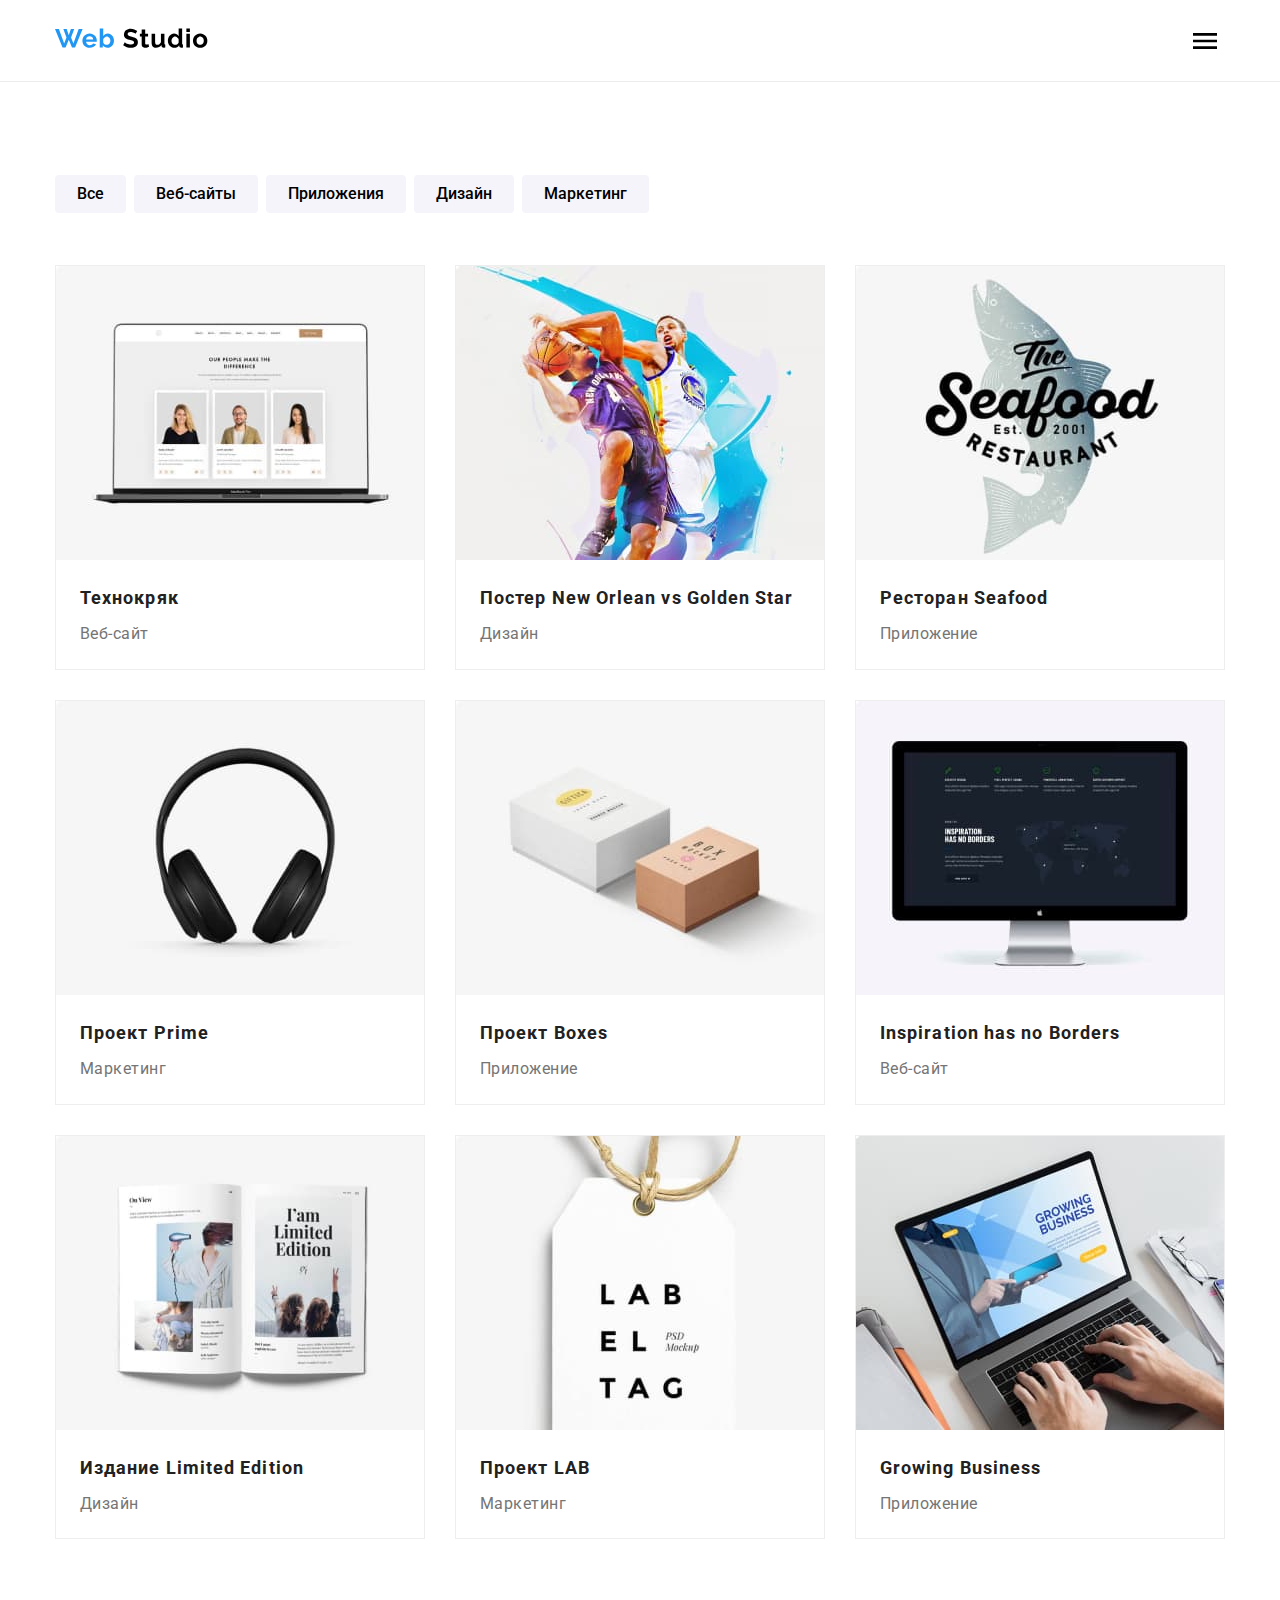
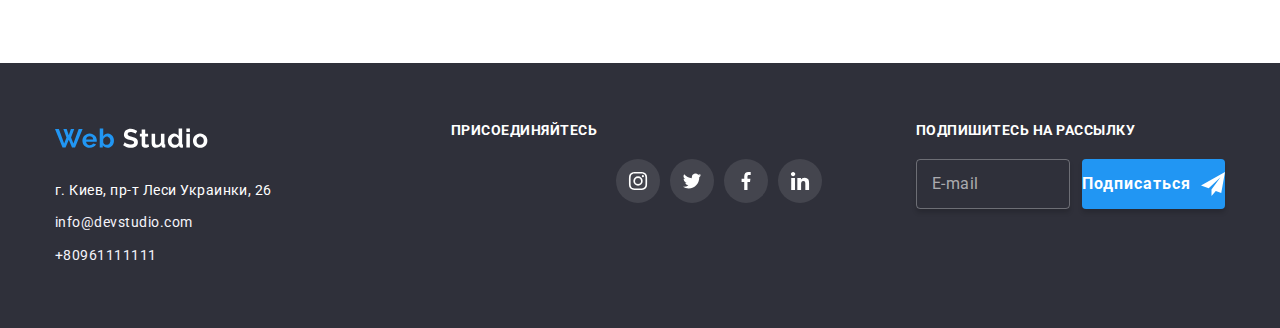
==== portfolio.html @ bef1715a "tablet" ====
<!DOCTYPE html>
<html lang="en">
  <head>
    <meta charset="UTF-8" />
    <meta name="viewport" content="width=device-width, initial-scale=1.0" />
    <title>Портфолио</title>
    <link
      href="https://fonts.googleapis.com/css2?family=Roboto:wght@400;500;700;900&display=swap"
      rel="stylesheet"
    />
    <link rel="stylesheet" href="./css/main.min.css" />
  </head>

  <body>
    <!-- Навигация сайта -->
    <header class="header-position">
      <div class="container">
        <nav class="header-container">
          <a href="#">
            <svg class="logo-header">
              <use href="./images/symbol-defs.svg#icon-logo"></use>
            </svg>
          </a>
          <button
            type="button"
            class="menu-button is-open"
            aria-expanded="false"
            aria-controls="menu-container"
            data-menu-button
          >
            <svg
              width="40"
              height="40"
              aria-label="Переключатель мобильного меню"
            >
              <use
                class="icon-clouse"
                href="./images/symbol-defs.svg#icon-menu_40px"
              ></use>
              <use
                class="icon-menu"
                href="./images/symbol-defs.svg#icon-close_40px"
              ></use>
            </svg>
          </button>
          <div class="menu-container" id="menu-container" data-menu>
            <ul class="header-list">
              <li class="list-item">
                <a href="index.html" class="header-nav-link">Студия </a>
              </li>
              <li class="list-item">
                <a href="portfolio.html" class="header-nav-link active-page"
                  >Портфолио
                </a>
              </li>
              <li class="list-item">
                <a href="#" class="header-nav-link">Контакты </a>
              </li>
            </ul>
            <address class="header-address">
              <a href="mailto:info@devstudio.com" class="header-nav-adress">
                <svg class="icon-header" width="16" height="12">
                  <use href="./images/symbol-defs.svg#icon-mail"></use>
                </svg>
                info@devstudio.com
              </a>
              <a href="tel:+80961111111" class="header-nav-adress"
                ><svg class="icon-header" width="12" height="16">
                  <use href="./images/symbol-defs.svg#icon-smartphone"></use>
                </svg>
                +80961111111
              </a>
            </address>
          </div>
        </nav>
      </div>
    </header>
    <main>
      <section class="portfolio-box">
        <div class="container">
          <h1 class="hide-item">Портфолио студии</h1>
          <!-- фильтр секции -->
          <ul class="filters-flex">
            <li>
              <button type="button" class="filters-button">
                Все
              </button>
            </li>
            <li>
              <button type="button" class="filters-button">
                Веб-сайты
              </button>
            </li>
            <li>
              <button type="button" class="filters-button">
                Приложения
              </button>
            </li>
            <li>
              <button type="button" class="filters-button">
                Дизайн
              </button>
            </li>
            <li>
              <button type="button" class="filters-button">
                Маркетинг
              </button>
            </li>
          </ul>
          <!-- Контент секции -->
          <ul class="portfolio">
            <li>
              <a href="#">
                <div class="card">
                  <img src="./images/project1.jpg" alt="project1" />
                  <p class="back-side-card">
                    Технокряк это современная площадка распространения
                    коронавируса. Компании используют эту платформу для
                    цифрового шпионажа и атак на защищённые сервера конкурентов.
                  </p>
                </div>
                <div>
                  <h3 class="main-content-headers">Технокряк</h3>
                  <p class="main-content-text">Веб-сайт</p>
                </div>
              </a>
            </li>
            <li>
              <a href="#">
                <div class="card">
                  <img src="./images/project2.jpg" alt="project2" />
                  <p class="back-side-card">
                    Технокряк это современная площадка распространения
                    коронавируса. Компании используют эту платформу для
                    цифрового шпионажа и атак на защищённые сервера конкурентов.
                  </p>
                </div>
                <div>
                  <h3 class="main-content-headers">
                    Постер New Orlean vs Golden Star
                  </h3>
                  <p class="main-content-text">Дизайн</p>
                </div>
              </a>
            </li>
            <li>
              <a href="#">
                <div class="card">
                  <img src="./images/project3.jpg" alt="project3" />
                  <p class="back-side-card">
                    Технокряк это современная площадка распространения
                    коронавируса. Компании используют эту платформу для
                    цифрового шпионажа и атак на защищённые сервера конкурентов.
                  </p>
                </div>
                <div>
                  <h3 class="main-content-headers">Ресторан Seafood</h3>
                  <p class="main-content-text">Приложение</p>
                </div>
              </a>
            </li>
            <li>
              <a href="#">
                <div class="card">
                  <img src="./images/project4.jpg" alt="project4" />
                  <p class="back-side-card">
                    Технокряк это современная площадка распространения
                    коронавируса. Компании используют эту платформу для
                    цифрового шпионажа и атак на защищённые сервера конкурентов.
                  </p>
                </div>
                <div>
                  <h3 class="main-content-headers">Проект Prime</h3>
                  <p class="main-content-text">Маркетинг</p>
                </div>
              </a>
            </li>
            <li>
              <a href="#">
                <div class="card">
                  <img src="./images/project5.jpg" alt="project5" />
                  <p class="back-side-card">
                    Технокряк это современная площадка распространения
                    коронавируса. Компании используют эту платформу для
                    цифрового шпионажа и атак на защищённые сервера конкурентов.
                  </p>
                </div>
                <div>
                  <h3 class="main-content-headers">Проект Boxes</h3>
                  <p class="main-content-text">Приложение</p>
                </div>
              </a>
            </li>
            <li>
              <a href="#">
                <div class="card">
                  <img src="./images/project6.jpg" alt="project6" />
                  <p class="back-side-card">
                    Технокряк это современная площадка распространения
                    коронавируса. Компании используют эту платформу для
                    цифрового шпионажа и атак на защищённые сервера конкурентов.
                  </p>
                </div>
                <div>
                  <h3 class="main-content-headers">
                    Inspiration has no Borders
                  </h3>
                  <p class="main-content-text">Веб-сайт</p>
                </div>
              </a>
            </li>
            <li>
              <a href="#">
                <div class="card">
                  <img src="./images/project7.jpg" alt="project7" />
                  <p class="back-side-card">
                    Технокряк это современная площадка распространения
                    коронавируса. Компании используют эту платформу для
                    цифрового шпионажа и атак на защищённые сервера конкурентов.
                  </p>
                </div>
                <div>
                  <h3 class="main-content-headers">Издание Limited Edition</h3>
                  <p class="main-content-text">Дизайн</p>
                </div>
              </a>
            </li>
            <li>
              <a href="#">
                <div class="card">
                  <img src="./images/project8.jpg" alt="project8" />
                  <p class="back-side-card">
                    Технокряк это современная площадка распространения
                    коронавируса. Компании используют эту платформу для
                    цифрового шпионажа и атак на защищённые сервера конкурентов.
                  </p>
                </div>
                <div>
                  <h3 class="main-content-headers">Проект LAB</h3>
                  <p class="main-content-text">Маркетинг</p>
                </div>
              </a>
            </li>
            <li>
              <a href="#">
                <div class="card">
                  <img src="./images/project9.jpg" alt="project9" />
                  <p class="back-side-card">
                    Технокряк это современная площадка распространения
                    коронавируса. Компании используют эту платформу для
                    цифрового шпионажа и атак на защищённые сервера конкурентов.
                  </p>
                </div>
                <div>
                  <h3 class="main-content-headers">Growing Business</h3>
                  <p class="main-content-text">Приложение</p>
                </div>
              </a>
            </li>
          </ul>
        </div>
      </section>
    </main>
    <footer class="footer-section">
      <!-- Контакты, адреса -->
      <section>
        <div class="container footer-box">
          <div class="footer-contacts">
            <h2 class="hide-item">Контакты, адреса, рассылка</h2>
            <a href="#">
              <svg class="logo-footer" width="153" height="31">
                <use href="./images/symbol-defs.svg#icon-logo"></use>
              </svg>
            </a>
            <address>
              <ul class="footer-adress-list">
                <li class="item">
                  <a
                    href="https://www.google.com/maps/place/бул.+Леси+Украинки,+26,+Киев,+02000/data=!4m2!3m1!1s0x40d4cf0e033ecbe9:0x57a4dffefec77da0?sa=X&ved=2ahUKEwjTxvzg49PpAhVElosKHf4JD2gQ8gEwAHoECAsQAQ"
                    target="_blank"
                    rel="noopener nofollow noreferrer"
                    class="footer-adress-map"
                    >г. Киев, пр-т Леси Украинки, 26
                  </a>
                </li>
                <li class="item">
                  <a
                    href="mailto:info@devstudio.com"
                    class="footer-adress-link"
                  >
                    info@devstudio.com
                  </a>
                </li>
                <li class="item">
                  <a href="tel:+80961111111" class="footer-adress-link item">
                    +80961111111</a
                  >
                </li>
              </ul>
            </address>
          </div>
          <!-- Социальные сети -->
          <div class="footer-social-link-container">
            <p class="footer-titles">присоединяйтесь</p>
            <div class="social-link-box footer">
              <a
                href="https://www.instagram.com"
                target="_blank"
                rel="noopener nofollow noreferrer"
              >
                <svg class="social-link footer">
                  <use href="./images/symbol-defs.svg#icon-instagram1"></use>
                </svg>
              </a>
              <a
                href="https://twitter.com"
                target="_blank"
                rel="noopener nofollow noreferrer"
              >
                <svg class="social-link footer">
                  <use href="./images/symbol-defs.svg#icon-twitter"></use>
                </svg>
              </a>
              <a
                href="https://www.facebook.com"
                target="_blank"
                rel="noopener nofollow noreferrer"
              >
                <svg class="social-link footer">
                  <use href="./images/symbol-defs.svg#icon-facebook"></use>
                </svg>
              </a>
              <a
                href="https://www.linkedin.com"
                target="_blank"
                rel="noopener nofollow noreferrer"
              >
                <svg class="social-link footer">
                  <use href="./images/symbol-defs.svg#icon-linkedin"></use>
                </svg>
              </a>
            </div>
          </div>
          <!-- рассылка -->
          <div class="mailing">
            <p class="footer-titles">Подпишитесь на рассылку</p>
            <form class="footer-subscription">
              <div class="footer-subscription-box">
                <input
                  type="email"
                  name="subscription"
                  id="subscription"
                  class="footer-subscription-field"
                  placeholder=" "
                />
                <label for="subscription" class="footer-subscription-label">
                  E-mail
                </label>
              </div>
              <button type="submit" class="footer-subscription-button">
                Подписаться
                <svg class="footer-subscription-icon">
                  <use href="./images/symbol-defs.svg#icon-mail-send"></use>
                </svg>
              </button>
            </form>
          </div>
        </div>
      </section>
    </footer>
    <script src="./js/menu.js"></script>
  </body>
</html>
---- css/main.min.css ----
/*! normalize.css v8.0.1 | MIT License | github.com/necolas/normalize.css */html{line-height:1.15;-webkit-text-size-adjust:100%}body{margin:0}main{display:block}h1{font-size:2em;margin:0.67em 0}hr{-webkit-box-sizing:content-box;box-sizing:content-box;height:0;overflow:visible}pre{font-family:monospace, monospace;font-size:1em}a{background-color:transparent}abbr[title]{border-bottom:none;text-decoration:underline;-webkit-text-decoration:underline dotted;text-decoration:underline dotted}b,strong{font-weight:bolder}code,kbd,samp{font-family:monospace, monospace;font-size:1em}small{font-size:80%}sub,sup{font-size:75%;line-height:0;position:relative;vertical-align:baseline}sub{bottom:-0.25em}sup{top:-0.5em}img{border-style:none}button,input,optgroup,select,textarea{font-family:inherit;font-size:100%;line-height:1.15;margin:0}button,input{overflow:visible}button,select{text-transform:none}button,[type="button"],[type="reset"],[type="submit"]{-webkit-appearance:button}button::-moz-focus-inner,[type="button"]::-moz-focus-inner,[type="reset"]::-moz-focus-inner,[type="submit"]::-moz-focus-inner{border-style:none;padding:0}button:-moz-focusring,[type="button"]:-moz-focusring,[type="reset"]:-moz-focusring,[type="submit"]:-moz-focusring{outline:1px dotted ButtonText}fieldset{padding:0.35em 0.75em 0.625em}legend{-webkit-box-sizing:border-box;box-sizing:border-box;color:inherit;display:table;max-width:100%;padding:0;white-space:normal}progress{vertical-align:baseline}textarea{overflow:auto}[type="checkbox"],[type="radio"]{-webkit-box-sizing:border-box;box-sizing:border-box;padding:0}[type="number"]::-webkit-inner-spin-button,[type="number"]::-webkit-outer-spin-button{height:auto}[type="search"]{-webkit-appearance:textfield;outline-offset:-2px}[type="search"]::-webkit-search-decoration{-webkit-appearance:none}::-webkit-file-upload-button{-webkit-appearance:button;font:inherit}details{display:block}summary{display:list-item}template{display:none}[hidden]{display:none}html{-webkit-box-sizing:border-box;box-sizing:border-box}*,*::before,*::after{margin:0;padding:0;-webkit-box-sizing:inherit;box-sizing:inherit}a{text-decoration:none}li{list-style-type:none}body{color:#212121;font-family:Roboto, sans-serif;letter-spacing:0.03em}ul{margin:0;padding:0}.container{margin-left:auto;margin-right:auto;padding-left:15px;padding-right:15px}@media screen and (max-width: 767px){.container{max-width:480px}}@media screen and (min-width: 768px){.container{max-width:768px}}@media screen and (min-width: 1200px){.container{max-width:1200px}}.hide-item{display:none}.section-title{margin-top:0px;margin-bottom:30px;font-weight:700;font-size:36px;line-height:1.16;text-align:center;color:#212121}@media screen and (min-width: 1200px){.section-title{margin-bottom:50px}}.social-link-box{display:-webkit-box;display:-ms-flexbox;display:flex;-webkit-box-pack:center;-ms-flex-pack:center;justify-content:center;-webkit-box-align:center;-ms-flex-align:center;align-items:center}.social-link-box.footer{margin-top:20px}.social-link-box.footer a{background-color:rgba(255,255,255,0.1);border-radius:50px}.social-link-box a{display:-webkit-box;display:-ms-flexbox;display:flex;-webkit-box-pack:center;-ms-flex-pack:center;justify-content:center;-webkit-box-align:center;-ms-flex-align:center;align-items:center;padding:0;border:none;width:44px;height:44px;border-radius:50px;-webkit-transition:background-color 250ms cubic-bezier(0.4, 0, 0.2, 1);transition:background-color 250ms cubic-bezier(0.4, 0, 0.2, 1)}.social-link-box a:hover{background-color:#2196f3;border-radius:50px}.social-link-box a+a{margin-left:10px}.social-link{width:40px;height:40px;-webkit-transition:fill 250ms cubic-bezier(0.4, 0, 0.2, 1);transition:fill 250ms cubic-bezier(0.4, 0, 0.2, 1);fill:#afb1b8}.social-link-box a:hover .social-link{fill:#ffffff}.social-link.footer{fill:#ffffff}.header-position{position:relative;border-bottom:1px solid #ececec}.header-container{display:-webkit-box;display:-ms-flexbox;display:flex;-webkit-box-align:center;-ms-flex-align:center;align-items:center}@media screen and (max-width: 767px){.header-container{height:60px}}@media screen and (min-width: 768px){.header-container{height:81px}}@media screen and (max-width: 1999px){.logo-header{width:141px;height:28px}}@media screen and (min-width: 1200px){.logo-header{width:153px;height:21px}}.menu-button{display:-webkit-inline-box;display:-ms-inline-flexbox;display:inline-flex;border:none;margin-left:auto;padding:0;background-color:transparent}.menu-container{display:none;position:absolute;top:101%;left:0;width:100%;padding-top:60px;padding-bottom:60px;background-color:#ffffff;z-index:10;-webkit-box-shadow:0px 1px 3px rgba(0,0,0,0.16),0px 2px 4px rgba(0,0,0,0.08),0px 4px 8px rgba(0,0,0,0.04);box-shadow:0px 1px 3px rgba(0,0,0,0.16),0px 2px 4px rgba(0,0,0,0.08),0px 4px 8px rgba(0,0,0,0.04)}.menu-container.is-open{display:block}.menu-button .icon-clouse{display:none}.menu-button.is-open .icon-clouse{display:-webkit-inline-box;display:-ms-inline-flexbox;display:inline-flex}.menu-button.is-open .icon-menu{display:none}.header-list{padding:0;display:-webkit-box;display:-ms-flexbox;display:flex;-webkit-box-orient:vertical;-webkit-box-direction:normal;-ms-flex-direction:column;flex-direction:column;-webkit-box-pack:center;-ms-flex-pack:center;justify-content:center;-webkit-box-align:center;-ms-flex-align:center;align-items:center}@media screen and (max-width: 767px){.header-list li:not(:last-child){margin-bottom:32px}}@media screen and (min-width: 768px){.header-list li:not(:last-child){margin-left:50px}}@media screen and (max-width: 767px){.header-list li:last-child{margin-bottom:52px}}.header-nav-link{padding-bottom:8px;font-weight:500;font-size:14px;line-height:1.14;letter-spacing:0.02em;color:#212121;-webkit-transition:color 250ms cubic-bezier(0.4, 0, 0.2, 1);transition:color 250ms cubic-bezier(0.4, 0, 0.2, 1)}.header-nav-link:hover,.header-nav-link:focus{color:#2196f3}.active-page{position:relative}.active-page::after{content:"";position:absolute;bottom:0;display:block;width:100%;height:4px;background:#2196f3;border-radius:2px}.header-address{margin-left:auto;display:-webkit-box;display:-ms-flexbox;display:flex;-webkit-box-pack:center;-ms-flex-pack:center;justify-content:center}@media screen and (max-width: 767px){.header-address{-webkit-box-orient:vertical;-webkit-box-direction:normal;-ms-flex-direction:column;flex-direction:column;-webkit-box-align:center;-ms-flex-align:center;align-items:center}}@media screen and (max-width: 767px){.header-address a:not(:first-child){margin-top:16px}}.icon-header{padding:0;display:block;margin-right:10px;fill:#757575}.header-nav-adress{display:-webkit-box;display:-ms-flexbox;display:flex;-webkit-box-pack:center;-ms-flex-pack:center;justify-content:center;-webkit-box-align:center;-ms-flex-align:center;align-items:center;font-style:normal;font-weight:500;font-size:14px;line-height:1.14;letter-spacing:0.02em;color:#757575;-webkit-transition:color 250ms cubic-bezier(0.4, 0, 0.2, 1),fill 250ms cubic-bezier(0.4, 0, 0.2, 1);transition:color 250ms cubic-bezier(0.4, 0, 0.2, 1),fill 250ms cubic-bezier(0.4, 0, 0.2, 1)}.header-nav-adress:hover,.header-nav-adress:focus{color:#2196f3;fill:#2196f3}.footer-section{background-color:#2f303a}.footer-box{padding-top:60px;padding-bottom:60px}@media screen and (max-width: 1199px){.footer-box{text-align:center}}@media screen and (min-width: 768px){.footer-box{display:-webkit-box;display:-ms-flexbox;display:flex}}@media screen and (min-width: 768px){.footer-box div:nth-child(2){margin-left:165px}}@media screen and (min-width: 768px){.footer-box div+div{margin-left:94px}}.footer-titles{font-style:normal;font-weight:700;font-size:14px;line-height:1.14;text-transform:uppercase;color:#fff}@media screen and (max-width: 767px){.footer-titles{margin-top:60px}}.logo-footer{--color4: #ffffff}.footer-adress-list{margin-top:20px}@media screen and (max-width: 1199px){.footer-adress-list{text-align:center}}@media screen and (min-width: 1200px){.footer-contacts .item{width:231px}}.footer-contacts .item:not(:first-child){margin-top:9px}.footer-adress-link{margin-top:9px;font-style:normal;font-size:14px;line-height:1.7;color:#f5f4fa}.footer-adress-map{font-style:normal;font-size:14px;line-height:1.7;color:#fff}.mailing{max-width:450px}@media screen and (min-width: 1200px){.mailing{max-width:570px}}.footer-subscription{display:block;margin-top:20px}@media screen and (min-width: 1200px){.footer-subscription{display:-webkit-box;display:-ms-flexbox;display:flex}}.footer-subscription-box{position:relative;margin-right:12px;max-width:450px}@media screen and (max-width: 1199px){.footer-subscription-box{margin-bottom:20px}}@media screen and (min-width: 1200px){.footer-subscription-box{max-width:358px}}.footer-subscription-label{position:absolute;top:50%;left:16px;-webkit-transform:translateY(-50%);transform:translateY(-50%);font-size:16px;line-height:1.25;letter-spacing:0.03em;color:rgba(255,255,255,0.6);-webkit-transition:-webkit-transform 250ms cubic-bezier(0.4, 0, 0.2, 1);transition:-webkit-transform 250ms cubic-bezier(0.4, 0, 0.2, 1);transition:transform 250ms cubic-bezier(0.4, 0, 0.2, 1);transition:transform 250ms cubic-bezier(0.4, 0, 0.2, 1), -webkit-transform 250ms cubic-bezier(0.4, 0, 0.2, 1)}.footer-subscription-field:focus+.footer-subscription-label,.footer-subscription-field:not(:placeholder-shown)+.footer-subscription-label{-webkit-transform:translateY(-40px);transform:translateY(-40px);left:16px;font-size:12px;line-height:1.16;letter-spacing:0.01em}.footer-subscription-field{width:100%;height:50px;padding:15px 16px;border:1px solid rgba(255,255,255,0.3);-webkit-box-shadow:0px 4px 4px rgba(0,0,0,0.15);box-shadow:0px 4px 4px rgba(0,0,0,0.15);border-radius:4px;font-size:16px;line-height:1.25;letter-spacing:0.03em;background-color:transparent;color:rgba(255,255,255,0.6)}.footer-subscription-button{display:-webkit-inline-box;display:-ms-inline-flexbox;display:inline-flex;-webkit-box-align:center;-ms-flex-align:center;align-items:center;-webkit-box-pack:center;-ms-flex-pack:center;justify-content:center;width:200px;height:50px;font-size:16px;font-weight:700;line-height:1.87;letter-spacing:0.06em;color:#fff;background:#2196f3;-webkit-box-shadow:0px 4px 4px rgba(0,0,0,0.15);box-shadow:0px 4px 4px rgba(0,0,0,0.15);border:transparent;border-radius:4px}.footer-subscription-icon{width:24px;height:24px;margin-left:10px}.services-hero{margin-left:auto;margin-right:auto;max-width:1600px;height:600px;padding-top:200px;text-align:center;background-image:-webkit-gradient(linear, left top, right top, from(rgba(47,48,58,0.8)), to(rgba(47,48,58,0.8))),url(../images/header.jpg);background-image:linear-gradient(to right, rgba(47,48,58,0.8), rgba(47,48,58,0.8)),url(../images/header.jpg);background-repeat:no-repeat;background-position:center;background-size:cover}.services-text-hero{margin-top:0px;margin-bottom:30px;font-weight:900;font-size:26px;line-height:1.61538;text-align:center;letter-spacing:0.06em;text-transform:uppercase;color:#fff}.services-button{display:inline-block;min-width:200px;padding:10px 32px;font-weight:700;font-size:16px;line-height:1.87;text-align:center;letter-spacing:0.06em;color:#fff;background-color:#2196f3;-webkit-box-shadow:0px 4px 4px rgba(0,0,0,0.15);box-shadow:0px 4px 4px rgba(0,0,0,0.15);border-radius:4px;-webkit-transition:background-color 250ms cubic-bezier(0.4, 0, 0.2, 1);transition:background-color 250ms cubic-bezier(0.4, 0, 0.2, 1)}.services-button:hover{background-color:#188ce8}@media screen and (max-width: 1119px){.feature{padding-top:60px}}@media screen and (min-width: 1200px){.feature{padding-top:95px}}@media screen and (min-width: 768px){.feature{display:-webkit-box;display:-ms-flexbox;display:flex}}.feature li{width:100%}.feature li::before{content:"";display:block;height:120px;margin-bottom:30px;background-repeat:no-repeat;background-size:70px 70px;background-position:center;background-color:#f5f4fa}@media screen and (max-width: 767px){.feature li::before{margin-bottom:55px}}@media screen and (min-width: 768px){.feature li+li{margin-left:30px}}.antena-img::before{background-image:url(../images/antena.svg)}.clock-img::before{background-image:url(..//images/clock.svg)}.diagram-img::before{background-image:url(..//images/diagram.svg)}.container-img::before{background-image:url(..//images/astronaunt.svg)}.feature-title{margin-bottom:10px;font-weight:700;font-size:14px;line-height:1.14;text-transform:uppercase}@media screen and (max-width: 767px){.feature-title{text-align:center}}.feature-text{font-weight:400;font-size:14px;line-height:1.7;color:#757575}@media screen and (max-width: 1199px){.feature-text{padding-bottom:30px}}.what-are-we-doing{display:none}@media screen and (min-width: 1200px){.what-are-we-doing{display:block;padding-top:95px;padding-bottom:95px}}.what-are-we-doing-list li{position:relative;max-width:370px;max-height:294px}.what-are-we-doing li+li{margin-left:30px}.what-are-we-doing-text{position:absolute;bottom:0;width:370px;height:70px;padding-top:27px;color:#fff;background:rgba(47,48,58,0.8);text-align:center;font-weight:700;font-size:14px;line-height:1.14;text-transform:uppercase}.what-are-we-doing ul{display:-webkit-box;display:-ms-flexbox;display:flex}.our-team{background-color:#f5f4fa;padding-top:94px;padding-bottom:94px}@media screen and (min-width: 1200px){.our-team{padding-top:60px;padding-bottom:60px}}.our-team ul{display:block}@media screen and (min-width: 768px){.our-team ul{display:-webkit-box;display:-ms-flexbox;display:flex}}.our-team .box{background-color:#fff;-webkit-box-shadow:0px 2px 1px rgba(0,0,0,0.2),0px 1px 1px rgba(0,0,0,0.14),0px 1px 3px rgba(0,0,0,0.12);box-shadow:0px 2px 1px rgba(0,0,0,0.2),0px 1px 1px rgba(0,0,0,0.14),0px 1px 3px rgba(0,0,0,0.12);border-radius:0px 0px 4px 4px;padding-bottom:24px}.our-team li{margin-left:auto;margin-right:auto}@media screen and (max-width: 767px){.our-team li{max-width:450px;margin-bottom:30px}}@media screen and (min-width: 768px){.our-team li{max-width:354px}}@media screen and (min-width: 1200px){.our-team li{max-width:270px}.our-team li+li{margin-left:30px}}.our-team-title{margin-top:30px;margin-bottom:10px;font-weight:500;font-size:16px;line-height:1.18;text-align:center;color:#212121}.our-team-text{margin-bottom:15px;font-weight:400;font-size:16px;line-height:1.18;text-align:center;color:#757575}.our-clients{padding-top:60px;padding-bottom:60px}@media screen and (min-width: 1200px){.our-clients{padding-top:94px;padding-bottom:94px}}.our-clients ul{display:-webkit-box;display:-ms-flexbox;display:flex;-webkit-box-pack:center;-ms-flex-pack:center;justify-content:center;-webkit-box-align:center;-ms-flex-align:center;align-items:center;margin:-30px}.our-clients li{margin:15px}.our-clients-list{display:-webkit-box;display:-ms-flexbox;display:flex;-ms-flex-wrap:wrap;flex-wrap:wrap}.our-clients-list a{display:-webkit-box;display:-ms-flexbox;display:flex;-webkit-box-pack:center;-ms-flex-pack:center;justify-content:center;-webkit-box-align:center;-ms-flex-align:center;align-items:center;border:1px solid #afb1b8;border-radius:4px;-webkit-transition:border 250ms cubic-bezier(0.4, 0, 0.2, 1);transition:border 250ms cubic-bezier(0.4, 0, 0.2, 1)}.our-clients-list a:hover{border:1px solid #2196f3}.our-clients-list a:hover .our-clients-label{fill:#2196f3}.our-clients-label{width:210px;height:90px;fill:#afb1b8;-webkit-transition:fill 250ms cubic-bezier(0.4, 0, 0.2, 1);transition:fill 250ms cubic-bezier(0.4, 0, 0.2, 1)}.backdrop{position:fixed;left:0;top:0;width:100%;height:100%;background-color:rgba(0,0,0,0.2);-webkit-transition:opacity 350ms cubic-bezier(0.4, 0, 0.2, 1);transition:opacity 350ms cubic-bezier(0.4, 0, 0.2, 1)}.backdrop.is-hidden{opacity:0;visibility:hidden;pointer-events:none}.modal{position:absolute;top:50%;left:50%;-webkit-transform:translate(-50%, -50%);transform:translate(-50%, -50%);max-width:calc(100% - 30px);max-height:calc(100% - 30px);overflow:auto;padding:10px 40px 40px 40px;background:#fff;-webkit-box-shadow:0px 2px 1px rgba(0,0,0,0.2),0px 1px 1px rgba(0,0,0,0.14),0px 1px 3px rgba(0,0,0,0.12);box-shadow:0px 2px 1px rgba(0,0,0,0.2),0px 1px 1px rgba(0,0,0,0.14),0px 1px 3px rgba(0,0,0,0.12);border-radius:4px}@media screen and (max-width: 1199px){.modal{padding:8px 45px 40px 36px}}.button-clouse{display:block;width:30px;height:30px;margin-right:-30px;margin-left:auto;background:#fff;border:1px solid rgba(0,0,0,0.1);border-radius:50%}.icon-clouse{width:11px;height:11px;fill:#000000}.text-modal{display:block;margin-bottom:30px;font-weight:700;font-size:20px;line-height:1.15;text-align:center;letter-spacing:0.03em}.modal-box{position:relative}.icon-name{position:absolute;fill:black;top:50%;left:16px;-webkit-transform:translateY(-50%);transform:translateY(-50%);width:12px;height:12px;z-index:1}.modal-form-input:focus ~ .icon-name,.modal-form-input:not(:placeholder-shown) ~ .icon-name{fill:#2196f3}.modal-form{display:-webkit-box;display:-ms-flexbox;display:flex;-webkit-box-orient:vertical;-webkit-box-direction:normal;-ms-flex-direction:column;flex-direction:column;-webkit-box-pack:center;-ms-flex-pack:center;justify-content:center;-webkit-box-align:center;-ms-flex-align:center;align-items:center}.modal-label{position:absolute;top:50%;left:42px;-webkit-transform:translateY(-50%);transform:translateY(-50%);color:#757575;font-size:14px;line-height:1.14;letter-spacing:0.01em;-webkit-transition:-webkit-transform 250ms cubic-bezier(0.4, 0, 0.2, 1);transition:-webkit-transform 250ms cubic-bezier(0.4, 0, 0.2, 1);transition:transform 250ms cubic-bezier(0.4, 0, 0.2, 1);transition:transform 250ms cubic-bezier(0.4, 0, 0.2, 1), -webkit-transform 250ms cubic-bezier(0.4, 0, 0.2, 1)}.modal-form-input:focus+.modal-label,.modal-form-input:not(:placeholder-shown)+.modal-label{-webkit-transform:translateY(-40px);transform:translateY(-40px);left:16px;color:#2196f3;font-size:12px;line-height:1.16;letter-spacing:0.01em}.coments{position:absolute;top:12px;left:16px;color:#757575;font-size:14px;line-height:1.14;letter-spacing:0.01em;-webkit-transition:-webkit-transform 250ms cubic-bezier(0.4, 0, 0.2, 1);transition:-webkit-transform 250ms cubic-bezier(0.4, 0, 0.2, 1);transition:transform 250ms cubic-bezier(0.4, 0, 0.2, 1);transition:transform 250ms cubic-bezier(0.4, 0, 0.2, 1), -webkit-transform 250ms cubic-bezier(0.4, 0, 0.2, 1)}.modal-form-input:focus+.coments,.modal-form-input:not(:placeholder-shown)+.coments{-webkit-transform:translateY(-30px);transform:translateY(-30px);left:16px;color:#2196f3;border-color:#2196f3;font-size:12px;line-height:1.16;letter-spacing:0.01em}.modal-form li:not(:first-child){margin-top:28px}.modal-form li:nth-child(5){margin-top:20px}.modal-form-input{width:448px;height:40px;padding:12px 18px 12px 42px;border:1px solid rgba(33,33,33,0.2);border-radius:4px;outline:none;font-size:14px;line-height:1.14;letter-spacing:0.01em;color:#757575}@media screen and (max-width: 1199px){.modal-form-input{width:370px}}.modal-form-input:focus,.modal-form-input:not(:placeholder-shown){border-color:#2196f3;outline:none}.modal-form-input.text-area{height:120px;resize:none;padding:12px;padding:12px 16px}.checkbox-box{display:-webkit-box;display:-ms-flexbox;display:flex;-webkit-box-align:center;-ms-flex-align:center;align-items:center;-webkit-box-pack:center;-ms-flex-pack:center;justify-content:center;padding:0;position:relative}.checkbox{position:absolute;width:1px;height:1px;margin:-1px;border:0;padding:0;clip:rect(0 0 0 0);overflow:hidden}.check-text{display:-webkit-box;display:-ms-flexbox;display:flex;-webkit-box-align:center;-ms-flex-align:center;align-items:center;-webkit-box-pack:center;-ms-flex-pack:center;justify-content:center;font-size:14px;line-height:1.7;letter-spacing:0.03em;color:#757575}@media screen and (max-width: 1199px){.check-text{font-size:12px;line-height:1.16}}.check-text::before{content:" ";width:16px;height:15px;border:1px solid black;border-radius:2px;margin-right:8px}.check-text a{color:#2196f3;-webkit-text-decoration-line:underline;text-decoration-line:underline}.checkbox:checked ~ .check-text::before{padding:0;background:#2196f3;border:none;background-image:url(../images/icon-check.svg);background-size:cover;background-repeat:no-repeat;background-origin:border-box;fill:#ffffff}.modal-button-send{min-width:200px;min-height:50px;padding:10px 32px;background:#2196f3;-webkit-box-shadow:0px 4px 4px rgba(0,0,0,0.15);box-shadow:0px 4px 4px rgba(0,0,0,0.15);border-radius:4px;border:1px solid #2196f3;font-weight:700;font-size:16px;line-height:1.87;text-align:center;letter-spacing:0.06em;color:#fff;background-color:#2196f3;-webkit-transition:background-color 250ms cubic-bezier(0.4, 0, 0.2, 1);transition:background-color 250ms cubic-bezier(0.4, 0, 0.2, 1)}.modal-button-send:hover,.modal-button-send:focus{background-color:#188ce8}.portfolio-box{padding-top:93px;padding-bottom:94px}@media screen and (max-width: 1199px){.portfolio-box{padding-top:60px;padding-bottom:60px}}.filters-flex{display:-webkit-box;display:-ms-flexbox;display:flex;-webkit-box-pack:start;-ms-flex-pack:start;justify-content:flex-start;-ms-flex-wrap:wrap;flex-wrap:wrap;margin-bottom:52px}.filters-flex li+li{margin-left:8px}@media screen and (max-width: 767px){.filters-flex li:nth-child(3n+1){margin-left:0px}.filters-flex li:nth-child(1n+4){margin-top:15px}}.filters-button{background-color:#f5f4fa;padding:6px 22px;border-radius:4px;border:none;font-weight:500;font-size:16px;line-height:1.62;-webkit-transition:color 250ms cubic-bezier(0.4, 0, 0.2, 1),background-color 250ms cubic-bezier(0.4, 0, 0.2, 1),-webkit-box-shadow 250ms cubic-bezier(0.4, 0, 0.2, 1);transition:color 250ms cubic-bezier(0.4, 0, 0.2, 1),background-color 250ms cubic-bezier(0.4, 0, 0.2, 1),-webkit-box-shadow 250ms cubic-bezier(0.4, 0, 0.2, 1);transition:color 250ms cubic-bezier(0.4, 0, 0.2, 1),background-color 250ms cubic-bezier(0.4, 0, 0.2, 1),box-shadow 250ms cubic-bezier(0.4, 0, 0.2, 1);transition:color 250ms cubic-bezier(0.4, 0, 0.2, 1),background-color 250ms cubic-bezier(0.4, 0, 0.2, 1),box-shadow 250ms cubic-bezier(0.4, 0, 0.2, 1),-webkit-box-shadow 250ms cubic-bezier(0.4, 0, 0.2, 1)}.filters-button:hover,.filters-button:focus{background-color:#2196f3;color:#fff;-webkit-box-shadow:0px 2px 2px rgba(0,0,0,0.12),0px 1px 2px rgba(0,0,0,0.08),0px 3px 1px rgba(0,0,0,0.1);box-shadow:0px 2px 2px rgba(0,0,0,0.12),0px 1px 2px rgba(0,0,0,0.08),0px 3px 1px rgba(0,0,0,0.1);border-radius:4px;border:none}@media screen and (min-width: 768px){.portfolio{display:-webkit-box;display:-ms-flexbox;display:flex;-ms-flex-wrap:wrap;flex-wrap:wrap}}@media screen and (min-width: 768px) and (max-width: 1199px){.portfolio{margin:-30px}}@media screen and (max-width: 767px){.portfolio li{max-width:450px}.portfolio li+li{margin-top:30px}}@media screen and (min-width: 768px) and (max-width: 1199px){.portfolio li{max-width:354px;margin:15px}}@media screen and (min-width: 1200px){.portfolio li{max-width:370px;margin-right:30px;margin-bottom:30px}.portfolio li:nth-child(3n){margin-right:0}}.portfolio a{display:block;width:100%;height:100%;border:1px solid #eeeeee;-webkit-transition:-webkit-box-shadow 250ms cubic-bezier(0.4, 0, 0.2, 1);transition:-webkit-box-shadow 250ms cubic-bezier(0.4, 0, 0.2, 1);transition:box-shadow 250ms cubic-bezier(0.4, 0, 0.2, 1);transition:box-shadow 250ms cubic-bezier(0.4, 0, 0.2, 1), -webkit-box-shadow 250ms cubic-bezier(0.4, 0, 0.2, 1)}.portfolio a:hover{-webkit-box-shadow:1px 4px 6px rgba(0,0,0,0.16),0px 4px 4px rgba(0,0,0,0.06),0px 1px 1px rgba(0,0,0,0.12);box-shadow:1px 4px 6px rgba(0,0,0,0.16),0px 4px 4px rgba(0,0,0,0.06),0px 1px 1px rgba(0,0,0,0.12)}.portfolio a:hover .back-side-card{-webkit-transform:translateY(0%);transform:translateY(0%)}.card{position:relative;overflow:hidden;width:100%;height:294px}@media screen and (min-width: 768px){.card{max-width:354px}}@media screen and (min-width: 1200px){.card{max-width:370px}}.back-side-card{position:absolute;top:0;left:0;max-width:450px;height:294px;padding:63px 24px;color:#fff;background:rgba(33,150,243,0.9);font-weight:400;font-size:18px;line-height:1.56;letter-spacing:0.03em;-webkit-transform:translateY(100%);transform:translateY(100%);-webkit-transition:-webkit-transform 250ms cubic-bezier(0.4, 0, 0.2, 1);transition:-webkit-transform 250ms cubic-bezier(0.4, 0, 0.2, 1);transition:transform 250ms cubic-bezier(0.4, 0, 0.2, 1);transition:transform 250ms cubic-bezier(0.4, 0, 0.2, 1), -webkit-transform 250ms cubic-bezier(0.4, 0, 0.2, 1)}@media screen and (min-width: 768px){.back-side-card{max-width:354px}}@media screen and (min-width: 1200px){.back-side-card{max-width:370px}}.main-content-headers{margin-top:20px;padding-left:24px;font-weight:700;font-size:18px;line-height:2;letter-spacing:0.06em;color:#212121}.main-content-text{margin-top:4px;margin-bottom:20px;padding-left:24px;font-size:16px;line-height:1.8;color:#757575}.main-content-text-target{font-size:18px;line-height:1.5;color:#fff}
/*# sourceMappingURL=main.min.css.map */
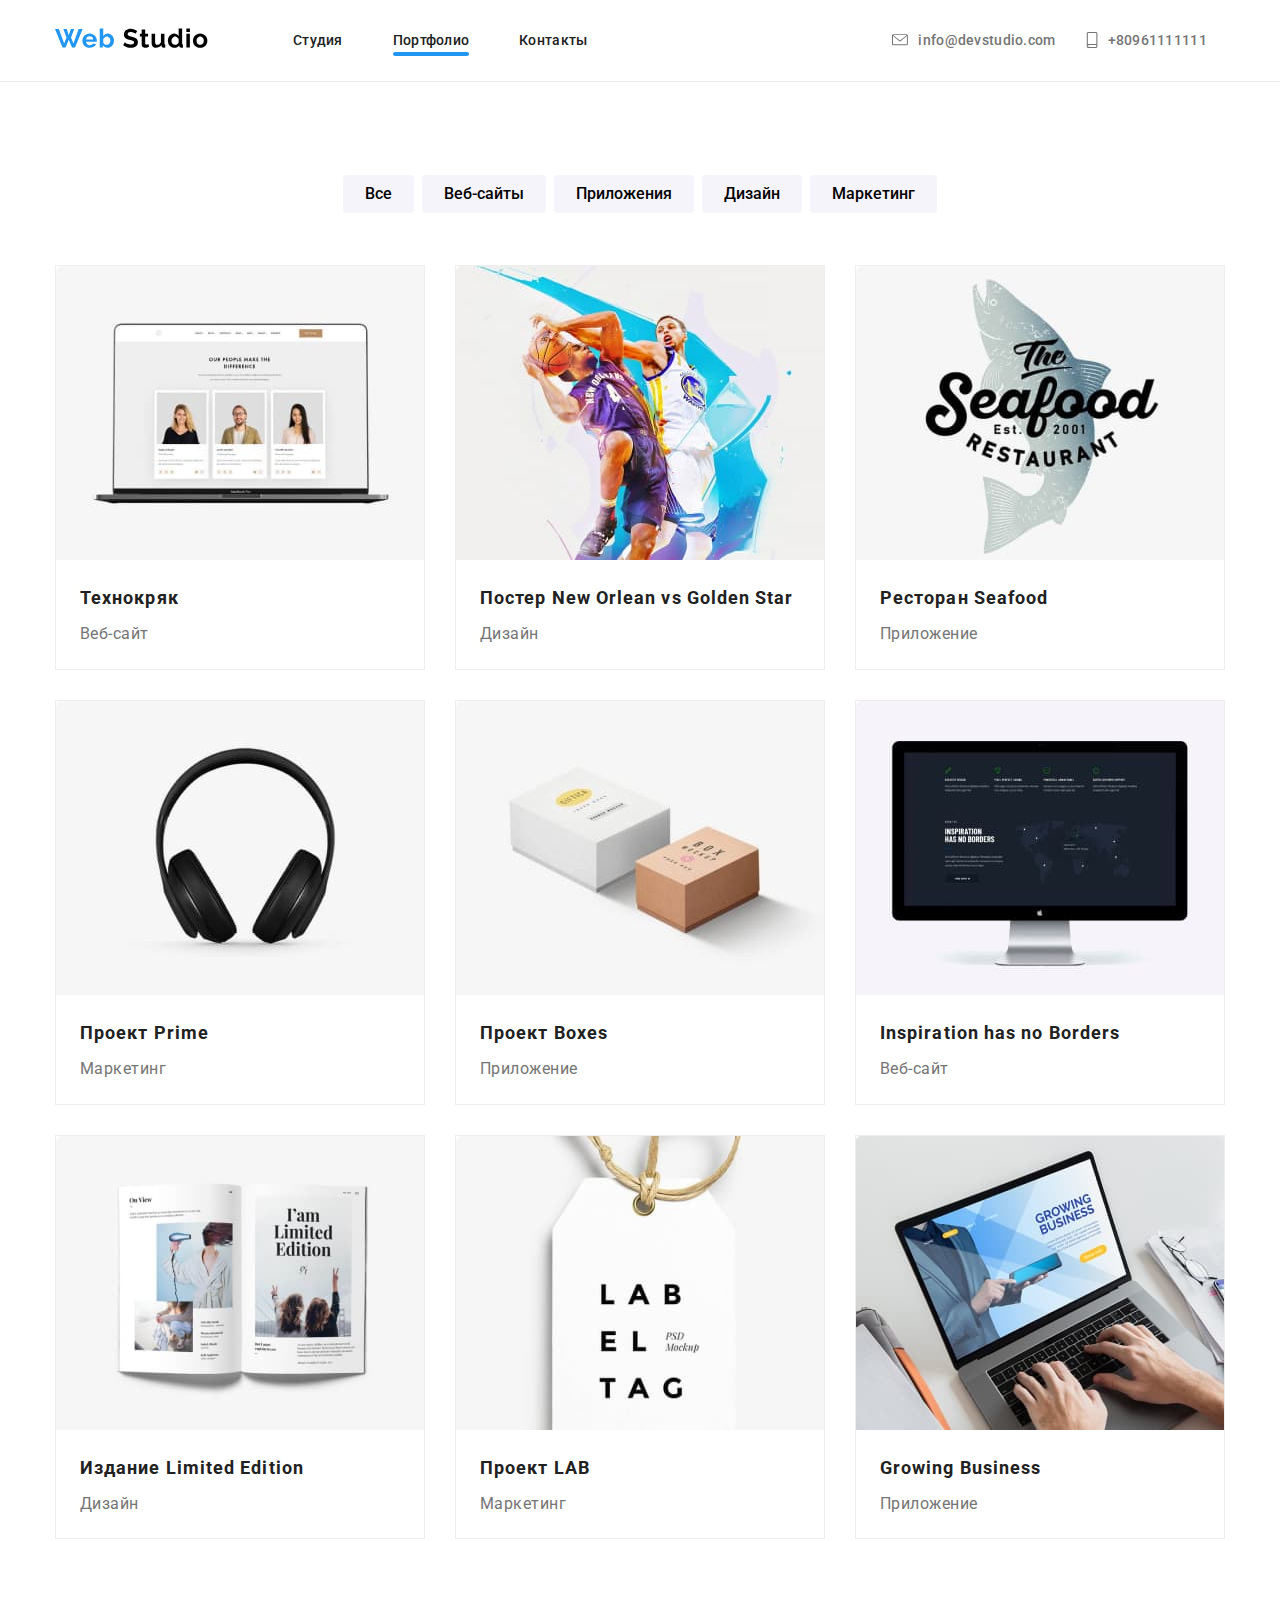
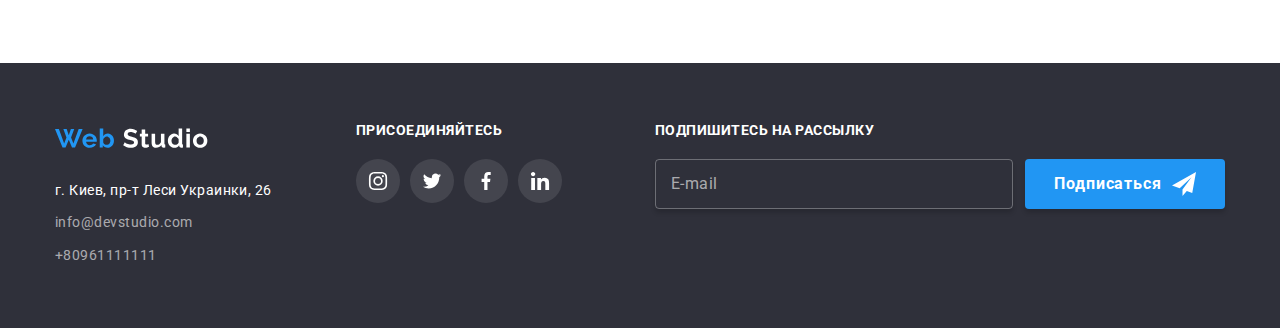
==== commit 093e110f: "done" ====
--- a/portfolio.html
+++ b/portfolio.html
@@ -300,7 +300,7 @@
             </address>
           </div>
           <!-- Социальные сети -->
-          <div class="footer-social-link-container">
+          <div class="social-link-footer">
             <p class="footer-titles">присоединяйтесь</p>
             <div class="social-link-box footer">
               <a
--- a/css/main.min.css
+++ b/css/main.min.css
@@ -1,2 +1,2 @@
-/*! normalize.css v8.0.1 | MIT License | github.com/necolas/normalize.css */html{line-height:1.15;-webkit-text-size-adjust:100%}body{margin:0}main{display:block}h1{font-size:2em;margin:0.67em 0}hr{-webkit-box-sizing:content-box;box-sizing:content-box;height:0;overflow:visible}pre{font-family:monospace, monospace;font-size:1em}a{background-color:transparent}abbr[title]{border-bottom:none;text-decoration:underline;-webkit-text-decoration:underline dotted;text-decoration:underline dotted}b,strong{font-weight:bolder}code,kbd,samp{font-family:monospace, monospace;font-size:1em}small{font-size:80%}sub,sup{font-size:75%;line-height:0;position:relative;vertical-align:baseline}sub{bottom:-0.25em}sup{top:-0.5em}img{border-style:none}button,input,optgroup,select,textarea{font-family:inherit;font-size:100%;line-height:1.15;margin:0}button,input{overflow:visible}button,select{text-transform:none}button,[type="button"],[type="reset"],[type="submit"]{-webkit-appearance:button}button::-moz-focus-inner,[type="button"]::-moz-focus-inner,[type="reset"]::-moz-focus-inner,[type="submit"]::-moz-focus-inner{border-style:none;padding:0}button:-moz-focusring,[type="button"]:-moz-focusring,[type="reset"]:-moz-focusring,[type="submit"]:-moz-focusring{outline:1px dotted ButtonText}fieldset{padding:0.35em 0.75em 0.625em}legend{-webkit-box-sizing:border-box;box-sizing:border-box;color:inherit;display:table;max-width:100%;padding:0;white-space:normal}progress{vertical-align:baseline}textarea{overflow:auto}[type="checkbox"],[type="radio"]{-webkit-box-sizing:border-box;box-sizing:border-box;padding:0}[type="number"]::-webkit-inner-spin-button,[type="number"]::-webkit-outer-spin-button{height:auto}[type="search"]{-webkit-appearance:textfield;outline-offset:-2px}[type="search"]::-webkit-search-decoration{-webkit-appearance:none}::-webkit-file-upload-button{-webkit-appearance:button;font:inherit}details{display:block}summary{display:list-item}template{display:none}[hidden]{display:none}html{-webkit-box-sizing:border-box;box-sizing:border-box}*,*::before,*::after{margin:0;padding:0;-webkit-box-sizing:inherit;box-sizing:inherit}a{text-decoration:none}li{list-style-type:none}body{color:#212121;font-family:Roboto, sans-serif;letter-spacing:0.03em}ul{margin:0;padding:0}.container{margin-left:auto;margin-right:auto;padding-left:15px;padding-right:15px}@media screen and (max-width: 767px){.container{max-width:480px}}@media screen and (min-width: 768px){.container{max-width:768px}}@media screen and (min-width: 1200px){.container{max-width:1200px}}.hide-item{display:none}.section-title{margin-top:0px;margin-bottom:30px;font-weight:700;font-size:36px;line-height:1.16;text-align:center;color:#212121}@media screen and (min-width: 1200px){.section-title{margin-bottom:50px}}.social-link-box{display:-webkit-box;display:-ms-flexbox;display:flex;-webkit-box-pack:center;-ms-flex-pack:center;justify-content:center;-webkit-box-align:center;-ms-flex-align:center;align-items:center}.social-link-box.footer{margin-top:20px}.social-link-box.footer a{background-color:rgba(255,255,255,0.1);border-radius:50px}.social-link-box a{display:-webkit-box;display:-ms-flexbox;display:flex;-webkit-box-pack:center;-ms-flex-pack:center;justify-content:center;-webkit-box-align:center;-ms-flex-align:center;align-items:center;padding:0;border:none;width:44px;height:44px;border-radius:50px;-webkit-transition:background-color 250ms cubic-bezier(0.4, 0, 0.2, 1);transition:background-color 250ms cubic-bezier(0.4, 0, 0.2, 1)}.social-link-box a:hover{background-color:#2196f3;border-radius:50px}.social-link-box a+a{margin-left:10px}.social-link{width:40px;height:40px;-webkit-transition:fill 250ms cubic-bezier(0.4, 0, 0.2, 1);transition:fill 250ms cubic-bezier(0.4, 0, 0.2, 1);fill:#afb1b8}.social-link-box a:hover .social-link{fill:#ffffff}.social-link.footer{fill:#ffffff}.header-position{position:relative;border-bottom:1px solid #ececec}.header-container{display:-webkit-box;display:-ms-flexbox;display:flex;-webkit-box-align:center;-ms-flex-align:center;align-items:center}@media screen and (max-width: 767px){.header-container{height:60px}}@media screen and (min-width: 768px){.header-container{height:81px}}@media screen and (max-width: 1999px){.logo-header{width:141px;height:28px}}@media screen and (min-width: 1200px){.logo-header{width:153px;height:21px}}.menu-button{display:-webkit-inline-box;display:-ms-inline-flexbox;display:inline-flex;border:none;margin-left:auto;padding:0;background-color:transparent}.menu-container{display:none;position:absolute;top:101%;left:0;width:100%;padding-top:60px;padding-bottom:60px;background-color:#ffffff;z-index:10;-webkit-box-shadow:0px 1px 3px rgba(0,0,0,0.16),0px 2px 4px rgba(0,0,0,0.08),0px 4px 8px rgba(0,0,0,0.04);box-shadow:0px 1px 3px rgba(0,0,0,0.16),0px 2px 4px rgba(0,0,0,0.08),0px 4px 8px rgba(0,0,0,0.04)}.menu-container.is-open{display:block}.menu-button .icon-clouse{display:none}.menu-button.is-open .icon-clouse{display:-webkit-inline-box;display:-ms-inline-flexbox;display:inline-flex}.menu-button.is-open .icon-menu{display:none}.header-list{padding:0;display:-webkit-box;display:-ms-flexbox;display:flex;-webkit-box-orient:vertical;-webkit-box-direction:normal;-ms-flex-direction:column;flex-direction:column;-webkit-box-pack:center;-ms-flex-pack:center;justify-content:center;-webkit-box-align:center;-ms-flex-align:center;align-items:center}@media screen and (max-width: 767px){.header-list li:not(:last-child){margin-bottom:32px}}@media screen and (min-width: 768px){.header-list li:not(:last-child){margin-left:50px}}@media screen and (max-width: 767px){.header-list li:last-child{margin-bottom:52px}}.header-nav-link{padding-bottom:8px;font-weight:500;font-size:14px;line-height:1.14;letter-spacing:0.02em;color:#212121;-webkit-transition:color 250ms cubic-bezier(0.4, 0, 0.2, 1);transition:color 250ms cubic-bezier(0.4, 0, 0.2, 1)}.header-nav-link:hover,.header-nav-link:focus{color:#2196f3}.active-page{position:relative}.active-page::after{content:"";position:absolute;bottom:0;display:block;width:100%;height:4px;background:#2196f3;border-radius:2px}.header-address{margin-left:auto;display:-webkit-box;display:-ms-flexbox;display:flex;-webkit-box-pack:center;-ms-flex-pack:center;justify-content:center}@media screen and (max-width: 767px){.header-address{-webkit-box-orient:vertical;-webkit-box-direction:normal;-ms-flex-direction:column;flex-direction:column;-webkit-box-align:center;-ms-flex-align:center;align-items:center}}@media screen and (max-width: 767px){.header-address a:not(:first-child){margin-top:16px}}.icon-header{padding:0;display:block;margin-right:10px;fill:#757575}.header-nav-adress{display:-webkit-box;display:-ms-flexbox;display:flex;-webkit-box-pack:center;-ms-flex-pack:center;justify-content:center;-webkit-box-align:center;-ms-flex-align:center;align-items:center;font-style:normal;font-weight:500;font-size:14px;line-height:1.14;letter-spacing:0.02em;color:#757575;-webkit-transition:color 250ms cubic-bezier(0.4, 0, 0.2, 1),fill 250ms cubic-bezier(0.4, 0, 0.2, 1);transition:color 250ms cubic-bezier(0.4, 0, 0.2, 1),fill 250ms cubic-bezier(0.4, 0, 0.2, 1)}.header-nav-adress:hover,.header-nav-adress:focus{color:#2196f3;fill:#2196f3}.footer-section{background-color:#2f303a}.footer-box{padding-top:60px;padding-bottom:60px}@media screen and (max-width: 1199px){.footer-box{text-align:center}}@media screen and (min-width: 768px){.footer-box{display:-webkit-box;display:-ms-flexbox;display:flex}}@media screen and (min-width: 768px){.footer-box div:nth-child(2){margin-left:165px}}@media screen and (min-width: 768px){.footer-box div+div{margin-left:94px}}.footer-titles{font-style:normal;font-weight:700;font-size:14px;line-height:1.14;text-transform:uppercase;color:#fff}@media screen and (max-width: 767px){.footer-titles{margin-top:60px}}.logo-footer{--color4: #ffffff}.footer-adress-list{margin-top:20px}@media screen and (max-width: 1199px){.footer-adress-list{text-align:center}}@media screen and (min-width: 1200px){.footer-contacts .item{width:231px}}.footer-contacts .item:not(:first-child){margin-top:9px}.footer-adress-link{margin-top:9px;font-style:normal;font-size:14px;line-height:1.7;color:#f5f4fa}.footer-adress-map{font-style:normal;font-size:14px;line-height:1.7;color:#fff}.mailing{max-width:450px}@media screen and (min-width: 1200px){.mailing{max-width:570px}}.footer-subscription{display:block;margin-top:20px}@media screen and (min-width: 1200px){.footer-subscription{display:-webkit-box;display:-ms-flexbox;display:flex}}.footer-subscription-box{position:relative;margin-right:12px;max-width:450px}@media screen and (max-width: 1199px){.footer-subscription-box{margin-bottom:20px}}@media screen and (min-width: 1200px){.footer-subscription-box{max-width:358px}}.footer-subscription-label{position:absolute;top:50%;left:16px;-webkit-transform:translateY(-50%);transform:translateY(-50%);font-size:16px;line-height:1.25;letter-spacing:0.03em;color:rgba(255,255,255,0.6);-webkit-transition:-webkit-transform 250ms cubic-bezier(0.4, 0, 0.2, 1);transition:-webkit-transform 250ms cubic-bezier(0.4, 0, 0.2, 1);transition:transform 250ms cubic-bezier(0.4, 0, 0.2, 1);transition:transform 250ms cubic-bezier(0.4, 0, 0.2, 1), -webkit-transform 250ms cubic-bezier(0.4, 0, 0.2, 1)}.footer-subscription-field:focus+.footer-subscription-label,.footer-subscription-field:not(:placeholder-shown)+.footer-subscription-label{-webkit-transform:translateY(-40px);transform:translateY(-40px);left:16px;font-size:12px;line-height:1.16;letter-spacing:0.01em}.footer-subscription-field{width:100%;height:50px;padding:15px 16px;border:1px solid rgba(255,255,255,0.3);-webkit-box-shadow:0px 4px 4px rgba(0,0,0,0.15);box-shadow:0px 4px 4px rgba(0,0,0,0.15);border-radius:4px;font-size:16px;line-height:1.25;letter-spacing:0.03em;background-color:transparent;color:rgba(255,255,255,0.6)}.footer-subscription-button{display:-webkit-inline-box;display:-ms-inline-flexbox;display:inline-flex;-webkit-box-align:center;-ms-flex-align:center;align-items:center;-webkit-box-pack:center;-ms-flex-pack:center;justify-content:center;width:200px;height:50px;font-size:16px;font-weight:700;line-height:1.87;letter-spacing:0.06em;color:#fff;background:#2196f3;-webkit-box-shadow:0px 4px 4px rgba(0,0,0,0.15);box-shadow:0px 4px 4px rgba(0,0,0,0.15);border:transparent;border-radius:4px}.footer-subscription-icon{width:24px;height:24px;margin-left:10px}.services-hero{margin-left:auto;margin-right:auto;max-width:1600px;height:600px;padding-top:200px;text-align:center;background-image:-webkit-gradient(linear, left top, right top, from(rgba(47,48,58,0.8)), to(rgba(47,48,58,0.8))),url(../images/header.jpg);background-image:linear-gradient(to right, rgba(47,48,58,0.8), rgba(47,48,58,0.8)),url(../images/header.jpg);background-repeat:no-repeat;background-position:center;background-size:cover}.services-text-hero{margin-top:0px;margin-bottom:30px;font-weight:900;font-size:26px;line-height:1.61538;text-align:center;letter-spacing:0.06em;text-transform:uppercase;color:#fff}.services-button{display:inline-block;min-width:200px;padding:10px 32px;font-weight:700;font-size:16px;line-height:1.87;text-align:center;letter-spacing:0.06em;color:#fff;background-color:#2196f3;-webkit-box-shadow:0px 4px 4px rgba(0,0,0,0.15);box-shadow:0px 4px 4px rgba(0,0,0,0.15);border-radius:4px;-webkit-transition:background-color 250ms cubic-bezier(0.4, 0, 0.2, 1);transition:background-color 250ms cubic-bezier(0.4, 0, 0.2, 1)}.services-button:hover{background-color:#188ce8}@media screen and (max-width: 1119px){.feature{padding-top:60px}}@media screen and (min-width: 1200px){.feature{padding-top:95px}}@media screen and (min-width: 768px){.feature{display:-webkit-box;display:-ms-flexbox;display:flex}}.feature li{width:100%}.feature li::before{content:"";display:block;height:120px;margin-bottom:30px;background-repeat:no-repeat;background-size:70px 70px;background-position:center;background-color:#f5f4fa}@media screen and (max-width: 767px){.feature li::before{margin-bottom:55px}}@media screen and (min-width: 768px){.feature li+li{margin-left:30px}}.antena-img::before{background-image:url(../images/antena.svg)}.clock-img::before{background-image:url(..//images/clock.svg)}.diagram-img::before{background-image:url(..//images/diagram.svg)}.container-img::before{background-image:url(..//images/astronaunt.svg)}.feature-title{margin-bottom:10px;font-weight:700;font-size:14px;line-height:1.14;text-transform:uppercase}@media screen and (max-width: 767px){.feature-title{text-align:center}}.feature-text{font-weight:400;font-size:14px;line-height:1.7;color:#757575}@media screen and (max-width: 1199px){.feature-text{padding-bottom:30px}}.what-are-we-doing{display:none}@media screen and (min-width: 1200px){.what-are-we-doing{display:block;padding-top:95px;padding-bottom:95px}}.what-are-we-doing-list li{position:relative;max-width:370px;max-height:294px}.what-are-we-doing li+li{margin-left:30px}.what-are-we-doing-text{position:absolute;bottom:0;width:370px;height:70px;padding-top:27px;color:#fff;background:rgba(47,48,58,0.8);text-align:center;font-weight:700;font-size:14px;line-height:1.14;text-transform:uppercase}.what-are-we-doing ul{display:-webkit-box;display:-ms-flexbox;display:flex}.our-team{background-color:#f5f4fa;padding-top:94px;padding-bottom:94px}@media screen and (min-width: 1200px){.our-team{padding-top:60px;padding-bottom:60px}}.our-team ul{display:block}@media screen and (min-width: 768px){.our-team ul{display:-webkit-box;display:-ms-flexbox;display:flex}}.our-team .box{background-color:#fff;-webkit-box-shadow:0px 2px 1px rgba(0,0,0,0.2),0px 1px 1px rgba(0,0,0,0.14),0px 1px 3px rgba(0,0,0,0.12);box-shadow:0px 2px 1px rgba(0,0,0,0.2),0px 1px 1px rgba(0,0,0,0.14),0px 1px 3px rgba(0,0,0,0.12);border-radius:0px 0px 4px 4px;padding-bottom:24px}.our-team li{margin-left:auto;margin-right:auto}@media screen and (max-width: 767px){.our-team li{max-width:450px;margin-bottom:30px}}@media screen and (min-width: 768px){.our-team li{max-width:354px}}@media screen and (min-width: 1200px){.our-team li{max-width:270px}.our-team li+li{margin-left:30px}}.our-team-title{margin-top:30px;margin-bottom:10px;font-weight:500;font-size:16px;line-height:1.18;text-align:center;color:#212121}.our-team-text{margin-bottom:15px;font-weight:400;font-size:16px;line-height:1.18;text-align:center;color:#757575}.our-clients{padding-top:60px;padding-bottom:60px}@media screen and (min-width: 1200px){.our-clients{padding-top:94px;padding-bottom:94px}}.our-clients ul{display:-webkit-box;display:-ms-flexbox;display:flex;-webkit-box-pack:center;-ms-flex-pack:center;justify-content:center;-webkit-box-align:center;-ms-flex-align:center;align-items:center;margin:-30px}.our-clients li{margin:15px}.our-clients-list{display:-webkit-box;display:-ms-flexbox;display:flex;-ms-flex-wrap:wrap;flex-wrap:wrap}.our-clients-list a{display:-webkit-box;display:-ms-flexbox;display:flex;-webkit-box-pack:center;-ms-flex-pack:center;justify-content:center;-webkit-box-align:center;-ms-flex-align:center;align-items:center;border:1px solid #afb1b8;border-radius:4px;-webkit-transition:border 250ms cubic-bezier(0.4, 0, 0.2, 1);transition:border 250ms cubic-bezier(0.4, 0, 0.2, 1)}.our-clients-list a:hover{border:1px solid #2196f3}.our-clients-list a:hover .our-clients-label{fill:#2196f3}.our-clients-label{width:210px;height:90px;fill:#afb1b8;-webkit-transition:fill 250ms cubic-bezier(0.4, 0, 0.2, 1);transition:fill 250ms cubic-bezier(0.4, 0, 0.2, 1)}.backdrop{position:fixed;left:0;top:0;width:100%;height:100%;background-color:rgba(0,0,0,0.2);-webkit-transition:opacity 350ms cubic-bezier(0.4, 0, 0.2, 1);transition:opacity 350ms cubic-bezier(0.4, 0, 0.2, 1)}.backdrop.is-hidden{opacity:0;visibility:hidden;pointer-events:none}.modal{position:absolute;top:50%;left:50%;-webkit-transform:translate(-50%, -50%);transform:translate(-50%, -50%);max-width:calc(100% - 30px);max-height:calc(100% - 30px);overflow:auto;padding:10px 40px 40px 40px;background:#fff;-webkit-box-shadow:0px 2px 1px rgba(0,0,0,0.2),0px 1px 1px rgba(0,0,0,0.14),0px 1px 3px rgba(0,0,0,0.12);box-shadow:0px 2px 1px rgba(0,0,0,0.2),0px 1px 1px rgba(0,0,0,0.14),0px 1px 3px rgba(0,0,0,0.12);border-radius:4px}@media screen and (max-width: 1199px){.modal{padding:8px 45px 40px 36px}}.button-clouse{display:block;width:30px;height:30px;margin-right:-30px;margin-left:auto;background:#fff;border:1px solid rgba(0,0,0,0.1);border-radius:50%}.icon-clouse{width:11px;height:11px;fill:#000000}.text-modal{display:block;margin-bottom:30px;font-weight:700;font-size:20px;line-height:1.15;text-align:center;letter-spacing:0.03em}.modal-box{position:relative}.icon-name{position:absolute;fill:black;top:50%;left:16px;-webkit-transform:translateY(-50%);transform:translateY(-50%);width:12px;height:12px;z-index:1}.modal-form-input:focus ~ .icon-name,.modal-form-input:not(:placeholder-shown) ~ .icon-name{fill:#2196f3}.modal-form{display:-webkit-box;display:-ms-flexbox;display:flex;-webkit-box-orient:vertical;-webkit-box-direction:normal;-ms-flex-direction:column;flex-direction:column;-webkit-box-pack:center;-ms-flex-pack:center;justify-content:center;-webkit-box-align:center;-ms-flex-align:center;align-items:center}.modal-label{position:absolute;top:50%;left:42px;-webkit-transform:translateY(-50%);transform:translateY(-50%);color:#757575;font-size:14px;line-height:1.14;letter-spacing:0.01em;-webkit-transition:-webkit-transform 250ms cubic-bezier(0.4, 0, 0.2, 1);transition:-webkit-transform 250ms cubic-bezier(0.4, 0, 0.2, 1);transition:transform 250ms cubic-bezier(0.4, 0, 0.2, 1);transition:transform 250ms cubic-bezier(0.4, 0, 0.2, 1), -webkit-transform 250ms cubic-bezier(0.4, 0, 0.2, 1)}.modal-form-input:focus+.modal-label,.modal-form-input:not(:placeholder-shown)+.modal-label{-webkit-transform:translateY(-40px);transform:translateY(-40px);left:16px;color:#2196f3;font-size:12px;line-height:1.16;letter-spacing:0.01em}.coments{position:absolute;top:12px;left:16px;color:#757575;font-size:14px;line-height:1.14;letter-spacing:0.01em;-webkit-transition:-webkit-transform 250ms cubic-bezier(0.4, 0, 0.2, 1);transition:-webkit-transform 250ms cubic-bezier(0.4, 0, 0.2, 1);transition:transform 250ms cubic-bezier(0.4, 0, 0.2, 1);transition:transform 250ms cubic-bezier(0.4, 0, 0.2, 1), -webkit-transform 250ms cubic-bezier(0.4, 0, 0.2, 1)}.modal-form-input:focus+.coments,.modal-form-input:not(:placeholder-shown)+.coments{-webkit-transform:translateY(-30px);transform:translateY(-30px);left:16px;color:#2196f3;border-color:#2196f3;font-size:12px;line-height:1.16;letter-spacing:0.01em}.modal-form li:not(:first-child){margin-top:28px}.modal-form li:nth-child(5){margin-top:20px}.modal-form-input{width:448px;height:40px;padding:12px 18px 12px 42px;border:1px solid rgba(33,33,33,0.2);border-radius:4px;outline:none;font-size:14px;line-height:1.14;letter-spacing:0.01em;color:#757575}@media screen and (max-width: 1199px){.modal-form-input{width:370px}}.modal-form-input:focus,.modal-form-input:not(:placeholder-shown){border-color:#2196f3;outline:none}.modal-form-input.text-area{height:120px;resize:none;padding:12px;padding:12px 16px}.checkbox-box{display:-webkit-box;display:-ms-flexbox;display:flex;-webkit-box-align:center;-ms-flex-align:center;align-items:center;-webkit-box-pack:center;-ms-flex-pack:center;justify-content:center;padding:0;position:relative}.checkbox{position:absolute;width:1px;height:1px;margin:-1px;border:0;padding:0;clip:rect(0 0 0 0);overflow:hidden}.check-text{display:-webkit-box;display:-ms-flexbox;display:flex;-webkit-box-align:center;-ms-flex-align:center;align-items:center;-webkit-box-pack:center;-ms-flex-pack:center;justify-content:center;font-size:14px;line-height:1.7;letter-spacing:0.03em;color:#757575}@media screen and (max-width: 1199px){.check-text{font-size:12px;line-height:1.16}}.check-text::before{content:" ";width:16px;height:15px;border:1px solid black;border-radius:2px;margin-right:8px}.check-text a{color:#2196f3;-webkit-text-decoration-line:underline;text-decoration-line:underline}.checkbox:checked ~ .check-text::before{padding:0;background:#2196f3;border:none;background-image:url(../images/icon-check.svg);background-size:cover;background-repeat:no-repeat;background-origin:border-box;fill:#ffffff}.modal-button-send{min-width:200px;min-height:50px;padding:10px 32px;background:#2196f3;-webkit-box-shadow:0px 4px 4px rgba(0,0,0,0.15);box-shadow:0px 4px 4px rgba(0,0,0,0.15);border-radius:4px;border:1px solid #2196f3;font-weight:700;font-size:16px;line-height:1.87;text-align:center;letter-spacing:0.06em;color:#fff;background-color:#2196f3;-webkit-transition:background-color 250ms cubic-bezier(0.4, 0, 0.2, 1);transition:background-color 250ms cubic-bezier(0.4, 0, 0.2, 1)}.modal-button-send:hover,.modal-button-send:focus{background-color:#188ce8}.portfolio-box{padding-top:93px;padding-bottom:94px}@media screen and (max-width: 1199px){.portfolio-box{padding-top:60px;padding-bottom:60px}}.filters-flex{display:-webkit-box;display:-ms-flexbox;display:flex;-webkit-box-pack:start;-ms-flex-pack:start;justify-content:flex-start;-ms-flex-wrap:wrap;flex-wrap:wrap;margin-bottom:52px}.filters-flex li+li{margin-left:8px}@media screen and (max-width: 767px){.filters-flex li:nth-child(3n+1){margin-left:0px}.filters-flex li:nth-child(1n+4){margin-top:15px}}.filters-button{background-color:#f5f4fa;padding:6px 22px;border-radius:4px;border:none;font-weight:500;font-size:16px;line-height:1.62;-webkit-transition:color 250ms cubic-bezier(0.4, 0, 0.2, 1),background-color 250ms cubic-bezier(0.4, 0, 0.2, 1),-webkit-box-shadow 250ms cubic-bezier(0.4, 0, 0.2, 1);transition:color 250ms cubic-bezier(0.4, 0, 0.2, 1),background-color 250ms cubic-bezier(0.4, 0, 0.2, 1),-webkit-box-shadow 250ms cubic-bezier(0.4, 0, 0.2, 1);transition:color 250ms cubic-bezier(0.4, 0, 0.2, 1),background-color 250ms cubic-bezier(0.4, 0, 0.2, 1),box-shadow 250ms cubic-bezier(0.4, 0, 0.2, 1);transition:color 250ms cubic-bezier(0.4, 0, 0.2, 1),background-color 250ms cubic-bezier(0.4, 0, 0.2, 1),box-shadow 250ms cubic-bezier(0.4, 0, 0.2, 1),-webkit-box-shadow 250ms cubic-bezier(0.4, 0, 0.2, 1)}.filters-button:hover,.filters-button:focus{background-color:#2196f3;color:#fff;-webkit-box-shadow:0px 2px 2px rgba(0,0,0,0.12),0px 1px 2px rgba(0,0,0,0.08),0px 3px 1px rgba(0,0,0,0.1);box-shadow:0px 2px 2px rgba(0,0,0,0.12),0px 1px 2px rgba(0,0,0,0.08),0px 3px 1px rgba(0,0,0,0.1);border-radius:4px;border:none}@media screen and (min-width: 768px){.portfolio{display:-webkit-box;display:-ms-flexbox;display:flex;-ms-flex-wrap:wrap;flex-wrap:wrap}}@media screen and (min-width: 768px) and (max-width: 1199px){.portfolio{margin:-30px}}@media screen and (max-width: 767px){.portfolio li{max-width:450px}.portfolio li+li{margin-top:30px}}@media screen and (min-width: 768px) and (max-width: 1199px){.portfolio li{max-width:354px;margin:15px}}@media screen and (min-width: 1200px){.portfolio li{max-width:370px;margin-right:30px;margin-bottom:30px}.portfolio li:nth-child(3n){margin-right:0}}.portfolio a{display:block;width:100%;height:100%;border:1px solid #eeeeee;-webkit-transition:-webkit-box-shadow 250ms cubic-bezier(0.4, 0, 0.2, 1);transition:-webkit-box-shadow 250ms cubic-bezier(0.4, 0, 0.2, 1);transition:box-shadow 250ms cubic-bezier(0.4, 0, 0.2, 1);transition:box-shadow 250ms cubic-bezier(0.4, 0, 0.2, 1), -webkit-box-shadow 250ms cubic-bezier(0.4, 0, 0.2, 1)}.portfolio a:hover{-webkit-box-shadow:1px 4px 6px rgba(0,0,0,0.16),0px 4px 4px rgba(0,0,0,0.06),0px 1px 1px rgba(0,0,0,0.12);box-shadow:1px 4px 6px rgba(0,0,0,0.16),0px 4px 4px rgba(0,0,0,0.06),0px 1px 1px rgba(0,0,0,0.12)}.portfolio a:hover .back-side-card{-webkit-transform:translateY(0%);transform:translateY(0%)}.card{position:relative;overflow:hidden;width:100%;height:294px}@media screen and (min-width: 768px){.card{max-width:354px}}@media screen and (min-width: 1200px){.card{max-width:370px}}.back-side-card{position:absolute;top:0;left:0;max-width:450px;height:294px;padding:63px 24px;color:#fff;background:rgba(33,150,243,0.9);font-weight:400;font-size:18px;line-height:1.56;letter-spacing:0.03em;-webkit-transform:translateY(100%);transform:translateY(100%);-webkit-transition:-webkit-transform 250ms cubic-bezier(0.4, 0, 0.2, 1);transition:-webkit-transform 250ms cubic-bezier(0.4, 0, 0.2, 1);transition:transform 250ms cubic-bezier(0.4, 0, 0.2, 1);transition:transform 250ms cubic-bezier(0.4, 0, 0.2, 1), -webkit-transform 250ms cubic-bezier(0.4, 0, 0.2, 1)}@media screen and (min-width: 768px){.back-side-card{max-width:354px}}@media screen and (min-width: 1200px){.back-side-card{max-width:370px}}.main-content-headers{margin-top:20px;padding-left:24px;font-weight:700;font-size:18px;line-height:2;letter-spacing:0.06em;color:#212121}.main-content-text{margin-top:4px;margin-bottom:20px;padding-left:24px;font-size:16px;line-height:1.8;color:#757575}.main-content-text-target{font-size:18px;line-height:1.5;color:#fff}
+/*! normalize.css v8.0.1 | MIT License | github.com/necolas/normalize.css */html{line-height:1.15;-webkit-text-size-adjust:100%}body{margin:0}main{display:block}h1{font-size:2em;margin:0.67em 0}hr{-webkit-box-sizing:content-box;box-sizing:content-box;height:0;overflow:visible}pre{font-family:monospace, monospace;font-size:1em}a{background-color:transparent}abbr[title]{border-bottom:none;text-decoration:underline;-webkit-text-decoration:underline dotted;text-decoration:underline dotted}b,strong{font-weight:bolder}code,kbd,samp{font-family:monospace, monospace;font-size:1em}small{font-size:80%}sub,sup{font-size:75%;line-height:0;position:relative;vertical-align:baseline}sub{bottom:-0.25em}sup{top:-0.5em}img{border-style:none}button,input,optgroup,select,textarea{font-family:inherit;font-size:100%;line-height:1.15;margin:0}button,input{overflow:visible}button,select{text-transform:none}button,[type="button"],[type="reset"],[type="submit"]{-webkit-appearance:button}button::-moz-focus-inner,[type="button"]::-moz-focus-inner,[type="reset"]::-moz-focus-inner,[type="submit"]::-moz-focus-inner{border-style:none;padding:0}button:-moz-focusring,[type="button"]:-moz-focusring,[type="reset"]:-moz-focusring,[type="submit"]:-moz-focusring{outline:1px dotted ButtonText}fieldset{padding:0.35em 0.75em 0.625em}legend{-webkit-box-sizing:border-box;box-sizing:border-box;color:inherit;display:table;max-width:100%;padding:0;white-space:normal}progress{vertical-align:baseline}textarea{overflow:auto}[type="checkbox"],[type="radio"]{-webkit-box-sizing:border-box;box-sizing:border-box;padding:0}[type="number"]::-webkit-inner-spin-button,[type="number"]::-webkit-outer-spin-button{height:auto}[type="search"]{-webkit-appearance:textfield;outline-offset:-2px}[type="search"]::-webkit-search-decoration{-webkit-appearance:none}::-webkit-file-upload-button{-webkit-appearance:button;font:inherit}details{display:block}summary{display:list-item}template{display:none}[hidden]{display:none}html{-webkit-box-sizing:border-box;box-sizing:border-box}*,*::before,*::after{margin:0;padding:0;-webkit-box-sizing:inherit;box-sizing:inherit}a{text-decoration:none}li{list-style-type:none}body{color:#212121;font-family:Roboto, sans-serif;letter-spacing:0.03em}ul{margin:0;padding:0}.container{margin-left:auto;margin-right:auto;padding-left:15px;padding-right:15px}@media screen and (max-width: 767px){.container{max-width:480px}}@media screen and (min-width: 768px){.container{width:768px}}@media screen and (min-width: 1200px){.container{width:1200px}}.hide-item{display:none}.section-title{margin-top:0px;margin-bottom:30px;font-weight:700;font-size:36px;line-height:1.16;text-align:center;color:#212121}@media screen and (min-width: 1200px){.section-title{margin-bottom:50px}}.social-link-box{display:-webkit-box;display:-ms-flexbox;display:flex;-webkit-box-pack:center;-ms-flex-pack:center;justify-content:center;-webkit-box-align:center;-ms-flex-align:center;align-items:center}@media screen and (min-width: 768px){.social-link-footer{width:206px;margin-left:165px}}@media screen and (min-width: 1200px){.social-link-footer{margin-left:69px}}.social-link-box.footer{margin-top:20px;display:-webkit-box;display:-ms-flexbox;display:flex;-webkit-box-pack:center;-ms-flex-pack:center;justify-content:center;-webkit-box-align:center;-ms-flex-align:center;align-items:center}@media screen and (min-width: 1200px){.social-link-box.footer{-webkit-box-pack:start;-ms-flex-pack:start;justify-content:flex-start}}.social-link-box.footer a{background-color:rgba(255,255,255,0.1);border-radius:50px}.social-link-box a{display:-webkit-box;display:-ms-flexbox;display:flex;-webkit-box-pack:center;-ms-flex-pack:center;justify-content:center;-webkit-box-align:center;-ms-flex-align:center;align-items:center;padding:0;border:none;width:44px;height:44px;border-radius:50px;-webkit-transition:background-color 250ms cubic-bezier(0.4, 0, 0.2, 1);transition:background-color 250ms cubic-bezier(0.4, 0, 0.2, 1)}.social-link-box a:hover{background-color:#2196f3;border-radius:50px}.social-link-box a+a{margin-left:10px}.social-link{width:40px;height:40px;-webkit-transition:fill 250ms cubic-bezier(0.4, 0, 0.2, 1);transition:fill 250ms cubic-bezier(0.4, 0, 0.2, 1);fill:#afb1b8}.social-link-box a:hover .social-link{fill:#ffffff}.social-link.footer{fill:#ffffff}.header-position{position:relative;border-bottom:1px solid #ececec}.header-container{display:-webkit-box;display:-ms-flexbox;display:flex;-webkit-box-align:center;-ms-flex-align:center;align-items:center}@media screen and (max-width: 767px){.header-container{height:60px}}@media screen and (min-width: 768px){.header-container{height:81px}}@media screen and (min-width: 768px){.logo-header{margin-right:81px}}@media screen and (max-width: 1199px){.logo-header{width:141px;height:28px}}@media screen and (min-width: 1200px){.logo-header{width:153px;height:21px;margin-right:85px}}.menu-button{display:-webkit-inline-box;display:-ms-inline-flexbox;display:inline-flex;border:none;margin-left:auto;padding:0;background-color:transparent}@media screen and (min-width: 768px){.menu-button{display:none}}.menu-container{display:-webkit-box;display:-ms-flexbox;display:flex}@media screen and (max-width: 767px){.menu-container{display:none;position:absolute;top:101%;left:0;width:100%;padding-top:60px;padding-bottom:60px;background-color:#ffffff;z-index:10;-webkit-box-shadow:0px 1px 3px rgba(0,0,0,0.16),0px 2px 4px rgba(0,0,0,0.08),0px 4px 8px rgba(0,0,0,0.04);box-shadow:0px 1px 3px rgba(0,0,0,0.16),0px 2px 4px rgba(0,0,0,0.08),0px 4px 8px rgba(0,0,0,0.04)}}.menu-container.is-open{display:block}.menu-button .icon-clouse{display:none}.menu-button.is-open .icon-clouse{display:-webkit-inline-box;display:-ms-inline-flexbox;display:inline-flex}.menu-button.is-open .icon-menu{display:none}.header-list{padding:0;display:-webkit-box;display:-ms-flexbox;display:flex;-webkit-box-orient:vertical;-webkit-box-direction:normal;-ms-flex-direction:column;flex-direction:column;-webkit-box-pack:center;-ms-flex-pack:center;justify-content:center;-webkit-box-align:center;-ms-flex-align:center;align-items:center}@media screen and (min-width: 768px){.header-list{-webkit-box-orient:horizontal;-webkit-box-direction:normal;-ms-flex-direction:row;flex-direction:row}}@media screen and (min-width: 768px){.header-list li:not(:last-child){margin-right:50px}}@media screen and (max-width: 767px){.header-list li:not(:last-child){margin-bottom:32px}}@media screen and (max-width: 767px){.header-list li:last-child{margin-bottom:52px}}.header-nav-link{padding-bottom:8px;font-weight:500;font-size:14px;line-height:1.14;letter-spacing:0.02em;color:#212121;-webkit-transition:color 250ms cubic-bezier(0.4, 0, 0.2, 1);transition:color 250ms cubic-bezier(0.4, 0, 0.2, 1)}@media screen and (max-width: 767px){.header-nav-link{font-size:18px;line-height:1.16}}.header-nav-link:hover,.header-nav-link:focus{color:#2196f3}.active-page{position:relative}.active-page::after{content:"";position:absolute;bottom:0;display:block;width:100%;height:4px;background:#2196f3;border-radius:2px}.header-address{margin-left:305px;display:-webkit-box;display:-ms-flexbox;display:flex;-webkit-box-pack:center;-ms-flex-pack:center;justify-content:center}@media screen and (min-width: 768px) and (max-width: 1199px){.header-address :first-child{margin-bottom:10px}}@media screen and (max-width: 1199px){.header-address{-webkit-box-orient:vertical;-webkit-box-direction:normal;-ms-flex-direction:column;flex-direction:column;-webkit-box-align:start;-ms-flex-align:start;align-items:flex-start;margin-left:84px}}@media screen and (max-width: 767px){.header-address{-webkit-box-align:center;-ms-flex-align:center;align-items:center}}@media screen and (max-width: 767px){.header-address a:not(:first-child){margin-top:16px}}@media screen and (min-width: 1200px){.header-address a:not(:first-child){margin-left:30px}}.icon-header{padding:0;display:block;margin-right:10px;fill:#757575}.header-nav-adress{display:-webkit-box;display:-ms-flexbox;display:flex;-webkit-box-pack:center;-ms-flex-pack:center;justify-content:center;-webkit-box-align:center;-ms-flex-align:center;align-items:center;font-style:normal;font-weight:500;font-size:18px;line-height:1.16;letter-spacing:0.02em;color:#757575;-webkit-transition:color 250ms cubic-bezier(0.4, 0, 0.2, 1),fill 250ms cubic-bezier(0.4, 0, 0.2, 1);transition:color 250ms cubic-bezier(0.4, 0, 0.2, 1),fill 250ms cubic-bezier(0.4, 0, 0.2, 1)}@media screen and (min-width: 768px){.header-nav-adress{font-size:12px}}@media screen and (min-width: 1200px){.header-nav-adress{font-size:14px;line-height:1.14}}.header-nav-adress:hover,.header-nav-adress:focus{color:#2196f3;fill:#2196f3}.footer-section{background-color:#2f303a}.footer-box{padding-top:60px;padding-bottom:60px}@media screen and (max-width: 1199px){.footer-box{text-align:center}}@media screen and (min-width: 768px){.footer-box{display:-webkit-box;display:-ms-flexbox;display:flex;-ms-flex-wrap:wrap;flex-wrap:wrap}}.footer-titles{font-style:normal;font-weight:700;font-size:14px;line-height:1.14;text-transform:uppercase;color:#fff}@media screen and (max-width: 767px){.footer-titles{margin-top:60px}}.logo-footer{--color4: #ffffff}@media screen and (min-width: 768px){.footer-contacts{width:232px}}@media screen and (min-width: 768px) and (max-width: 1199px){.footer-contacts{margin-left:76px}}.footer-adress-list{margin-top:20px}@media screen and (max-width: 1199px){.footer-adress-list{text-align:center}}.footer-adress-list .item:not(:first-child){margin-top:9px}.footer-adress-link{margin-top:9px;font-style:normal;font-size:14px;line-height:1.7;color:rgba(255,255,255,0.6)}.footer-adress-map{font-style:normal;font-size:14px;line-height:1.7;color:#fff}@media screen and (max-width: 767px){.mailing{max-width:450px}}@media screen and (min-width: 768px) and (max-width: 1199px){.mailing{width:450px;margin-left:auto;margin-right:auto;margin-top:60px}}@media screen and (min-width: 1200px){.mailing{width:570px;margin-left:93px}}.footer-subscription{display:block;margin-top:20px}@media screen and (min-width: 1200px){.footer-subscription{display:-webkit-box;display:-ms-flexbox;display:flex}}.footer-subscription-box{position:relative;margin-right:12px;max-width:450px}@media screen and (max-width: 1199px){.footer-subscription-box{margin-bottom:20px}}@media screen and (min-width: 1200px){.footer-subscription-box{width:358px}}.footer-subscription-label{position:absolute;top:50%;left:16px;-webkit-transform:translateY(-50%);transform:translateY(-50%);font-size:16px;line-height:1.25;letter-spacing:0.03em;color:rgba(255,255,255,0.6);-webkit-transition:-webkit-transform 250ms cubic-bezier(0.4, 0, 0.2, 1);transition:-webkit-transform 250ms cubic-bezier(0.4, 0, 0.2, 1);transition:transform 250ms cubic-bezier(0.4, 0, 0.2, 1);transition:transform 250ms cubic-bezier(0.4, 0, 0.2, 1), -webkit-transform 250ms cubic-bezier(0.4, 0, 0.2, 1)}.footer-subscription-field:focus+.footer-subscription-label,.footer-subscription-field:not(:placeholder-shown)+.footer-subscription-label{-webkit-transform:translateY(-40px);transform:translateY(-40px);left:16px;font-size:12px;line-height:1.16;letter-spacing:0.01em}.footer-subscription-field{width:100%;height:50px;padding:15px 16px;border:1px solid rgba(255,255,255,0.3);-webkit-box-shadow:0px 4px 4px rgba(0,0,0,0.15);box-shadow:0px 4px 4px rgba(0,0,0,0.15);border-radius:4px;outline:none;font-size:16px;line-height:1.25;letter-spacing:0.03em;background-color:transparent;color:rgba(255,255,255,0.6)}.footer-subscription-button{display:-webkit-inline-box;display:-ms-inline-flexbox;display:inline-flex;-webkit-box-align:center;-ms-flex-align:center;align-items:center;-webkit-box-pack:center;-ms-flex-pack:center;justify-content:center;width:200px;height:50px;font-size:16px;font-weight:700;line-height:1.87;letter-spacing:0.06em;color:#fff;background:#2196f3;-webkit-box-shadow:0px 4px 4px rgba(0,0,0,0.15);box-shadow:0px 4px 4px rgba(0,0,0,0.15);border:transparent;border-radius:4px}.footer-subscription-icon{width:24px;height:24px;margin-left:10px}.services-hero{margin-left:auto;margin-right:auto;max-width:1600px;height:600px;padding-top:200px;text-align:center;background-image:-webkit-gradient(linear, left top, right top, from(rgba(47,48,58,0.8)), to(rgba(47,48,58,0.8))),url(../images/header.jpg);background-image:linear-gradient(to right, rgba(47,48,58,0.8), rgba(47,48,58,0.8)),url(../images/header.jpg);background-repeat:no-repeat;background-position:center;background-size:cover}.services-text-hero{margin-top:0px;margin-bottom:30px;font-weight:900;font-size:26px;line-height:1.61538;text-align:center;letter-spacing:0.06em;text-transform:uppercase;color:#fff}@media screen and (min-width: 1200px){.services-text-hero{font-size:44px;line-height:1.36364}}.services-button{display:inline-block;min-width:200px;height:50px;padding:10px 32px;font-weight:700;font-size:16px;line-height:1.87;text-align:center;letter-spacing:0.06em;color:#fff;background-color:#2196f3;-webkit-box-shadow:0px 4px 4px rgba(0,0,0,0.15);box-shadow:0px 4px 4px rgba(0,0,0,0.15);border-radius:4px;-webkit-transition:background-color 250ms cubic-bezier(0.4, 0, 0.2, 1);transition:background-color 250ms cubic-bezier(0.4, 0, 0.2, 1)}.services-button:hover{background-color:#188ce8}.feature-section{padding-bottom:60px}@media screen and (min-width: 1200px){.feature-section{padding-bottom:0px}}@media screen and (max-width: 1119px){.feature{padding-top:60px}}@media screen and (min-width: 1200px){.feature{padding-top:95px}}@media screen and (min-width: 768px){.feature{display:-webkit-box;display:-ms-flexbox;display:flex;-ms-flex-wrap:wrap;flex-wrap:wrap}}.feature li{width:100%}@media screen and (min-width: 768px){.feature li{width:354px}}@media screen and (min-width: 768px) and (max-width: 1199px){.feature li:nth-child(2n+2){margin-left:30px}}@media screen and (min-width: 1200px){.feature li{width:270px}.feature li+li{margin-left:30px}}.feature li::before{content:"";display:block;height:120px;margin-bottom:30px;background-repeat:no-repeat;background-size:70px 70px;background-position:center;background-color:#f5f4fa}@media screen and (max-width: 767px){.feature li::before{margin-bottom:55px}}.antena-img::before{background-image:url(../images/antena.svg)}.clock-img::before{background-image:url(..//images/clock.svg)}.diagram-img::before{background-image:url(..//images/diagram.svg)}.container-img::before{background-image:url(..//images/astronaunt.svg)}.feature-title{margin-bottom:10px;font-weight:700;font-size:14px;line-height:1.14;text-transform:uppercase}@media screen and (max-width: 767px){.feature-title{text-align:center}}.feature-text{font-weight:400;font-size:14px;line-height:1.7;color:#757575}@media screen and (max-width: 1199px){.feature-text{padding-bottom:30px}}.what-are-we-doing{display:none}@media screen and (min-width: 1200px){.what-are-we-doing{display:block;padding-top:95px;padding-bottom:95px}}.what-are-we-doing-list li{position:relative;max-width:370px;max-height:294px}.what-are-we-doing li+li{margin-left:30px}.what-are-we-doing-text{position:absolute;bottom:0;width:370px;height:70px;padding-top:27px;color:#fff;background:rgba(47,48,58,0.8);text-align:center;font-weight:700;font-size:14px;line-height:1.14;text-transform:uppercase}.what-are-we-doing ul{display:-webkit-box;display:-ms-flexbox;display:flex}.our-team{background-color:#f5f4fa;padding-top:94px;padding-bottom:94px}@media screen and (min-width: 768px){.our-team{padding-top:60px;padding-bottom:60px}}.our-team ul{display:block}@media screen and (min-width: 768px){.our-team ul{display:-webkit-box;display:-ms-flexbox;display:flex;-ms-flex-wrap:wrap;flex-wrap:wrap}}.our-team .box{background-color:#fff;-webkit-box-shadow:0px 2px 1px rgba(0,0,0,0.2),0px 1px 1px rgba(0,0,0,0.14),0px 1px 3px rgba(0,0,0,0.12);box-shadow:0px 2px 1px rgba(0,0,0,0.2),0px 1px 1px rgba(0,0,0,0.14),0px 1px 3px rgba(0,0,0,0.12);border-radius:0px 0px 4px 4px;padding-bottom:24px}.our-team li{margin-left:auto;margin-right:auto}@media screen and (max-width: 767px){.our-team li{max-width:450px;margin-bottom:30px}}@media screen and (min-width: 768px){.our-team li{width:354px}.our-team li:nth-child(2n+2){margin-left:30px}.our-team li:nth-child(n+2){margin-bottom:30px}}@media screen and (min-width: 1200px){.our-team li{width:270px}.our-team li+li{margin-left:30px}}.our-team-title{margin-top:30px;margin-bottom:10px;font-weight:500;font-size:16px;line-height:1.18;text-align:center;color:#212121}.our-team-text{margin-bottom:15px;font-weight:400;font-size:16px;line-height:1.18;text-align:center;color:#757575}.our-clients{padding-top:60px;padding-bottom:60px}@media screen and (min-width: 1200px){.our-clients{padding-top:94px;padding-bottom:94px}}.our-clients-list{display:-webkit-box;display:-ms-flexbox;display:flex;-ms-flex-wrap:wrap;flex-wrap:wrap;-webkit-box-pack:center;-ms-flex-pack:center;justify-content:center;-webkit-box-align:center;-ms-flex-align:center;align-items:center}.our-clients-list li{max-width:calc(50% - 30px)}@media screen and (max-width: 767px){.our-clients-list li:nth-child(2n+2){margin-left:30px}.our-clients-list li:nth-child(n+3){margin-top:30px}}@media screen and (min-width: 768px) and (max-width: 1199px){.our-clients-list li{width:226px}.our-clients-list li:nth-child(3n+2){margin-right:30px;margin-left:30px}.our-clients-list li:nth-child(n+4){margin-top:30px}}@media screen and (min-width: 1200px){.our-clients-list li{width:170px}.our-clients-list li+li{margin-left:30px}}.our-clients-list a{display:-webkit-box;display:-ms-flexbox;display:flex;-webkit-box-pack:center;-ms-flex-pack:center;justify-content:center;-webkit-box-align:center;-ms-flex-align:center;align-items:center;border:1px solid #afb1b8;border-radius:4px;max-width:210px;-webkit-transition:border 250ms cubic-bezier(0.4, 0, 0.2, 1);transition:border 250ms cubic-bezier(0.4, 0, 0.2, 1)}.our-clients-list a:hover{border:1px solid #2196f3}.our-clients-list a:hover .our-clients-label{fill:#2196f3}.our-clients-label{max-width:210px;max-height:90px;fill:#afb1b8;-webkit-transition:fill 250ms cubic-bezier(0.4, 0, 0.2, 1);transition:fill 250ms cubic-bezier(0.4, 0, 0.2, 1)}.backdrop{position:fixed;left:0;top:0;width:100%;height:100%;background-color:rgba(0,0,0,0.2);-webkit-transition:opacity 350ms cubic-bezier(0.4, 0, 0.2, 1);transition:opacity 350ms cubic-bezier(0.4, 0, 0.2, 1);z-index:10}.backdrop.is-hidden{opacity:0;visibility:hidden;pointer-events:none}.modal{position:absolute;top:50%;left:50%;-webkit-transform:translate(-50%, -50%);transform:translate(-50%, -50%);max-width:calc(100% - 30px);max-height:calc(100% - 30px);overflow:auto;padding:10px 40px 40px 40px;background:#fff;-webkit-box-shadow:0px 2px 1px rgba(0,0,0,0.2),0px 1px 1px rgba(0,0,0,0.14),0px 1px 3px rgba(0,0,0,0.12);box-shadow:0px 2px 1px rgba(0,0,0,0.2),0px 1px 1px rgba(0,0,0,0.14),0px 1px 3px rgba(0,0,0,0.12);border-radius:4px}@media screen and (max-width: 1199px){.modal{padding:8px 45px 40px 36px}}.button-clouse{display:block;width:30px;height:30px;margin-right:-30px;margin-left:auto;background:#fff;border:1px solid rgba(0,0,0,0.1);border-radius:50%}.icon-clouse{width:11px;height:11px;fill:#000000}.text-modal{display:block;margin-bottom:30px;font-weight:700;font-size:20px;line-height:1.15;text-align:center;letter-spacing:0.03em}.modal-box{position:relative}@media screen and (max-width: 1199px){.modal-box{max-width:100%}}.icon-name{position:absolute;fill:black;top:50%;left:16px;-webkit-transform:translateY(-50%);transform:translateY(-50%);width:12px;height:12px;z-index:1}.modal-form-input:focus ~ .icon-name,.modal-form-input:not(:placeholder-shown) ~ .icon-name{fill:#2196f3}.modal-form{display:-webkit-box;display:-ms-flexbox;display:flex;-webkit-box-orient:vertical;-webkit-box-direction:normal;-ms-flex-direction:column;flex-direction:column;-webkit-box-pack:center;-ms-flex-pack:center;justify-content:center;-webkit-box-align:center;-ms-flex-align:center;align-items:center}.modal-label{position:absolute;top:50%;left:42px;-webkit-transform:translateY(-50%);transform:translateY(-50%);color:#757575;font-size:14px;line-height:1.14;letter-spacing:0.01em;-webkit-transition:-webkit-transform 250ms cubic-bezier(0.4, 0, 0.2, 1);transition:-webkit-transform 250ms cubic-bezier(0.4, 0, 0.2, 1);transition:transform 250ms cubic-bezier(0.4, 0, 0.2, 1);transition:transform 250ms cubic-bezier(0.4, 0, 0.2, 1), -webkit-transform 250ms cubic-bezier(0.4, 0, 0.2, 1)}.modal-form-input:focus+.modal-label,.modal-form-input:not(:placeholder-shown)+.modal-label{-webkit-transform:translateY(-40px);transform:translateY(-40px);left:16px;color:#2196f3;font-size:12px;line-height:1.16;letter-spacing:0.01em}.coments{position:absolute;top:12px;left:16px;color:#757575;font-size:14px;line-height:1.14;letter-spacing:0.01em;-webkit-transition:-webkit-transform 250ms cubic-bezier(0.4, 0, 0.2, 1);transition:-webkit-transform 250ms cubic-bezier(0.4, 0, 0.2, 1);transition:transform 250ms cubic-bezier(0.4, 0, 0.2, 1);transition:transform 250ms cubic-bezier(0.4, 0, 0.2, 1), -webkit-transform 250ms cubic-bezier(0.4, 0, 0.2, 1)}.modal-form-input:focus+.coments,.modal-form-input:not(:placeholder-shown)+.coments{-webkit-transform:translateY(-30px);transform:translateY(-30px);left:16px;color:#2196f3;border-color:#2196f3;font-size:12px;line-height:1.16;letter-spacing:0.01em}.modal-form li:not(:first-child){margin-top:28px}.modal-form li:nth-child(5){margin-top:20px}.modal-form-input{width:370px;max-width:100%;height:40px;padding:12px 18px 12px 42px;border:1px solid rgba(33,33,33,0.2);border-radius:4px;outline:none;font-size:14px;line-height:1.14;letter-spacing:0.01em;color:#757575}@media screen and (min-width: 1200px){.modal-form-input{width:448px}}.modal-form-input:focus,.modal-form-input:not(:placeholder-shown){border-color:#2196f3;outline:none}.modal-form-input.text-area{height:120px;resize:none;padding:12px;padding:12px 16px}.checkbox-box{display:-webkit-box;display:-ms-flexbox;display:flex;-webkit-box-align:center;-ms-flex-align:center;align-items:center;-webkit-box-pack:center;-ms-flex-pack:center;justify-content:center;padding:0;position:relative}.checkbox{position:absolute;width:1px;height:1px;margin:-1px;border:0;padding:0;clip:rect(0 0 0 0);overflow:hidden}.check-text{display:-webkit-box;display:-ms-flexbox;display:flex;-webkit-box-align:center;-ms-flex-align:center;align-items:center;-webkit-box-pack:center;-ms-flex-pack:center;justify-content:center;font-size:14px;line-height:1.7;letter-spacing:0.03em;color:#757575}@media screen and (max-width: 1199px){.check-text{font-size:12px;line-height:1.16}}.check-text::before{content:" ";width:16px;height:15px;border:1px solid black;border-radius:2px;margin-right:8px}.check-text a{color:#2196f3;-webkit-text-decoration-line:underline;text-decoration-line:underline}.checkbox:checked ~ .check-text::before{padding:0;background:#2196f3;border:none;background-image:url(../images/icon-check.svg);background-size:cover;background-repeat:no-repeat;background-origin:border-box;fill:#ffffff}.modal-button-send{min-width:200px;min-height:50px;padding:10px 32px;background:#2196f3;-webkit-box-shadow:0px 4px 4px rgba(0,0,0,0.15);box-shadow:0px 4px 4px rgba(0,0,0,0.15);border-radius:4px;border:1px solid #2196f3;font-weight:700;font-size:16px;line-height:1.87;text-align:center;letter-spacing:0.06em;color:#fff;background-color:#2196f3;-webkit-transition:background-color 250ms cubic-bezier(0.4, 0, 0.2, 1);transition:background-color 250ms cubic-bezier(0.4, 0, 0.2, 1)}.modal-button-send:hover,.modal-button-send:focus{background-color:#188ce8}.portfolio-box{padding-top:93px;padding-bottom:94px}@media screen and (max-width: 1199px){.portfolio-box{padding-top:60px;padding-bottom:60px}}.filters-flex{display:-webkit-box;display:-ms-flexbox;display:flex;-webkit-box-pack:start;-ms-flex-pack:start;justify-content:flex-start;-ms-flex-wrap:wrap;flex-wrap:wrap;margin-bottom:52px}@media screen and (min-width: 768px){.filters-flex{-webkit-box-pack:center;-ms-flex-pack:center;justify-content:center}}.filters-flex li+li{margin-left:8px}@media screen and (max-width: 767px){.filters-flex li:nth-child(3n+1){margin-left:0px}.filters-flex li:nth-child(1n+4){margin-top:15px}}.filters-button{background-color:#f5f4fa;padding:6px 22px;border-radius:4px;border:none;font-weight:500;font-size:16px;line-height:1.62;outline:none;-webkit-transition:color 250ms cubic-bezier(0.4, 0, 0.2, 1),background-color 250ms cubic-bezier(0.4, 0, 0.2, 1),-webkit-box-shadow 250ms cubic-bezier(0.4, 0, 0.2, 1);transition:color 250ms cubic-bezier(0.4, 0, 0.2, 1),background-color 250ms cubic-bezier(0.4, 0, 0.2, 1),-webkit-box-shadow 250ms cubic-bezier(0.4, 0, 0.2, 1);transition:color 250ms cubic-bezier(0.4, 0, 0.2, 1),background-color 250ms cubic-bezier(0.4, 0, 0.2, 1),box-shadow 250ms cubic-bezier(0.4, 0, 0.2, 1);transition:color 250ms cubic-bezier(0.4, 0, 0.2, 1),background-color 250ms cubic-bezier(0.4, 0, 0.2, 1),box-shadow 250ms cubic-bezier(0.4, 0, 0.2, 1),-webkit-box-shadow 250ms cubic-bezier(0.4, 0, 0.2, 1)}.filters-button:hover,.filters-button:focus{background-color:#2196f3;color:#fff;-webkit-box-shadow:0px 2px 2px rgba(0,0,0,0.12),0px 1px 2px rgba(0,0,0,0.08),0px 3px 1px rgba(0,0,0,0.1);box-shadow:0px 2px 2px rgba(0,0,0,0.12),0px 1px 2px rgba(0,0,0,0.08),0px 3px 1px rgba(0,0,0,0.1);border-radius:4px;border:none}@media screen and (min-width: 768px){.portfolio{display:-webkit-box;display:-ms-flexbox;display:flex;-ms-flex-wrap:wrap;flex-wrap:wrap}}@media screen and (max-width: 767px){.portfolio li{max-width:450px}.portfolio li+li{margin-top:30px}}@media screen and (min-width: 768px) and (max-width: 1199px){.portfolio li{width:354px}.portfolio li:nth-child(2n+2){margin-left:30px}.portfolio li:nth-child(n+2){margin-bottom:30px}}@media screen and (min-width: 1200px){.portfolio li{max-width:370px;margin-right:30px;margin-bottom:30px}.portfolio li:nth-child(3n){margin-right:0}}.portfolio a{display:block;width:100%;height:100%;border:1px solid #eeeeee;-webkit-transition:-webkit-box-shadow 250ms cubic-bezier(0.4, 0, 0.2, 1);transition:-webkit-box-shadow 250ms cubic-bezier(0.4, 0, 0.2, 1);transition:box-shadow 250ms cubic-bezier(0.4, 0, 0.2, 1);transition:box-shadow 250ms cubic-bezier(0.4, 0, 0.2, 1), -webkit-box-shadow 250ms cubic-bezier(0.4, 0, 0.2, 1)}.portfolio a:hover{-webkit-box-shadow:1px 4px 6px rgba(0,0,0,0.16),0px 4px 4px rgba(0,0,0,0.06),0px 1px 1px rgba(0,0,0,0.12);box-shadow:1px 4px 6px rgba(0,0,0,0.16),0px 4px 4px rgba(0,0,0,0.06),0px 1px 1px rgba(0,0,0,0.12)}.portfolio a:hover .back-side-card{-webkit-transform:translateY(0%);transform:translateY(0%)}.card{position:relative;overflow:hidden;width:100%;height:294px}@media screen and (min-width: 768px){.card{max-width:354px}}@media screen and (min-width: 1200px){.card{max-width:370px}}.back-side-card{position:absolute;top:0;left:0;max-width:450px;height:294px;padding:63px 24px;color:#fff;background:rgba(33,150,243,0.9);font-weight:400;font-size:18px;line-height:1.56;letter-spacing:0.03em;-webkit-transform:translateY(100%);transform:translateY(100%);-webkit-transition:-webkit-transform 250ms cubic-bezier(0.4, 0, 0.2, 1);transition:-webkit-transform 250ms cubic-bezier(0.4, 0, 0.2, 1);transition:transform 250ms cubic-bezier(0.4, 0, 0.2, 1);transition:transform 250ms cubic-bezier(0.4, 0, 0.2, 1), -webkit-transform 250ms cubic-bezier(0.4, 0, 0.2, 1)}@media screen and (min-width: 768px){.back-side-card{max-width:354px}}@media screen and (min-width: 1200px){.back-side-card{max-width:370px}}.main-content-headers{margin-top:20px;padding-left:24px;font-weight:700;font-size:18px;line-height:2;letter-spacing:0.06em;color:#212121}.main-content-text{margin-top:4px;margin-bottom:20px;padding-left:24px;font-size:16px;line-height:1.8;color:#757575}.main-content-text-target{font-size:18px;line-height:1.5;color:#fff}
 /*# sourceMappingURL=main.min.css.map */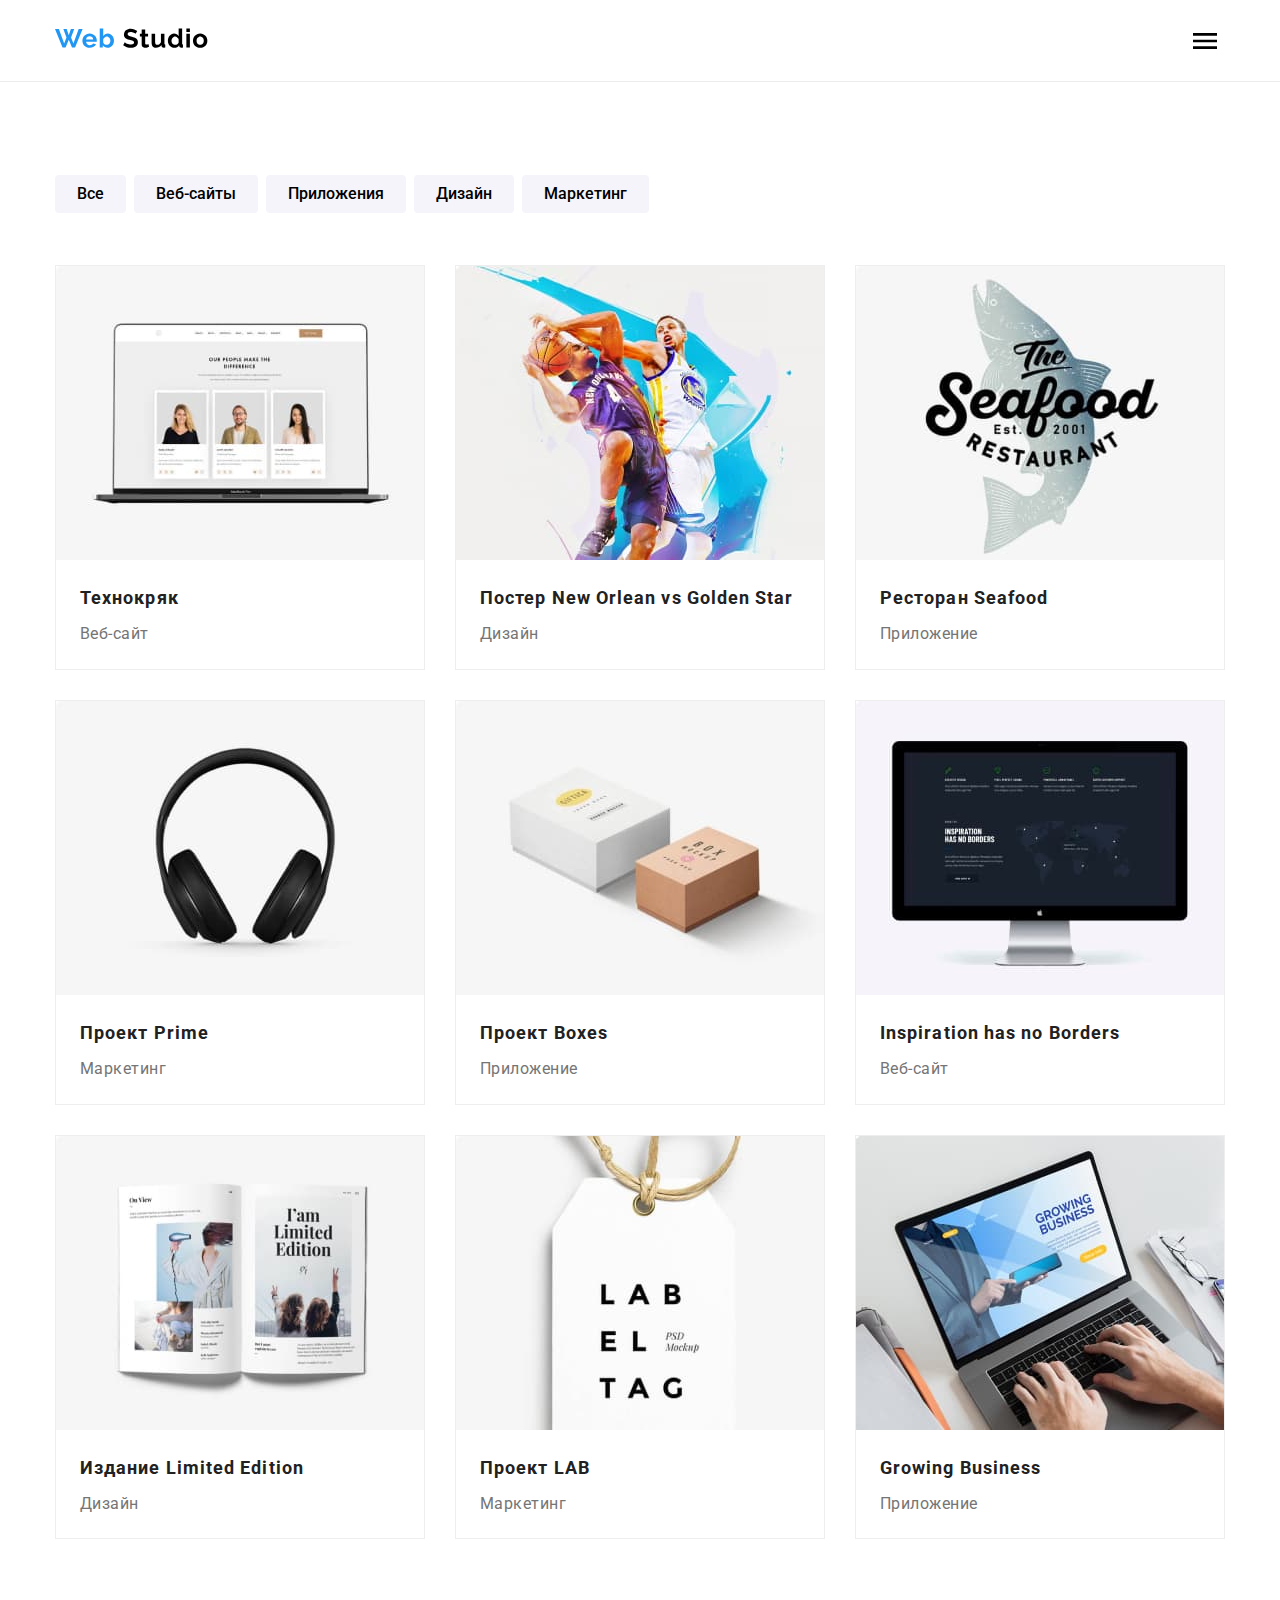
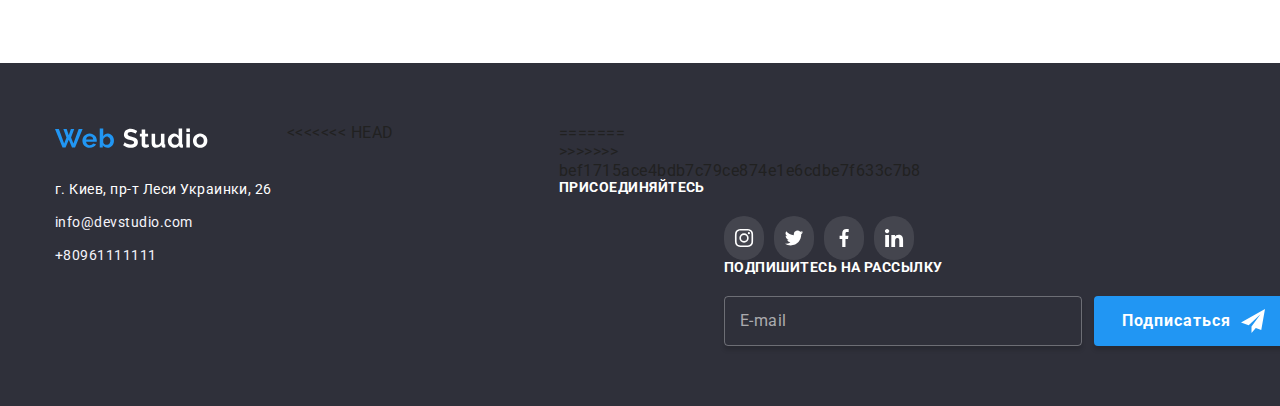
==== commit abccdb1e: "done" ====
--- a/portfolio.html
+++ b/portfolio.html
@@ -300,7 +300,11 @@
             </address>
           </div>
           <!-- Социальные сети -->
+<<<<<<< HEAD
           <div class="social-link-footer">
+=======
+          <div class="footer-social-link-container">
+>>>>>>> bef1715ace4bdb7c79ce874e1e6cdbe7f633c7b8
             <p class="footer-titles">присоединяйтесь</p>
             <div class="social-link-box footer">
               <a
--- a/css/main.min.css
+++ b/css/main.min.css
@@ -1,2 +1,6 @@
+<<<<<<< HEAD
 /*! normalize.css v8.0.1 | MIT License | github.com/necolas/normalize.css */html{line-height:1.15;-webkit-text-size-adjust:100%}body{margin:0}main{display:block}h1{font-size:2em;margin:0.67em 0}hr{-webkit-box-sizing:content-box;box-sizing:content-box;height:0;overflow:visible}pre{font-family:monospace, monospace;font-size:1em}a{background-color:transparent}abbr[title]{border-bottom:none;text-decoration:underline;-webkit-text-decoration:underline dotted;text-decoration:underline dotted}b,strong{font-weight:bolder}code,kbd,samp{font-family:monospace, monospace;font-size:1em}small{font-size:80%}sub,sup{font-size:75%;line-height:0;position:relative;vertical-align:baseline}sub{bottom:-0.25em}sup{top:-0.5em}img{border-style:none}button,input,optgroup,select,textarea{font-family:inherit;font-size:100%;line-height:1.15;margin:0}button,input{overflow:visible}button,select{text-transform:none}button,[type="button"],[type="reset"],[type="submit"]{-webkit-appearance:button}button::-moz-focus-inner,[type="button"]::-moz-focus-inner,[type="reset"]::-moz-focus-inner,[type="submit"]::-moz-focus-inner{border-style:none;padding:0}button:-moz-focusring,[type="button"]:-moz-focusring,[type="reset"]:-moz-focusring,[type="submit"]:-moz-focusring{outline:1px dotted ButtonText}fieldset{padding:0.35em 0.75em 0.625em}legend{-webkit-box-sizing:border-box;box-sizing:border-box;color:inherit;display:table;max-width:100%;padding:0;white-space:normal}progress{vertical-align:baseline}textarea{overflow:auto}[type="checkbox"],[type="radio"]{-webkit-box-sizing:border-box;box-sizing:border-box;padding:0}[type="number"]::-webkit-inner-spin-button,[type="number"]::-webkit-outer-spin-button{height:auto}[type="search"]{-webkit-appearance:textfield;outline-offset:-2px}[type="search"]::-webkit-search-decoration{-webkit-appearance:none}::-webkit-file-upload-button{-webkit-appearance:button;font:inherit}details{display:block}summary{display:list-item}template{display:none}[hidden]{display:none}html{-webkit-box-sizing:border-box;box-sizing:border-box}*,*::before,*::after{margin:0;padding:0;-webkit-box-sizing:inherit;box-sizing:inherit}a{text-decoration:none}li{list-style-type:none}body{color:#212121;font-family:Roboto, sans-serif;letter-spacing:0.03em}ul{margin:0;padding:0}.container{margin-left:auto;margin-right:auto;padding-left:15px;padding-right:15px}@media screen and (max-width: 767px){.container{max-width:480px}}@media screen and (min-width: 768px){.container{width:768px}}@media screen and (min-width: 1200px){.container{width:1200px}}.hide-item{display:none}.section-title{margin-top:0px;margin-bottom:30px;font-weight:700;font-size:36px;line-height:1.16;text-align:center;color:#212121}@media screen and (min-width: 1200px){.section-title{margin-bottom:50px}}.social-link-box{display:-webkit-box;display:-ms-flexbox;display:flex;-webkit-box-pack:center;-ms-flex-pack:center;justify-content:center;-webkit-box-align:center;-ms-flex-align:center;align-items:center}@media screen and (min-width: 768px){.social-link-footer{width:206px;margin-left:165px}}@media screen and (min-width: 1200px){.social-link-footer{margin-left:69px}}.social-link-box.footer{margin-top:20px;display:-webkit-box;display:-ms-flexbox;display:flex;-webkit-box-pack:center;-ms-flex-pack:center;justify-content:center;-webkit-box-align:center;-ms-flex-align:center;align-items:center}@media screen and (min-width: 1200px){.social-link-box.footer{-webkit-box-pack:start;-ms-flex-pack:start;justify-content:flex-start}}.social-link-box.footer a{background-color:rgba(255,255,255,0.1);border-radius:50px}.social-link-box a{display:-webkit-box;display:-ms-flexbox;display:flex;-webkit-box-pack:center;-ms-flex-pack:center;justify-content:center;-webkit-box-align:center;-ms-flex-align:center;align-items:center;padding:0;border:none;width:44px;height:44px;border-radius:50px;-webkit-transition:background-color 250ms cubic-bezier(0.4, 0, 0.2, 1);transition:background-color 250ms cubic-bezier(0.4, 0, 0.2, 1)}.social-link-box a:hover{background-color:#2196f3;border-radius:50px}.social-link-box a+a{margin-left:10px}.social-link{width:40px;height:40px;-webkit-transition:fill 250ms cubic-bezier(0.4, 0, 0.2, 1);transition:fill 250ms cubic-bezier(0.4, 0, 0.2, 1);fill:#afb1b8}.social-link-box a:hover .social-link{fill:#ffffff}.social-link.footer{fill:#ffffff}.header-position{position:relative;border-bottom:1px solid #ececec}.header-container{display:-webkit-box;display:-ms-flexbox;display:flex;-webkit-box-align:center;-ms-flex-align:center;align-items:center}@media screen and (max-width: 767px){.header-container{height:60px}}@media screen and (min-width: 768px){.header-container{height:81px}}@media screen and (min-width: 768px){.logo-header{margin-right:81px}}@media screen and (max-width: 1199px){.logo-header{width:141px;height:28px}}@media screen and (min-width: 1200px){.logo-header{width:153px;height:21px;margin-right:85px}}.menu-button{display:-webkit-inline-box;display:-ms-inline-flexbox;display:inline-flex;border:none;margin-left:auto;padding:0;background-color:transparent}@media screen and (min-width: 768px){.menu-button{display:none}}.menu-container{display:-webkit-box;display:-ms-flexbox;display:flex}@media screen and (max-width: 767px){.menu-container{display:none;position:absolute;top:101%;left:0;width:100%;padding-top:60px;padding-bottom:60px;background-color:#ffffff;z-index:10;-webkit-box-shadow:0px 1px 3px rgba(0,0,0,0.16),0px 2px 4px rgba(0,0,0,0.08),0px 4px 8px rgba(0,0,0,0.04);box-shadow:0px 1px 3px rgba(0,0,0,0.16),0px 2px 4px rgba(0,0,0,0.08),0px 4px 8px rgba(0,0,0,0.04)}}.menu-container.is-open{display:block}.menu-button .icon-clouse{display:none}.menu-button.is-open .icon-clouse{display:-webkit-inline-box;display:-ms-inline-flexbox;display:inline-flex}.menu-button.is-open .icon-menu{display:none}.header-list{padding:0;display:-webkit-box;display:-ms-flexbox;display:flex;-webkit-box-orient:vertical;-webkit-box-direction:normal;-ms-flex-direction:column;flex-direction:column;-webkit-box-pack:center;-ms-flex-pack:center;justify-content:center;-webkit-box-align:center;-ms-flex-align:center;align-items:center}@media screen and (min-width: 768px){.header-list{-webkit-box-orient:horizontal;-webkit-box-direction:normal;-ms-flex-direction:row;flex-direction:row}}@media screen and (min-width: 768px){.header-list li:not(:last-child){margin-right:50px}}@media screen and (max-width: 767px){.header-list li:not(:last-child){margin-bottom:32px}}@media screen and (max-width: 767px){.header-list li:last-child{margin-bottom:52px}}.header-nav-link{padding-bottom:8px;font-weight:500;font-size:14px;line-height:1.14;letter-spacing:0.02em;color:#212121;-webkit-transition:color 250ms cubic-bezier(0.4, 0, 0.2, 1);transition:color 250ms cubic-bezier(0.4, 0, 0.2, 1)}@media screen and (max-width: 767px){.header-nav-link{font-size:18px;line-height:1.16}}.header-nav-link:hover,.header-nav-link:focus{color:#2196f3}.active-page{position:relative}.active-page::after{content:"";position:absolute;bottom:0;display:block;width:100%;height:4px;background:#2196f3;border-radius:2px}.header-address{margin-left:305px;display:-webkit-box;display:-ms-flexbox;display:flex;-webkit-box-pack:center;-ms-flex-pack:center;justify-content:center}@media screen and (min-width: 768px) and (max-width: 1199px){.header-address :first-child{margin-bottom:10px}}@media screen and (max-width: 1199px){.header-address{-webkit-box-orient:vertical;-webkit-box-direction:normal;-ms-flex-direction:column;flex-direction:column;-webkit-box-align:start;-ms-flex-align:start;align-items:flex-start;margin-left:84px}}@media screen and (max-width: 767px){.header-address{-webkit-box-align:center;-ms-flex-align:center;align-items:center}}@media screen and (max-width: 767px){.header-address a:not(:first-child){margin-top:16px}}@media screen and (min-width: 1200px){.header-address a:not(:first-child){margin-left:30px}}.icon-header{padding:0;display:block;margin-right:10px;fill:#757575}.header-nav-adress{display:-webkit-box;display:-ms-flexbox;display:flex;-webkit-box-pack:center;-ms-flex-pack:center;justify-content:center;-webkit-box-align:center;-ms-flex-align:center;align-items:center;font-style:normal;font-weight:500;font-size:18px;line-height:1.16;letter-spacing:0.02em;color:#757575;-webkit-transition:color 250ms cubic-bezier(0.4, 0, 0.2, 1),fill 250ms cubic-bezier(0.4, 0, 0.2, 1);transition:color 250ms cubic-bezier(0.4, 0, 0.2, 1),fill 250ms cubic-bezier(0.4, 0, 0.2, 1)}@media screen and (min-width: 768px){.header-nav-adress{font-size:12px}}@media screen and (min-width: 1200px){.header-nav-adress{font-size:14px;line-height:1.14}}.header-nav-adress:hover,.header-nav-adress:focus{color:#2196f3;fill:#2196f3}.footer-section{background-color:#2f303a}.footer-box{padding-top:60px;padding-bottom:60px}@media screen and (max-width: 1199px){.footer-box{text-align:center}}@media screen and (min-width: 768px){.footer-box{display:-webkit-box;display:-ms-flexbox;display:flex;-ms-flex-wrap:wrap;flex-wrap:wrap}}.footer-titles{font-style:normal;font-weight:700;font-size:14px;line-height:1.14;text-transform:uppercase;color:#fff}@media screen and (max-width: 767px){.footer-titles{margin-top:60px}}.logo-footer{--color4: #ffffff}@media screen and (min-width: 768px){.footer-contacts{width:232px}}@media screen and (min-width: 768px) and (max-width: 1199px){.footer-contacts{margin-left:76px}}.footer-adress-list{margin-top:20px}@media screen and (max-width: 1199px){.footer-adress-list{text-align:center}}.footer-adress-list .item:not(:first-child){margin-top:9px}.footer-adress-link{margin-top:9px;font-style:normal;font-size:14px;line-height:1.7;color:rgba(255,255,255,0.6)}.footer-adress-map{font-style:normal;font-size:14px;line-height:1.7;color:#fff}@media screen and (max-width: 767px){.mailing{max-width:450px}}@media screen and (min-width: 768px) and (max-width: 1199px){.mailing{width:450px;margin-left:auto;margin-right:auto;margin-top:60px}}@media screen and (min-width: 1200px){.mailing{width:570px;margin-left:93px}}.footer-subscription{display:block;margin-top:20px}@media screen and (min-width: 1200px){.footer-subscription{display:-webkit-box;display:-ms-flexbox;display:flex}}.footer-subscription-box{position:relative;margin-right:12px;max-width:450px}@media screen and (max-width: 1199px){.footer-subscription-box{margin-bottom:20px}}@media screen and (min-width: 1200px){.footer-subscription-box{width:358px}}.footer-subscription-label{position:absolute;top:50%;left:16px;-webkit-transform:translateY(-50%);transform:translateY(-50%);font-size:16px;line-height:1.25;letter-spacing:0.03em;color:rgba(255,255,255,0.6);-webkit-transition:-webkit-transform 250ms cubic-bezier(0.4, 0, 0.2, 1);transition:-webkit-transform 250ms cubic-bezier(0.4, 0, 0.2, 1);transition:transform 250ms cubic-bezier(0.4, 0, 0.2, 1);transition:transform 250ms cubic-bezier(0.4, 0, 0.2, 1), -webkit-transform 250ms cubic-bezier(0.4, 0, 0.2, 1)}.footer-subscription-field:focus+.footer-subscription-label,.footer-subscription-field:not(:placeholder-shown)+.footer-subscription-label{-webkit-transform:translateY(-40px);transform:translateY(-40px);left:16px;font-size:12px;line-height:1.16;letter-spacing:0.01em}.footer-subscription-field{width:100%;height:50px;padding:15px 16px;border:1px solid rgba(255,255,255,0.3);-webkit-box-shadow:0px 4px 4px rgba(0,0,0,0.15);box-shadow:0px 4px 4px rgba(0,0,0,0.15);border-radius:4px;outline:none;font-size:16px;line-height:1.25;letter-spacing:0.03em;background-color:transparent;color:rgba(255,255,255,0.6)}.footer-subscription-button{display:-webkit-inline-box;display:-ms-inline-flexbox;display:inline-flex;-webkit-box-align:center;-ms-flex-align:center;align-items:center;-webkit-box-pack:center;-ms-flex-pack:center;justify-content:center;width:200px;height:50px;font-size:16px;font-weight:700;line-height:1.87;letter-spacing:0.06em;color:#fff;background:#2196f3;-webkit-box-shadow:0px 4px 4px rgba(0,0,0,0.15);box-shadow:0px 4px 4px rgba(0,0,0,0.15);border:transparent;border-radius:4px}.footer-subscription-icon{width:24px;height:24px;margin-left:10px}.services-hero{margin-left:auto;margin-right:auto;max-width:1600px;height:600px;padding-top:200px;text-align:center;background-image:-webkit-gradient(linear, left top, right top, from(rgba(47,48,58,0.8)), to(rgba(47,48,58,0.8))),url(../images/header.jpg);background-image:linear-gradient(to right, rgba(47,48,58,0.8), rgba(47,48,58,0.8)),url(../images/header.jpg);background-repeat:no-repeat;background-position:center;background-size:cover}.services-text-hero{margin-top:0px;margin-bottom:30px;font-weight:900;font-size:26px;line-height:1.61538;text-align:center;letter-spacing:0.06em;text-transform:uppercase;color:#fff}@media screen and (min-width: 1200px){.services-text-hero{font-size:44px;line-height:1.36364}}.services-button{display:inline-block;min-width:200px;height:50px;padding:10px 32px;font-weight:700;font-size:16px;line-height:1.87;text-align:center;letter-spacing:0.06em;color:#fff;background-color:#2196f3;-webkit-box-shadow:0px 4px 4px rgba(0,0,0,0.15);box-shadow:0px 4px 4px rgba(0,0,0,0.15);border-radius:4px;-webkit-transition:background-color 250ms cubic-bezier(0.4, 0, 0.2, 1);transition:background-color 250ms cubic-bezier(0.4, 0, 0.2, 1)}.services-button:hover{background-color:#188ce8}.feature-section{padding-bottom:60px}@media screen and (min-width: 1200px){.feature-section{padding-bottom:0px}}@media screen and (max-width: 1119px){.feature{padding-top:60px}}@media screen and (min-width: 1200px){.feature{padding-top:95px}}@media screen and (min-width: 768px){.feature{display:-webkit-box;display:-ms-flexbox;display:flex;-ms-flex-wrap:wrap;flex-wrap:wrap}}.feature li{width:100%}@media screen and (min-width: 768px){.feature li{width:354px}}@media screen and (min-width: 768px) and (max-width: 1199px){.feature li:nth-child(2n+2){margin-left:30px}}@media screen and (min-width: 1200px){.feature li{width:270px}.feature li+li{margin-left:30px}}.feature li::before{content:"";display:block;height:120px;margin-bottom:30px;background-repeat:no-repeat;background-size:70px 70px;background-position:center;background-color:#f5f4fa}@media screen and (max-width: 767px){.feature li::before{margin-bottom:55px}}.antena-img::before{background-image:url(../images/antena.svg)}.clock-img::before{background-image:url(..//images/clock.svg)}.diagram-img::before{background-image:url(..//images/diagram.svg)}.container-img::before{background-image:url(..//images/astronaunt.svg)}.feature-title{margin-bottom:10px;font-weight:700;font-size:14px;line-height:1.14;text-transform:uppercase}@media screen and (max-width: 767px){.feature-title{text-align:center}}.feature-text{font-weight:400;font-size:14px;line-height:1.7;color:#757575}@media screen and (max-width: 1199px){.feature-text{padding-bottom:30px}}.what-are-we-doing{display:none}@media screen and (min-width: 1200px){.what-are-we-doing{display:block;padding-top:95px;padding-bottom:95px}}.what-are-we-doing-list li{position:relative;max-width:370px;max-height:294px}.what-are-we-doing li+li{margin-left:30px}.what-are-we-doing-text{position:absolute;bottom:0;width:370px;height:70px;padding-top:27px;color:#fff;background:rgba(47,48,58,0.8);text-align:center;font-weight:700;font-size:14px;line-height:1.14;text-transform:uppercase}.what-are-we-doing ul{display:-webkit-box;display:-ms-flexbox;display:flex}.our-team{background-color:#f5f4fa;padding-top:94px;padding-bottom:94px}@media screen and (min-width: 768px){.our-team{padding-top:60px;padding-bottom:60px}}.our-team ul{display:block}@media screen and (min-width: 768px){.our-team ul{display:-webkit-box;display:-ms-flexbox;display:flex;-ms-flex-wrap:wrap;flex-wrap:wrap}}.our-team .box{background-color:#fff;-webkit-box-shadow:0px 2px 1px rgba(0,0,0,0.2),0px 1px 1px rgba(0,0,0,0.14),0px 1px 3px rgba(0,0,0,0.12);box-shadow:0px 2px 1px rgba(0,0,0,0.2),0px 1px 1px rgba(0,0,0,0.14),0px 1px 3px rgba(0,0,0,0.12);border-radius:0px 0px 4px 4px;padding-bottom:24px}.our-team li{margin-left:auto;margin-right:auto}@media screen and (max-width: 767px){.our-team li{max-width:450px;margin-bottom:30px}}@media screen and (min-width: 768px){.our-team li{width:354px}.our-team li:nth-child(2n+2){margin-left:30px}.our-team li:nth-child(n+2){margin-bottom:30px}}@media screen and (min-width: 1200px){.our-team li{width:270px}.our-team li+li{margin-left:30px}}.our-team-title{margin-top:30px;margin-bottom:10px;font-weight:500;font-size:16px;line-height:1.18;text-align:center;color:#212121}.our-team-text{margin-bottom:15px;font-weight:400;font-size:16px;line-height:1.18;text-align:center;color:#757575}.our-clients{padding-top:60px;padding-bottom:60px}@media screen and (min-width: 1200px){.our-clients{padding-top:94px;padding-bottom:94px}}.our-clients-list{display:-webkit-box;display:-ms-flexbox;display:flex;-ms-flex-wrap:wrap;flex-wrap:wrap;-webkit-box-pack:center;-ms-flex-pack:center;justify-content:center;-webkit-box-align:center;-ms-flex-align:center;align-items:center}.our-clients-list li{max-width:calc(50% - 30px)}@media screen and (max-width: 767px){.our-clients-list li:nth-child(2n+2){margin-left:30px}.our-clients-list li:nth-child(n+3){margin-top:30px}}@media screen and (min-width: 768px) and (max-width: 1199px){.our-clients-list li{width:226px}.our-clients-list li:nth-child(3n+2){margin-right:30px;margin-left:30px}.our-clients-list li:nth-child(n+4){margin-top:30px}}@media screen and (min-width: 1200px){.our-clients-list li{width:170px}.our-clients-list li+li{margin-left:30px}}.our-clients-list a{display:-webkit-box;display:-ms-flexbox;display:flex;-webkit-box-pack:center;-ms-flex-pack:center;justify-content:center;-webkit-box-align:center;-ms-flex-align:center;align-items:center;border:1px solid #afb1b8;border-radius:4px;max-width:210px;-webkit-transition:border 250ms cubic-bezier(0.4, 0, 0.2, 1);transition:border 250ms cubic-bezier(0.4, 0, 0.2, 1)}.our-clients-list a:hover{border:1px solid #2196f3}.our-clients-list a:hover .our-clients-label{fill:#2196f3}.our-clients-label{max-width:210px;max-height:90px;fill:#afb1b8;-webkit-transition:fill 250ms cubic-bezier(0.4, 0, 0.2, 1);transition:fill 250ms cubic-bezier(0.4, 0, 0.2, 1)}.backdrop{position:fixed;left:0;top:0;width:100%;height:100%;background-color:rgba(0,0,0,0.2);-webkit-transition:opacity 350ms cubic-bezier(0.4, 0, 0.2, 1);transition:opacity 350ms cubic-bezier(0.4, 0, 0.2, 1);z-index:10}.backdrop.is-hidden{opacity:0;visibility:hidden;pointer-events:none}.modal{position:absolute;top:50%;left:50%;-webkit-transform:translate(-50%, -50%);transform:translate(-50%, -50%);max-width:calc(100% - 30px);max-height:calc(100% - 30px);overflow:auto;padding:10px 40px 40px 40px;background:#fff;-webkit-box-shadow:0px 2px 1px rgba(0,0,0,0.2),0px 1px 1px rgba(0,0,0,0.14),0px 1px 3px rgba(0,0,0,0.12);box-shadow:0px 2px 1px rgba(0,0,0,0.2),0px 1px 1px rgba(0,0,0,0.14),0px 1px 3px rgba(0,0,0,0.12);border-radius:4px}@media screen and (max-width: 1199px){.modal{padding:8px 45px 40px 36px}}.button-clouse{display:block;width:30px;height:30px;margin-right:-30px;margin-left:auto;background:#fff;border:1px solid rgba(0,0,0,0.1);border-radius:50%}.icon-clouse{width:11px;height:11px;fill:#000000}.text-modal{display:block;margin-bottom:30px;font-weight:700;font-size:20px;line-height:1.15;text-align:center;letter-spacing:0.03em}.modal-box{position:relative}@media screen and (max-width: 1199px){.modal-box{max-width:100%}}.icon-name{position:absolute;fill:black;top:50%;left:16px;-webkit-transform:translateY(-50%);transform:translateY(-50%);width:12px;height:12px;z-index:1}.modal-form-input:focus ~ .icon-name,.modal-form-input:not(:placeholder-shown) ~ .icon-name{fill:#2196f3}.modal-form{display:-webkit-box;display:-ms-flexbox;display:flex;-webkit-box-orient:vertical;-webkit-box-direction:normal;-ms-flex-direction:column;flex-direction:column;-webkit-box-pack:center;-ms-flex-pack:center;justify-content:center;-webkit-box-align:center;-ms-flex-align:center;align-items:center}.modal-label{position:absolute;top:50%;left:42px;-webkit-transform:translateY(-50%);transform:translateY(-50%);color:#757575;font-size:14px;line-height:1.14;letter-spacing:0.01em;-webkit-transition:-webkit-transform 250ms cubic-bezier(0.4, 0, 0.2, 1);transition:-webkit-transform 250ms cubic-bezier(0.4, 0, 0.2, 1);transition:transform 250ms cubic-bezier(0.4, 0, 0.2, 1);transition:transform 250ms cubic-bezier(0.4, 0, 0.2, 1), -webkit-transform 250ms cubic-bezier(0.4, 0, 0.2, 1)}.modal-form-input:focus+.modal-label,.modal-form-input:not(:placeholder-shown)+.modal-label{-webkit-transform:translateY(-40px);transform:translateY(-40px);left:16px;color:#2196f3;font-size:12px;line-height:1.16;letter-spacing:0.01em}.coments{position:absolute;top:12px;left:16px;color:#757575;font-size:14px;line-height:1.14;letter-spacing:0.01em;-webkit-transition:-webkit-transform 250ms cubic-bezier(0.4, 0, 0.2, 1);transition:-webkit-transform 250ms cubic-bezier(0.4, 0, 0.2, 1);transition:transform 250ms cubic-bezier(0.4, 0, 0.2, 1);transition:transform 250ms cubic-bezier(0.4, 0, 0.2, 1), -webkit-transform 250ms cubic-bezier(0.4, 0, 0.2, 1)}.modal-form-input:focus+.coments,.modal-form-input:not(:placeholder-shown)+.coments{-webkit-transform:translateY(-30px);transform:translateY(-30px);left:16px;color:#2196f3;border-color:#2196f3;font-size:12px;line-height:1.16;letter-spacing:0.01em}.modal-form li:not(:first-child){margin-top:28px}.modal-form li:nth-child(5){margin-top:20px}.modal-form-input{width:370px;max-width:100%;height:40px;padding:12px 18px 12px 42px;border:1px solid rgba(33,33,33,0.2);border-radius:4px;outline:none;font-size:14px;line-height:1.14;letter-spacing:0.01em;color:#757575}@media screen and (min-width: 1200px){.modal-form-input{width:448px}}.modal-form-input:focus,.modal-form-input:not(:placeholder-shown){border-color:#2196f3;outline:none}.modal-form-input.text-area{height:120px;resize:none;padding:12px;padding:12px 16px}.checkbox-box{display:-webkit-box;display:-ms-flexbox;display:flex;-webkit-box-align:center;-ms-flex-align:center;align-items:center;-webkit-box-pack:center;-ms-flex-pack:center;justify-content:center;padding:0;position:relative}.checkbox{position:absolute;width:1px;height:1px;margin:-1px;border:0;padding:0;clip:rect(0 0 0 0);overflow:hidden}.check-text{display:-webkit-box;display:-ms-flexbox;display:flex;-webkit-box-align:center;-ms-flex-align:center;align-items:center;-webkit-box-pack:center;-ms-flex-pack:center;justify-content:center;font-size:14px;line-height:1.7;letter-spacing:0.03em;color:#757575}@media screen and (max-width: 1199px){.check-text{font-size:12px;line-height:1.16}}.check-text::before{content:" ";width:16px;height:15px;border:1px solid black;border-radius:2px;margin-right:8px}.check-text a{color:#2196f3;-webkit-text-decoration-line:underline;text-decoration-line:underline}.checkbox:checked ~ .check-text::before{padding:0;background:#2196f3;border:none;background-image:url(../images/icon-check.svg);background-size:cover;background-repeat:no-repeat;background-origin:border-box;fill:#ffffff}.modal-button-send{min-width:200px;min-height:50px;padding:10px 32px;background:#2196f3;-webkit-box-shadow:0px 4px 4px rgba(0,0,0,0.15);box-shadow:0px 4px 4px rgba(0,0,0,0.15);border-radius:4px;border:1px solid #2196f3;font-weight:700;font-size:16px;line-height:1.87;text-align:center;letter-spacing:0.06em;color:#fff;background-color:#2196f3;-webkit-transition:background-color 250ms cubic-bezier(0.4, 0, 0.2, 1);transition:background-color 250ms cubic-bezier(0.4, 0, 0.2, 1)}.modal-button-send:hover,.modal-button-send:focus{background-color:#188ce8}.portfolio-box{padding-top:93px;padding-bottom:94px}@media screen and (max-width: 1199px){.portfolio-box{padding-top:60px;padding-bottom:60px}}.filters-flex{display:-webkit-box;display:-ms-flexbox;display:flex;-webkit-box-pack:start;-ms-flex-pack:start;justify-content:flex-start;-ms-flex-wrap:wrap;flex-wrap:wrap;margin-bottom:52px}@media screen and (min-width: 768px){.filters-flex{-webkit-box-pack:center;-ms-flex-pack:center;justify-content:center}}.filters-flex li+li{margin-left:8px}@media screen and (max-width: 767px){.filters-flex li:nth-child(3n+1){margin-left:0px}.filters-flex li:nth-child(1n+4){margin-top:15px}}.filters-button{background-color:#f5f4fa;padding:6px 22px;border-radius:4px;border:none;font-weight:500;font-size:16px;line-height:1.62;outline:none;-webkit-transition:color 250ms cubic-bezier(0.4, 0, 0.2, 1),background-color 250ms cubic-bezier(0.4, 0, 0.2, 1),-webkit-box-shadow 250ms cubic-bezier(0.4, 0, 0.2, 1);transition:color 250ms cubic-bezier(0.4, 0, 0.2, 1),background-color 250ms cubic-bezier(0.4, 0, 0.2, 1),-webkit-box-shadow 250ms cubic-bezier(0.4, 0, 0.2, 1);transition:color 250ms cubic-bezier(0.4, 0, 0.2, 1),background-color 250ms cubic-bezier(0.4, 0, 0.2, 1),box-shadow 250ms cubic-bezier(0.4, 0, 0.2, 1);transition:color 250ms cubic-bezier(0.4, 0, 0.2, 1),background-color 250ms cubic-bezier(0.4, 0, 0.2, 1),box-shadow 250ms cubic-bezier(0.4, 0, 0.2, 1),-webkit-box-shadow 250ms cubic-bezier(0.4, 0, 0.2, 1)}.filters-button:hover,.filters-button:focus{background-color:#2196f3;color:#fff;-webkit-box-shadow:0px 2px 2px rgba(0,0,0,0.12),0px 1px 2px rgba(0,0,0,0.08),0px 3px 1px rgba(0,0,0,0.1);box-shadow:0px 2px 2px rgba(0,0,0,0.12),0px 1px 2px rgba(0,0,0,0.08),0px 3px 1px rgba(0,0,0,0.1);border-radius:4px;border:none}@media screen and (min-width: 768px){.portfolio{display:-webkit-box;display:-ms-flexbox;display:flex;-ms-flex-wrap:wrap;flex-wrap:wrap}}@media screen and (max-width: 767px){.portfolio li{max-width:450px}.portfolio li+li{margin-top:30px}}@media screen and (min-width: 768px) and (max-width: 1199px){.portfolio li{width:354px}.portfolio li:nth-child(2n+2){margin-left:30px}.portfolio li:nth-child(n+2){margin-bottom:30px}}@media screen and (min-width: 1200px){.portfolio li{max-width:370px;margin-right:30px;margin-bottom:30px}.portfolio li:nth-child(3n){margin-right:0}}.portfolio a{display:block;width:100%;height:100%;border:1px solid #eeeeee;-webkit-transition:-webkit-box-shadow 250ms cubic-bezier(0.4, 0, 0.2, 1);transition:-webkit-box-shadow 250ms cubic-bezier(0.4, 0, 0.2, 1);transition:box-shadow 250ms cubic-bezier(0.4, 0, 0.2, 1);transition:box-shadow 250ms cubic-bezier(0.4, 0, 0.2, 1), -webkit-box-shadow 250ms cubic-bezier(0.4, 0, 0.2, 1)}.portfolio a:hover{-webkit-box-shadow:1px 4px 6px rgba(0,0,0,0.16),0px 4px 4px rgba(0,0,0,0.06),0px 1px 1px rgba(0,0,0,0.12);box-shadow:1px 4px 6px rgba(0,0,0,0.16),0px 4px 4px rgba(0,0,0,0.06),0px 1px 1px rgba(0,0,0,0.12)}.portfolio a:hover .back-side-card{-webkit-transform:translateY(0%);transform:translateY(0%)}.card{position:relative;overflow:hidden;width:100%;height:294px}@media screen and (min-width: 768px){.card{max-width:354px}}@media screen and (min-width: 1200px){.card{max-width:370px}}.back-side-card{position:absolute;top:0;left:0;max-width:450px;height:294px;padding:63px 24px;color:#fff;background:rgba(33,150,243,0.9);font-weight:400;font-size:18px;line-height:1.56;letter-spacing:0.03em;-webkit-transform:translateY(100%);transform:translateY(100%);-webkit-transition:-webkit-transform 250ms cubic-bezier(0.4, 0, 0.2, 1);transition:-webkit-transform 250ms cubic-bezier(0.4, 0, 0.2, 1);transition:transform 250ms cubic-bezier(0.4, 0, 0.2, 1);transition:transform 250ms cubic-bezier(0.4, 0, 0.2, 1), -webkit-transform 250ms cubic-bezier(0.4, 0, 0.2, 1)}@media screen and (min-width: 768px){.back-side-card{max-width:354px}}@media screen and (min-width: 1200px){.back-side-card{max-width:370px}}.main-content-headers{margin-top:20px;padding-left:24px;font-weight:700;font-size:18px;line-height:2;letter-spacing:0.06em;color:#212121}.main-content-text{margin-top:4px;margin-bottom:20px;padding-left:24px;font-size:16px;line-height:1.8;color:#757575}.main-content-text-target{font-size:18px;line-height:1.5;color:#fff}
+=======
+/*! normalize.css v8.0.1 | MIT License | github.com/necolas/normalize.css */html{line-height:1.15;-webkit-text-size-adjust:100%}body{margin:0}main{display:block}h1{font-size:2em;margin:0.67em 0}hr{-webkit-box-sizing:content-box;box-sizing:content-box;height:0;overflow:visible}pre{font-family:monospace, monospace;font-size:1em}a{background-color:transparent}abbr[title]{border-bottom:none;text-decoration:underline;-webkit-text-decoration:underline dotted;text-decoration:underline dotted}b,strong{font-weight:bolder}code,kbd,samp{font-family:monospace, monospace;font-size:1em}small{font-size:80%}sub,sup{font-size:75%;line-height:0;position:relative;vertical-align:baseline}sub{bottom:-0.25em}sup{top:-0.5em}img{border-style:none}button,input,optgroup,select,textarea{font-family:inherit;font-size:100%;line-height:1.15;margin:0}button,input{overflow:visible}button,select{text-transform:none}button,[type="button"],[type="reset"],[type="submit"]{-webkit-appearance:button}button::-moz-focus-inner,[type="button"]::-moz-focus-inner,[type="reset"]::-moz-focus-inner,[type="submit"]::-moz-focus-inner{border-style:none;padding:0}button:-moz-focusring,[type="button"]:-moz-focusring,[type="reset"]:-moz-focusring,[type="submit"]:-moz-focusring{outline:1px dotted ButtonText}fieldset{padding:0.35em 0.75em 0.625em}legend{-webkit-box-sizing:border-box;box-sizing:border-box;color:inherit;display:table;max-width:100%;padding:0;white-space:normal}progress{vertical-align:baseline}textarea{overflow:auto}[type="checkbox"],[type="radio"]{-webkit-box-sizing:border-box;box-sizing:border-box;padding:0}[type="number"]::-webkit-inner-spin-button,[type="number"]::-webkit-outer-spin-button{height:auto}[type="search"]{-webkit-appearance:textfield;outline-offset:-2px}[type="search"]::-webkit-search-decoration{-webkit-appearance:none}::-webkit-file-upload-button{-webkit-appearance:button;font:inherit}details{display:block}summary{display:list-item}template{display:none}[hidden]{display:none}html{-webkit-box-sizing:border-box;box-sizing:border-box}*,*::before,*::after{margin:0;padding:0;-webkit-box-sizing:inherit;box-sizing:inherit}a{text-decoration:none}li{list-style-type:none}body{color:#212121;font-family:Roboto, sans-serif;letter-spacing:0.03em}ul{margin:0;padding:0}.container{margin-left:auto;margin-right:auto;padding-left:15px;padding-right:15px}@media screen and (max-width: 767px){.container{max-width:480px}}@media screen and (min-width: 768px){.container{max-width:768px}}@media screen and (min-width: 1200px){.container{max-width:1200px}}.hide-item{display:none}.section-title{margin-top:0px;margin-bottom:30px;font-weight:700;font-size:36px;line-height:1.16;text-align:center;color:#212121}@media screen and (min-width: 1200px){.section-title{margin-bottom:50px}}.social-link-box{display:-webkit-box;display:-ms-flexbox;display:flex;-webkit-box-pack:center;-ms-flex-pack:center;justify-content:center;-webkit-box-align:center;-ms-flex-align:center;align-items:center}.social-link-box.footer{margin-top:20px}.social-link-box.footer a{background-color:rgba(255,255,255,0.1);border-radius:50px}.social-link-box a{display:-webkit-box;display:-ms-flexbox;display:flex;-webkit-box-pack:center;-ms-flex-pack:center;justify-content:center;-webkit-box-align:center;-ms-flex-align:center;align-items:center;padding:0;border:none;width:44px;height:44px;border-radius:50px;-webkit-transition:background-color 250ms cubic-bezier(0.4, 0, 0.2, 1);transition:background-color 250ms cubic-bezier(0.4, 0, 0.2, 1)}.social-link-box a:hover{background-color:#2196f3;border-radius:50px}.social-link-box a+a{margin-left:10px}.social-link{width:40px;height:40px;-webkit-transition:fill 250ms cubic-bezier(0.4, 0, 0.2, 1);transition:fill 250ms cubic-bezier(0.4, 0, 0.2, 1);fill:#afb1b8}.social-link-box a:hover .social-link{fill:#ffffff}.social-link.footer{fill:#ffffff}.header-position{position:relative;border-bottom:1px solid #ececec}.header-container{display:-webkit-box;display:-ms-flexbox;display:flex;-webkit-box-align:center;-ms-flex-align:center;align-items:center}@media screen and (max-width: 767px){.header-container{height:60px}}@media screen and (min-width: 768px){.header-container{height:81px}}@media screen and (max-width: 1999px){.logo-header{width:141px;height:28px}}@media screen and (min-width: 1200px){.logo-header{width:153px;height:21px}}.menu-button{display:-webkit-inline-box;display:-ms-inline-flexbox;display:inline-flex;border:none;margin-left:auto;padding:0;background-color:transparent}.menu-container{display:none;position:absolute;top:101%;left:0;width:100%;padding-top:60px;padding-bottom:60px;background-color:#ffffff;z-index:10;-webkit-box-shadow:0px 1px 3px rgba(0,0,0,0.16),0px 2px 4px rgba(0,0,0,0.08),0px 4px 8px rgba(0,0,0,0.04);box-shadow:0px 1px 3px rgba(0,0,0,0.16),0px 2px 4px rgba(0,0,0,0.08),0px 4px 8px rgba(0,0,0,0.04)}.menu-container.is-open{display:block}.menu-button .icon-clouse{display:none}.menu-button.is-open .icon-clouse{display:-webkit-inline-box;display:-ms-inline-flexbox;display:inline-flex}.menu-button.is-open .icon-menu{display:none}.header-list{padding:0;display:-webkit-box;display:-ms-flexbox;display:flex;-webkit-box-orient:vertical;-webkit-box-direction:normal;-ms-flex-direction:column;flex-direction:column;-webkit-box-pack:center;-ms-flex-pack:center;justify-content:center;-webkit-box-align:center;-ms-flex-align:center;align-items:center}@media screen and (max-width: 767px){.header-list li:not(:last-child){margin-bottom:32px}}@media screen and (min-width: 768px){.header-list li:not(:last-child){margin-left:50px}}@media screen and (max-width: 767px){.header-list li:last-child{margin-bottom:52px}}.header-nav-link{padding-bottom:8px;font-weight:500;font-size:14px;line-height:1.14;letter-spacing:0.02em;color:#212121;-webkit-transition:color 250ms cubic-bezier(0.4, 0, 0.2, 1);transition:color 250ms cubic-bezier(0.4, 0, 0.2, 1)}.header-nav-link:hover,.header-nav-link:focus{color:#2196f3}.active-page{position:relative}.active-page::after{content:"";position:absolute;bottom:0;display:block;width:100%;height:4px;background:#2196f3;border-radius:2px}.header-address{margin-left:auto;display:-webkit-box;display:-ms-flexbox;display:flex;-webkit-box-pack:center;-ms-flex-pack:center;justify-content:center}@media screen and (max-width: 767px){.header-address{-webkit-box-orient:vertical;-webkit-box-direction:normal;-ms-flex-direction:column;flex-direction:column;-webkit-box-align:center;-ms-flex-align:center;align-items:center}}@media screen and (max-width: 767px){.header-address a:not(:first-child){margin-top:16px}}.icon-header{padding:0;display:block;margin-right:10px;fill:#757575}.header-nav-adress{display:-webkit-box;display:-ms-flexbox;display:flex;-webkit-box-pack:center;-ms-flex-pack:center;justify-content:center;-webkit-box-align:center;-ms-flex-align:center;align-items:center;font-style:normal;font-weight:500;font-size:14px;line-height:1.14;letter-spacing:0.02em;color:#757575;-webkit-transition:color 250ms cubic-bezier(0.4, 0, 0.2, 1),fill 250ms cubic-bezier(0.4, 0, 0.2, 1);transition:color 250ms cubic-bezier(0.4, 0, 0.2, 1),fill 250ms cubic-bezier(0.4, 0, 0.2, 1)}.header-nav-adress:hover,.header-nav-adress:focus{color:#2196f3;fill:#2196f3}.footer-section{background-color:#2f303a}.footer-box{padding-top:60px;padding-bottom:60px}@media screen and (max-width: 1199px){.footer-box{text-align:center}}@media screen and (min-width: 768px){.footer-box{display:-webkit-box;display:-ms-flexbox;display:flex}}@media screen and (min-width: 768px){.footer-box div:nth-child(2){margin-left:165px}}@media screen and (min-width: 768px){.footer-box div+div{margin-left:94px}}.footer-titles{font-style:normal;font-weight:700;font-size:14px;line-height:1.14;text-transform:uppercase;color:#fff}@media screen and (max-width: 767px){.footer-titles{margin-top:60px}}.logo-footer{--color4: #ffffff}.footer-adress-list{margin-top:20px}@media screen and (max-width: 1199px){.footer-adress-list{text-align:center}}@media screen and (min-width: 1200px){.footer-contacts .item{width:231px}}.footer-contacts .item:not(:first-child){margin-top:9px}.footer-adress-link{margin-top:9px;font-style:normal;font-size:14px;line-height:1.7;color:#f5f4fa}.footer-adress-map{font-style:normal;font-size:14px;line-height:1.7;color:#fff}.mailing{max-width:450px}@media screen and (min-width: 1200px){.mailing{max-width:570px}}.footer-subscription{display:block;margin-top:20px}@media screen and (min-width: 1200px){.footer-subscription{display:-webkit-box;display:-ms-flexbox;display:flex}}.footer-subscription-box{position:relative;margin-right:12px;max-width:450px}@media screen and (max-width: 1199px){.footer-subscription-box{margin-bottom:20px}}@media screen and (min-width: 1200px){.footer-subscription-box{max-width:358px}}.footer-subscription-label{position:absolute;top:50%;left:16px;-webkit-transform:translateY(-50%);transform:translateY(-50%);font-size:16px;line-height:1.25;letter-spacing:0.03em;color:rgba(255,255,255,0.6);-webkit-transition:-webkit-transform 250ms cubic-bezier(0.4, 0, 0.2, 1);transition:-webkit-transform 250ms cubic-bezier(0.4, 0, 0.2, 1);transition:transform 250ms cubic-bezier(0.4, 0, 0.2, 1);transition:transform 250ms cubic-bezier(0.4, 0, 0.2, 1), -webkit-transform 250ms cubic-bezier(0.4, 0, 0.2, 1)}.footer-subscription-field:focus+.footer-subscription-label,.footer-subscription-field:not(:placeholder-shown)+.footer-subscription-label{-webkit-transform:translateY(-40px);transform:translateY(-40px);left:16px;font-size:12px;line-height:1.16;letter-spacing:0.01em}.footer-subscription-field{width:100%;height:50px;padding:15px 16px;border:1px solid rgba(255,255,255,0.3);-webkit-box-shadow:0px 4px 4px rgba(0,0,0,0.15);box-shadow:0px 4px 4px rgba(0,0,0,0.15);border-radius:4px;font-size:16px;line-height:1.25;letter-spacing:0.03em;background-color:transparent;color:rgba(255,255,255,0.6)}.footer-subscription-button{display:-webkit-inline-box;display:-ms-inline-flexbox;display:inline-flex;-webkit-box-align:center;-ms-flex-align:center;align-items:center;-webkit-box-pack:center;-ms-flex-pack:center;justify-content:center;width:200px;height:50px;font-size:16px;font-weight:700;line-height:1.87;letter-spacing:0.06em;color:#fff;background:#2196f3;-webkit-box-shadow:0px 4px 4px rgba(0,0,0,0.15);box-shadow:0px 4px 4px rgba(0,0,0,0.15);border:transparent;border-radius:4px}.footer-subscription-icon{width:24px;height:24px;margin-left:10px}.services-hero{margin-left:auto;margin-right:auto;max-width:1600px;height:600px;padding-top:200px;text-align:center;background-image:-webkit-gradient(linear, left top, right top, from(rgba(47,48,58,0.8)), to(rgba(47,48,58,0.8))),url(../images/header.jpg);background-image:linear-gradient(to right, rgba(47,48,58,0.8), rgba(47,48,58,0.8)),url(../images/header.jpg);background-repeat:no-repeat;background-position:center;background-size:cover}.services-text-hero{margin-top:0px;margin-bottom:30px;font-weight:900;font-size:26px;line-height:1.61538;text-align:center;letter-spacing:0.06em;text-transform:uppercase;color:#fff}.services-button{display:inline-block;min-width:200px;padding:10px 32px;font-weight:700;font-size:16px;line-height:1.87;text-align:center;letter-spacing:0.06em;color:#fff;background-color:#2196f3;-webkit-box-shadow:0px 4px 4px rgba(0,0,0,0.15);box-shadow:0px 4px 4px rgba(0,0,0,0.15);border-radius:4px;-webkit-transition:background-color 250ms cubic-bezier(0.4, 0, 0.2, 1);transition:background-color 250ms cubic-bezier(0.4, 0, 0.2, 1)}.services-button:hover{background-color:#188ce8}@media screen and (max-width: 1119px){.feature{padding-top:60px}}@media screen and (min-width: 1200px){.feature{padding-top:95px}}@media screen and (min-width: 768px){.feature{display:-webkit-box;display:-ms-flexbox;display:flex}}.feature li{width:100%}.feature li::before{content:"";display:block;height:120px;margin-bottom:30px;background-repeat:no-repeat;background-size:70px 70px;background-position:center;background-color:#f5f4fa}@media screen and (max-width: 767px){.feature li::before{margin-bottom:55px}}@media screen and (min-width: 768px){.feature li+li{margin-left:30px}}.antena-img::before{background-image:url(../images/antena.svg)}.clock-img::before{background-image:url(..//images/clock.svg)}.diagram-img::before{background-image:url(..//images/diagram.svg)}.container-img::before{background-image:url(..//images/astronaunt.svg)}.feature-title{margin-bottom:10px;font-weight:700;font-size:14px;line-height:1.14;text-transform:uppercase}@media screen and (max-width: 767px){.feature-title{text-align:center}}.feature-text{font-weight:400;font-size:14px;line-height:1.7;color:#757575}@media screen and (max-width: 1199px){.feature-text{padding-bottom:30px}}.what-are-we-doing{display:none}@media screen and (min-width: 1200px){.what-are-we-doing{display:block;padding-top:95px;padding-bottom:95px}}.what-are-we-doing-list li{position:relative;max-width:370px;max-height:294px}.what-are-we-doing li+li{margin-left:30px}.what-are-we-doing-text{position:absolute;bottom:0;width:370px;height:70px;padding-top:27px;color:#fff;background:rgba(47,48,58,0.8);text-align:center;font-weight:700;font-size:14px;line-height:1.14;text-transform:uppercase}.what-are-we-doing ul{display:-webkit-box;display:-ms-flexbox;display:flex}.our-team{background-color:#f5f4fa;padding-top:94px;padding-bottom:94px}@media screen and (min-width: 1200px){.our-team{padding-top:60px;padding-bottom:60px}}.our-team ul{display:block}@media screen and (min-width: 768px){.our-team ul{display:-webkit-box;display:-ms-flexbox;display:flex}}.our-team .box{background-color:#fff;-webkit-box-shadow:0px 2px 1px rgba(0,0,0,0.2),0px 1px 1px rgba(0,0,0,0.14),0px 1px 3px rgba(0,0,0,0.12);box-shadow:0px 2px 1px rgba(0,0,0,0.2),0px 1px 1px rgba(0,0,0,0.14),0px 1px 3px rgba(0,0,0,0.12);border-radius:0px 0px 4px 4px;padding-bottom:24px}.our-team li{margin-left:auto;margin-right:auto}@media screen and (max-width: 767px){.our-team li{max-width:450px;margin-bottom:30px}}@media screen and (min-width: 768px){.our-team li{max-width:354px}}@media screen and (min-width: 1200px){.our-team li{max-width:270px}.our-team li+li{margin-left:30px}}.our-team-title{margin-top:30px;margin-bottom:10px;font-weight:500;font-size:16px;line-height:1.18;text-align:center;color:#212121}.our-team-text{margin-bottom:15px;font-weight:400;font-size:16px;line-height:1.18;text-align:center;color:#757575}.our-clients{padding-top:60px;padding-bottom:60px}@media screen and (min-width: 1200px){.our-clients{padding-top:94px;padding-bottom:94px}}.our-clients ul{display:-webkit-box;display:-ms-flexbox;display:flex;-webkit-box-pack:center;-ms-flex-pack:center;justify-content:center;-webkit-box-align:center;-ms-flex-align:center;align-items:center;margin:-30px}.our-clients li{margin:15px}.our-clients-list{display:-webkit-box;display:-ms-flexbox;display:flex;-ms-flex-wrap:wrap;flex-wrap:wrap}.our-clients-list a{display:-webkit-box;display:-ms-flexbox;display:flex;-webkit-box-pack:center;-ms-flex-pack:center;justify-content:center;-webkit-box-align:center;-ms-flex-align:center;align-items:center;border:1px solid #afb1b8;border-radius:4px;-webkit-transition:border 250ms cubic-bezier(0.4, 0, 0.2, 1);transition:border 250ms cubic-bezier(0.4, 0, 0.2, 1)}.our-clients-list a:hover{border:1px solid #2196f3}.our-clients-list a:hover .our-clients-label{fill:#2196f3}.our-clients-label{width:210px;height:90px;fill:#afb1b8;-webkit-transition:fill 250ms cubic-bezier(0.4, 0, 0.2, 1);transition:fill 250ms cubic-bezier(0.4, 0, 0.2, 1)}.backdrop{position:fixed;left:0;top:0;width:100%;height:100%;background-color:rgba(0,0,0,0.2);-webkit-transition:opacity 350ms cubic-bezier(0.4, 0, 0.2, 1);transition:opacity 350ms cubic-bezier(0.4, 0, 0.2, 1)}.backdrop.is-hidden{opacity:0;visibility:hidden;pointer-events:none}.modal{position:absolute;top:50%;left:50%;-webkit-transform:translate(-50%, -50%);transform:translate(-50%, -50%);max-width:calc(100% - 30px);max-height:calc(100% - 30px);overflow:auto;padding:10px 40px 40px 40px;background:#fff;-webkit-box-shadow:0px 2px 1px rgba(0,0,0,0.2),0px 1px 1px rgba(0,0,0,0.14),0px 1px 3px rgba(0,0,0,0.12);box-shadow:0px 2px 1px rgba(0,0,0,0.2),0px 1px 1px rgba(0,0,0,0.14),0px 1px 3px rgba(0,0,0,0.12);border-radius:4px}@media screen and (max-width: 1199px){.modal{padding:8px 45px 40px 36px}}.button-clouse{display:block;width:30px;height:30px;margin-right:-30px;margin-left:auto;background:#fff;border:1px solid rgba(0,0,0,0.1);border-radius:50%}.icon-clouse{width:11px;height:11px;fill:#000000}.text-modal{display:block;margin-bottom:30px;font-weight:700;font-size:20px;line-height:1.15;text-align:center;letter-spacing:0.03em}.modal-box{position:relative}.icon-name{position:absolute;fill:black;top:50%;left:16px;-webkit-transform:translateY(-50%);transform:translateY(-50%);width:12px;height:12px;z-index:1}.modal-form-input:focus ~ .icon-name,.modal-form-input:not(:placeholder-shown) ~ .icon-name{fill:#2196f3}.modal-form{display:-webkit-box;display:-ms-flexbox;display:flex;-webkit-box-orient:vertical;-webkit-box-direction:normal;-ms-flex-direction:column;flex-direction:column;-webkit-box-pack:center;-ms-flex-pack:center;justify-content:center;-webkit-box-align:center;-ms-flex-align:center;align-items:center}.modal-label{position:absolute;top:50%;left:42px;-webkit-transform:translateY(-50%);transform:translateY(-50%);color:#757575;font-size:14px;line-height:1.14;letter-spacing:0.01em;-webkit-transition:-webkit-transform 250ms cubic-bezier(0.4, 0, 0.2, 1);transition:-webkit-transform 250ms cubic-bezier(0.4, 0, 0.2, 1);transition:transform 250ms cubic-bezier(0.4, 0, 0.2, 1);transition:transform 250ms cubic-bezier(0.4, 0, 0.2, 1), -webkit-transform 250ms cubic-bezier(0.4, 0, 0.2, 1)}.modal-form-input:focus+.modal-label,.modal-form-input:not(:placeholder-shown)+.modal-label{-webkit-transform:translateY(-40px);transform:translateY(-40px);left:16px;color:#2196f3;font-size:12px;line-height:1.16;letter-spacing:0.01em}.coments{position:absolute;top:12px;left:16px;color:#757575;font-size:14px;line-height:1.14;letter-spacing:0.01em;-webkit-transition:-webkit-transform 250ms cubic-bezier(0.4, 0, 0.2, 1);transition:-webkit-transform 250ms cubic-bezier(0.4, 0, 0.2, 1);transition:transform 250ms cubic-bezier(0.4, 0, 0.2, 1);transition:transform 250ms cubic-bezier(0.4, 0, 0.2, 1), -webkit-transform 250ms cubic-bezier(0.4, 0, 0.2, 1)}.modal-form-input:focus+.coments,.modal-form-input:not(:placeholder-shown)+.coments{-webkit-transform:translateY(-30px);transform:translateY(-30px);left:16px;color:#2196f3;border-color:#2196f3;font-size:12px;line-height:1.16;letter-spacing:0.01em}.modal-form li:not(:first-child){margin-top:28px}.modal-form li:nth-child(5){margin-top:20px}.modal-form-input{width:448px;height:40px;padding:12px 18px 12px 42px;border:1px solid rgba(33,33,33,0.2);border-radius:4px;outline:none;font-size:14px;line-height:1.14;letter-spacing:0.01em;color:#757575}@media screen and (max-width: 1199px){.modal-form-input{width:370px}}.modal-form-input:focus,.modal-form-input:not(:placeholder-shown){border-color:#2196f3;outline:none}.modal-form-input.text-area{height:120px;resize:none;padding:12px;padding:12px 16px}.checkbox-box{display:-webkit-box;display:-ms-flexbox;display:flex;-webkit-box-align:center;-ms-flex-align:center;align-items:center;-webkit-box-pack:center;-ms-flex-pack:center;justify-content:center;padding:0;position:relative}.checkbox{position:absolute;width:1px;height:1px;margin:-1px;border:0;padding:0;clip:rect(0 0 0 0);overflow:hidden}.check-text{display:-webkit-box;display:-ms-flexbox;display:flex;-webkit-box-align:center;-ms-flex-align:center;align-items:center;-webkit-box-pack:center;-ms-flex-pack:center;justify-content:center;font-size:14px;line-height:1.7;letter-spacing:0.03em;color:#757575}@media screen and (max-width: 1199px){.check-text{font-size:12px;line-height:1.16}}.check-text::before{content:" ";width:16px;height:15px;border:1px solid black;border-radius:2px;margin-right:8px}.check-text a{color:#2196f3;-webkit-text-decoration-line:underline;text-decoration-line:underline}.checkbox:checked ~ .check-text::before{padding:0;background:#2196f3;border:none;background-image:url(../images/icon-check.svg);background-size:cover;background-repeat:no-repeat;background-origin:border-box;fill:#ffffff}.modal-button-send{min-width:200px;min-height:50px;padding:10px 32px;background:#2196f3;-webkit-box-shadow:0px 4px 4px rgba(0,0,0,0.15);box-shadow:0px 4px 4px rgba(0,0,0,0.15);border-radius:4px;border:1px solid #2196f3;font-weight:700;font-size:16px;line-height:1.87;text-align:center;letter-spacing:0.06em;color:#fff;background-color:#2196f3;-webkit-transition:background-color 250ms cubic-bezier(0.4, 0, 0.2, 1);transition:background-color 250ms cubic-bezier(0.4, 0, 0.2, 1)}.modal-button-send:hover,.modal-button-send:focus{background-color:#188ce8}.portfolio-box{padding-top:93px;padding-bottom:94px}@media screen and (max-width: 1199px){.portfolio-box{padding-top:60px;padding-bottom:60px}}.filters-flex{display:-webkit-box;display:-ms-flexbox;display:flex;-webkit-box-pack:start;-ms-flex-pack:start;justify-content:flex-start;-ms-flex-wrap:wrap;flex-wrap:wrap;margin-bottom:52px}.filters-flex li+li{margin-left:8px}@media screen and (max-width: 767px){.filters-flex li:nth-child(3n+1){margin-left:0px}.filters-flex li:nth-child(1n+4){margin-top:15px}}.filters-button{background-color:#f5f4fa;padding:6px 22px;border-radius:4px;border:none;font-weight:500;font-size:16px;line-height:1.62;-webkit-transition:color 250ms cubic-bezier(0.4, 0, 0.2, 1),background-color 250ms cubic-bezier(0.4, 0, 0.2, 1),-webkit-box-shadow 250ms cubic-bezier(0.4, 0, 0.2, 1);transition:color 250ms cubic-bezier(0.4, 0, 0.2, 1),background-color 250ms cubic-bezier(0.4, 0, 0.2, 1),-webkit-box-shadow 250ms cubic-bezier(0.4, 0, 0.2, 1);transition:color 250ms cubic-bezier(0.4, 0, 0.2, 1),background-color 250ms cubic-bezier(0.4, 0, 0.2, 1),box-shadow 250ms cubic-bezier(0.4, 0, 0.2, 1);transition:color 250ms cubic-bezier(0.4, 0, 0.2, 1),background-color 250ms cubic-bezier(0.4, 0, 0.2, 1),box-shadow 250ms cubic-bezier(0.4, 0, 0.2, 1),-webkit-box-shadow 250ms cubic-bezier(0.4, 0, 0.2, 1)}.filters-button:hover,.filters-button:focus{background-color:#2196f3;color:#fff;-webkit-box-shadow:0px 2px 2px rgba(0,0,0,0.12),0px 1px 2px rgba(0,0,0,0.08),0px 3px 1px rgba(0,0,0,0.1);box-shadow:0px 2px 2px rgba(0,0,0,0.12),0px 1px 2px rgba(0,0,0,0.08),0px 3px 1px rgba(0,0,0,0.1);border-radius:4px;border:none}@media screen and (min-width: 768px){.portfolio{display:-webkit-box;display:-ms-flexbox;display:flex;-ms-flex-wrap:wrap;flex-wrap:wrap}}@media screen and (min-width: 768px) and (max-width: 1199px){.portfolio{margin:-30px}}@media screen and (max-width: 767px){.portfolio li{max-width:450px}.portfolio li+li{margin-top:30px}}@media screen and (min-width: 768px) and (max-width: 1199px){.portfolio li{max-width:354px;margin:15px}}@media screen and (min-width: 1200px){.portfolio li{max-width:370px;margin-right:30px;margin-bottom:30px}.portfolio li:nth-child(3n){margin-right:0}}.portfolio a{display:block;width:100%;height:100%;border:1px solid #eeeeee;-webkit-transition:-webkit-box-shadow 250ms cubic-bezier(0.4, 0, 0.2, 1);transition:-webkit-box-shadow 250ms cubic-bezier(0.4, 0, 0.2, 1);transition:box-shadow 250ms cubic-bezier(0.4, 0, 0.2, 1);transition:box-shadow 250ms cubic-bezier(0.4, 0, 0.2, 1), -webkit-box-shadow 250ms cubic-bezier(0.4, 0, 0.2, 1)}.portfolio a:hover{-webkit-box-shadow:1px 4px 6px rgba(0,0,0,0.16),0px 4px 4px rgba(0,0,0,0.06),0px 1px 1px rgba(0,0,0,0.12);box-shadow:1px 4px 6px rgba(0,0,0,0.16),0px 4px 4px rgba(0,0,0,0.06),0px 1px 1px rgba(0,0,0,0.12)}.portfolio a:hover .back-side-card{-webkit-transform:translateY(0%);transform:translateY(0%)}.card{position:relative;overflow:hidden;width:100%;height:294px}@media screen and (min-width: 768px){.card{max-width:354px}}@media screen and (min-width: 1200px){.card{max-width:370px}}.back-side-card{position:absolute;top:0;left:0;max-width:450px;height:294px;padding:63px 24px;color:#fff;background:rgba(33,150,243,0.9);font-weight:400;font-size:18px;line-height:1.56;letter-spacing:0.03em;-webkit-transform:translateY(100%);transform:translateY(100%);-webkit-transition:-webkit-transform 250ms cubic-bezier(0.4, 0, 0.2, 1);transition:-webkit-transform 250ms cubic-bezier(0.4, 0, 0.2, 1);transition:transform 250ms cubic-bezier(0.4, 0, 0.2, 1);transition:transform 250ms cubic-bezier(0.4, 0, 0.2, 1), -webkit-transform 250ms cubic-bezier(0.4, 0, 0.2, 1)}@media screen and (min-width: 768px){.back-side-card{max-width:354px}}@media screen and (min-width: 1200px){.back-side-card{max-width:370px}}.main-content-headers{margin-top:20px;padding-left:24px;font-weight:700;font-size:18px;line-height:2;letter-spacing:0.06em;color:#212121}.main-content-text{margin-top:4px;margin-bottom:20px;padding-left:24px;font-size:16px;line-height:1.8;color:#757575}.main-content-text-target{font-size:18px;line-height:1.5;color:#fff}
+>>>>>>> bef1715ace4bdb7c79ce874e1e6cdbe7f633c7b8
 /*# sourceMappingURL=main.min.css.map */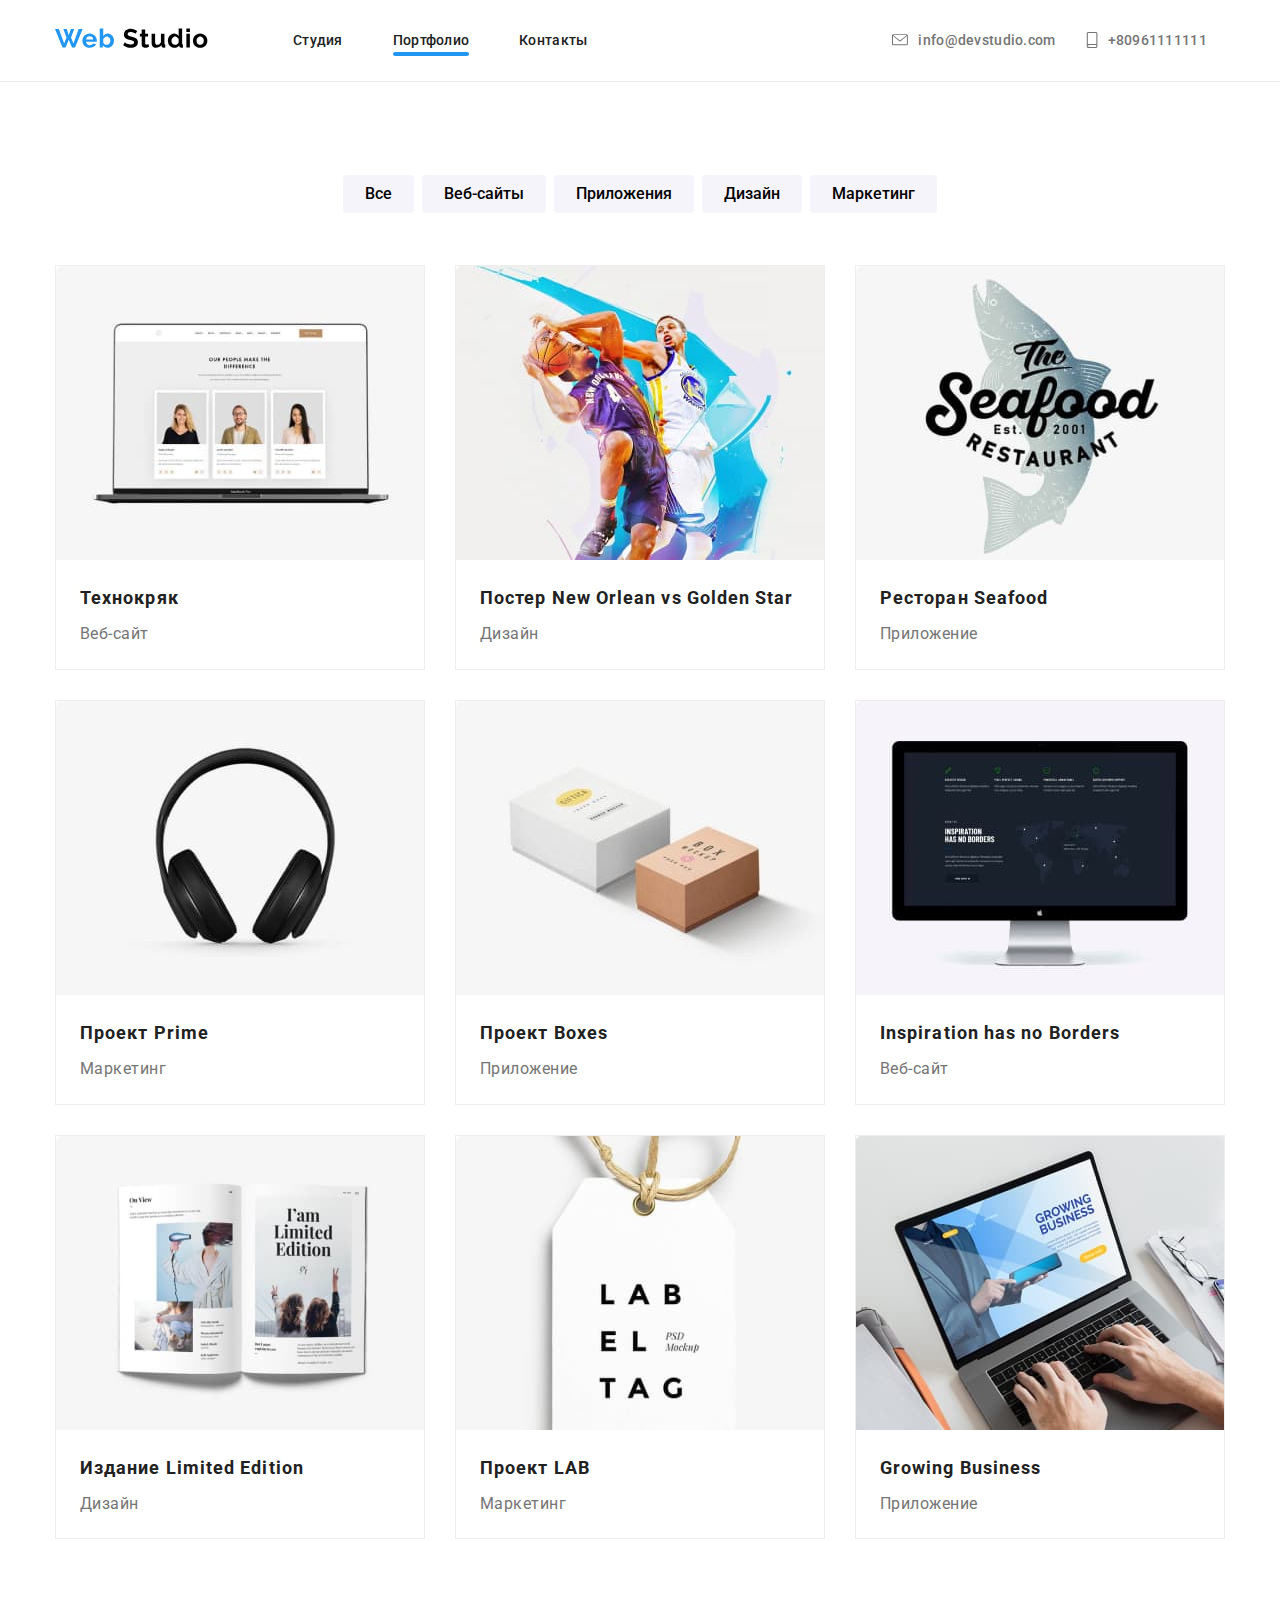
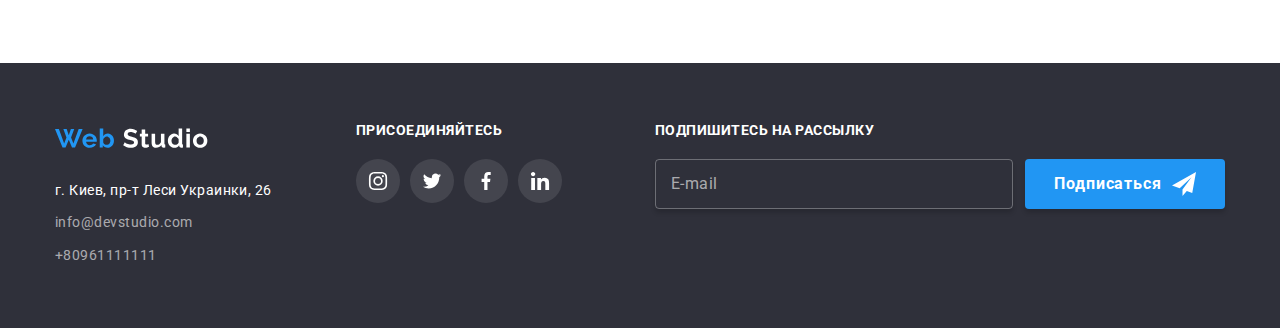
==== commit e6ab2846: "done" ====
--- a/portfolio.html
+++ b/portfolio.html
@@ -300,11 +300,7 @@
             </address>
           </div>
           <!-- Социальные сети -->
-<<<<<<< HEAD
           <div class="social-link-footer">
-=======
-          <div class="footer-social-link-container">
->>>>>>> bef1715ace4bdb7c79ce874e1e6cdbe7f633c7b8
             <p class="footer-titles">присоединяйтесь</p>
             <div class="social-link-box footer">
               <a
--- a/css/main.min.css
+++ b/css/main.min.css
@@ -1,6 +1,2 @@
-<<<<<<< HEAD
 /*! normalize.css v8.0.1 | MIT License | github.com/necolas/normalize.css */html{line-height:1.15;-webkit-text-size-adjust:100%}body{margin:0}main{display:block}h1{font-size:2em;margin:0.67em 0}hr{-webkit-box-sizing:content-box;box-sizing:content-box;height:0;overflow:visible}pre{font-family:monospace, monospace;font-size:1em}a{background-color:transparent}abbr[title]{border-bottom:none;text-decoration:underline;-webkit-text-decoration:underline dotted;text-decoration:underline dotted}b,strong{font-weight:bolder}code,kbd,samp{font-family:monospace, monospace;font-size:1em}small{font-size:80%}sub,sup{font-size:75%;line-height:0;position:relative;vertical-align:baseline}sub{bottom:-0.25em}sup{top:-0.5em}img{border-style:none}button,input,optgroup,select,textarea{font-family:inherit;font-size:100%;line-height:1.15;margin:0}button,input{overflow:visible}button,select{text-transform:none}button,[type="button"],[type="reset"],[type="submit"]{-webkit-appearance:button}button::-moz-focus-inner,[type="button"]::-moz-focus-inner,[type="reset"]::-moz-focus-inner,[type="submit"]::-moz-focus-inner{border-style:none;padding:0}button:-moz-focusring,[type="button"]:-moz-focusring,[type="reset"]:-moz-focusring,[type="submit"]:-moz-focusring{outline:1px dotted ButtonText}fieldset{padding:0.35em 0.75em 0.625em}legend{-webkit-box-sizing:border-box;box-sizing:border-box;color:inherit;display:table;max-width:100%;padding:0;white-space:normal}progress{vertical-align:baseline}textarea{overflow:auto}[type="checkbox"],[type="radio"]{-webkit-box-sizing:border-box;box-sizing:border-box;padding:0}[type="number"]::-webkit-inner-spin-button,[type="number"]::-webkit-outer-spin-button{height:auto}[type="search"]{-webkit-appearance:textfield;outline-offset:-2px}[type="search"]::-webkit-search-decoration{-webkit-appearance:none}::-webkit-file-upload-button{-webkit-appearance:button;font:inherit}details{display:block}summary{display:list-item}template{display:none}[hidden]{display:none}html{-webkit-box-sizing:border-box;box-sizing:border-box}*,*::before,*::after{margin:0;padding:0;-webkit-box-sizing:inherit;box-sizing:inherit}a{text-decoration:none}li{list-style-type:none}body{color:#212121;font-family:Roboto, sans-serif;letter-spacing:0.03em}ul{margin:0;padding:0}.container{margin-left:auto;margin-right:auto;padding-left:15px;padding-right:15px}@media screen and (max-width: 767px){.container{max-width:480px}}@media screen and (min-width: 768px){.container{width:768px}}@media screen and (min-width: 1200px){.container{width:1200px}}.hide-item{display:none}.section-title{margin-top:0px;margin-bottom:30px;font-weight:700;font-size:36px;line-height:1.16;text-align:center;color:#212121}@media screen and (min-width: 1200px){.section-title{margin-bottom:50px}}.social-link-box{display:-webkit-box;display:-ms-flexbox;display:flex;-webkit-box-pack:center;-ms-flex-pack:center;justify-content:center;-webkit-box-align:center;-ms-flex-align:center;align-items:center}@media screen and (min-width: 768px){.social-link-footer{width:206px;margin-left:165px}}@media screen and (min-width: 1200px){.social-link-footer{margin-left:69px}}.social-link-box.footer{margin-top:20px;display:-webkit-box;display:-ms-flexbox;display:flex;-webkit-box-pack:center;-ms-flex-pack:center;justify-content:center;-webkit-box-align:center;-ms-flex-align:center;align-items:center}@media screen and (min-width: 1200px){.social-link-box.footer{-webkit-box-pack:start;-ms-flex-pack:start;justify-content:flex-start}}.social-link-box.footer a{background-color:rgba(255,255,255,0.1);border-radius:50px}.social-link-box a{display:-webkit-box;display:-ms-flexbox;display:flex;-webkit-box-pack:center;-ms-flex-pack:center;justify-content:center;-webkit-box-align:center;-ms-flex-align:center;align-items:center;padding:0;border:none;width:44px;height:44px;border-radius:50px;-webkit-transition:background-color 250ms cubic-bezier(0.4, 0, 0.2, 1);transition:background-color 250ms cubic-bezier(0.4, 0, 0.2, 1)}.social-link-box a:hover{background-color:#2196f3;border-radius:50px}.social-link-box a+a{margin-left:10px}.social-link{width:40px;height:40px;-webkit-transition:fill 250ms cubic-bezier(0.4, 0, 0.2, 1);transition:fill 250ms cubic-bezier(0.4, 0, 0.2, 1);fill:#afb1b8}.social-link-box a:hover .social-link{fill:#ffffff}.social-link.footer{fill:#ffffff}.header-position{position:relative;border-bottom:1px solid #ececec}.header-container{display:-webkit-box;display:-ms-flexbox;display:flex;-webkit-box-align:center;-ms-flex-align:center;align-items:center}@media screen and (max-width: 767px){.header-container{height:60px}}@media screen and (min-width: 768px){.header-container{height:81px}}@media screen and (min-width: 768px){.logo-header{margin-right:81px}}@media screen and (max-width: 1199px){.logo-header{width:141px;height:28px}}@media screen and (min-width: 1200px){.logo-header{width:153px;height:21px;margin-right:85px}}.menu-button{display:-webkit-inline-box;display:-ms-inline-flexbox;display:inline-flex;border:none;margin-left:auto;padding:0;background-color:transparent}@media screen and (min-width: 768px){.menu-button{display:none}}.menu-container{display:-webkit-box;display:-ms-flexbox;display:flex}@media screen and (max-width: 767px){.menu-container{display:none;position:absolute;top:101%;left:0;width:100%;padding-top:60px;padding-bottom:60px;background-color:#ffffff;z-index:10;-webkit-box-shadow:0px 1px 3px rgba(0,0,0,0.16),0px 2px 4px rgba(0,0,0,0.08),0px 4px 8px rgba(0,0,0,0.04);box-shadow:0px 1px 3px rgba(0,0,0,0.16),0px 2px 4px rgba(0,0,0,0.08),0px 4px 8px rgba(0,0,0,0.04)}}.menu-container.is-open{display:block}.menu-button .icon-clouse{display:none}.menu-button.is-open .icon-clouse{display:-webkit-inline-box;display:-ms-inline-flexbox;display:inline-flex}.menu-button.is-open .icon-menu{display:none}.header-list{padding:0;display:-webkit-box;display:-ms-flexbox;display:flex;-webkit-box-orient:vertical;-webkit-box-direction:normal;-ms-flex-direction:column;flex-direction:column;-webkit-box-pack:center;-ms-flex-pack:center;justify-content:center;-webkit-box-align:center;-ms-flex-align:center;align-items:center}@media screen and (min-width: 768px){.header-list{-webkit-box-orient:horizontal;-webkit-box-direction:normal;-ms-flex-direction:row;flex-direction:row}}@media screen and (min-width: 768px){.header-list li:not(:last-child){margin-right:50px}}@media screen and (max-width: 767px){.header-list li:not(:last-child){margin-bottom:32px}}@media screen and (max-width: 767px){.header-list li:last-child{margin-bottom:52px}}.header-nav-link{padding-bottom:8px;font-weight:500;font-size:14px;line-height:1.14;letter-spacing:0.02em;color:#212121;-webkit-transition:color 250ms cubic-bezier(0.4, 0, 0.2, 1);transition:color 250ms cubic-bezier(0.4, 0, 0.2, 1)}@media screen and (max-width: 767px){.header-nav-link{font-size:18px;line-height:1.16}}.header-nav-link:hover,.header-nav-link:focus{color:#2196f3}.active-page{position:relative}.active-page::after{content:"";position:absolute;bottom:0;display:block;width:100%;height:4px;background:#2196f3;border-radius:2px}.header-address{margin-left:305px;display:-webkit-box;display:-ms-flexbox;display:flex;-webkit-box-pack:center;-ms-flex-pack:center;justify-content:center}@media screen and (min-width: 768px) and (max-width: 1199px){.header-address :first-child{margin-bottom:10px}}@media screen and (max-width: 1199px){.header-address{-webkit-box-orient:vertical;-webkit-box-direction:normal;-ms-flex-direction:column;flex-direction:column;-webkit-box-align:start;-ms-flex-align:start;align-items:flex-start;margin-left:84px}}@media screen and (max-width: 767px){.header-address{-webkit-box-align:center;-ms-flex-align:center;align-items:center}}@media screen and (max-width: 767px){.header-address a:not(:first-child){margin-top:16px}}@media screen and (min-width: 1200px){.header-address a:not(:first-child){margin-left:30px}}.icon-header{padding:0;display:block;margin-right:10px;fill:#757575}.header-nav-adress{display:-webkit-box;display:-ms-flexbox;display:flex;-webkit-box-pack:center;-ms-flex-pack:center;justify-content:center;-webkit-box-align:center;-ms-flex-align:center;align-items:center;font-style:normal;font-weight:500;font-size:18px;line-height:1.16;letter-spacing:0.02em;color:#757575;-webkit-transition:color 250ms cubic-bezier(0.4, 0, 0.2, 1),fill 250ms cubic-bezier(0.4, 0, 0.2, 1);transition:color 250ms cubic-bezier(0.4, 0, 0.2, 1),fill 250ms cubic-bezier(0.4, 0, 0.2, 1)}@media screen and (min-width: 768px){.header-nav-adress{font-size:12px}}@media screen and (min-width: 1200px){.header-nav-adress{font-size:14px;line-height:1.14}}.header-nav-adress:hover,.header-nav-adress:focus{color:#2196f3;fill:#2196f3}.footer-section{background-color:#2f303a}.footer-box{padding-top:60px;padding-bottom:60px}@media screen and (max-width: 1199px){.footer-box{text-align:center}}@media screen and (min-width: 768px){.footer-box{display:-webkit-box;display:-ms-flexbox;display:flex;-ms-flex-wrap:wrap;flex-wrap:wrap}}.footer-titles{font-style:normal;font-weight:700;font-size:14px;line-height:1.14;text-transform:uppercase;color:#fff}@media screen and (max-width: 767px){.footer-titles{margin-top:60px}}.logo-footer{--color4: #ffffff}@media screen and (min-width: 768px){.footer-contacts{width:232px}}@media screen and (min-width: 768px) and (max-width: 1199px){.footer-contacts{margin-left:76px}}.footer-adress-list{margin-top:20px}@media screen and (max-width: 1199px){.footer-adress-list{text-align:center}}.footer-adress-list .item:not(:first-child){margin-top:9px}.footer-adress-link{margin-top:9px;font-style:normal;font-size:14px;line-height:1.7;color:rgba(255,255,255,0.6)}.footer-adress-map{font-style:normal;font-size:14px;line-height:1.7;color:#fff}@media screen and (max-width: 767px){.mailing{max-width:450px}}@media screen and (min-width: 768px) and (max-width: 1199px){.mailing{width:450px;margin-left:auto;margin-right:auto;margin-top:60px}}@media screen and (min-width: 1200px){.mailing{width:570px;margin-left:93px}}.footer-subscription{display:block;margin-top:20px}@media screen and (min-width: 1200px){.footer-subscription{display:-webkit-box;display:-ms-flexbox;display:flex}}.footer-subscription-box{position:relative;margin-right:12px;max-width:450px}@media screen and (max-width: 1199px){.footer-subscription-box{margin-bottom:20px}}@media screen and (min-width: 1200px){.footer-subscription-box{width:358px}}.footer-subscription-label{position:absolute;top:50%;left:16px;-webkit-transform:translateY(-50%);transform:translateY(-50%);font-size:16px;line-height:1.25;letter-spacing:0.03em;color:rgba(255,255,255,0.6);-webkit-transition:-webkit-transform 250ms cubic-bezier(0.4, 0, 0.2, 1);transition:-webkit-transform 250ms cubic-bezier(0.4, 0, 0.2, 1);transition:transform 250ms cubic-bezier(0.4, 0, 0.2, 1);transition:transform 250ms cubic-bezier(0.4, 0, 0.2, 1), -webkit-transform 250ms cubic-bezier(0.4, 0, 0.2, 1)}.footer-subscription-field:focus+.footer-subscription-label,.footer-subscription-field:not(:placeholder-shown)+.footer-subscription-label{-webkit-transform:translateY(-40px);transform:translateY(-40px);left:16px;font-size:12px;line-height:1.16;letter-spacing:0.01em}.footer-subscription-field{width:100%;height:50px;padding:15px 16px;border:1px solid rgba(255,255,255,0.3);-webkit-box-shadow:0px 4px 4px rgba(0,0,0,0.15);box-shadow:0px 4px 4px rgba(0,0,0,0.15);border-radius:4px;outline:none;font-size:16px;line-height:1.25;letter-spacing:0.03em;background-color:transparent;color:rgba(255,255,255,0.6)}.footer-subscription-button{display:-webkit-inline-box;display:-ms-inline-flexbox;display:inline-flex;-webkit-box-align:center;-ms-flex-align:center;align-items:center;-webkit-box-pack:center;-ms-flex-pack:center;justify-content:center;width:200px;height:50px;font-size:16px;font-weight:700;line-height:1.87;letter-spacing:0.06em;color:#fff;background:#2196f3;-webkit-box-shadow:0px 4px 4px rgba(0,0,0,0.15);box-shadow:0px 4px 4px rgba(0,0,0,0.15);border:transparent;border-radius:4px}.footer-subscription-icon{width:24px;height:24px;margin-left:10px}.services-hero{margin-left:auto;margin-right:auto;max-width:1600px;height:600px;padding-top:200px;text-align:center;background-image:-webkit-gradient(linear, left top, right top, from(rgba(47,48,58,0.8)), to(rgba(47,48,58,0.8))),url(../images/header.jpg);background-image:linear-gradient(to right, rgba(47,48,58,0.8), rgba(47,48,58,0.8)),url(../images/header.jpg);background-repeat:no-repeat;background-position:center;background-size:cover}.services-text-hero{margin-top:0px;margin-bottom:30px;font-weight:900;font-size:26px;line-height:1.61538;text-align:center;letter-spacing:0.06em;text-transform:uppercase;color:#fff}@media screen and (min-width: 1200px){.services-text-hero{font-size:44px;line-height:1.36364}}.services-button{display:inline-block;min-width:200px;height:50px;padding:10px 32px;font-weight:700;font-size:16px;line-height:1.87;text-align:center;letter-spacing:0.06em;color:#fff;background-color:#2196f3;-webkit-box-shadow:0px 4px 4px rgba(0,0,0,0.15);box-shadow:0px 4px 4px rgba(0,0,0,0.15);border-radius:4px;-webkit-transition:background-color 250ms cubic-bezier(0.4, 0, 0.2, 1);transition:background-color 250ms cubic-bezier(0.4, 0, 0.2, 1)}.services-button:hover{background-color:#188ce8}.feature-section{padding-bottom:60px}@media screen and (min-width: 1200px){.feature-section{padding-bottom:0px}}@media screen and (max-width: 1119px){.feature{padding-top:60px}}@media screen and (min-width: 1200px){.feature{padding-top:95px}}@media screen and (min-width: 768px){.feature{display:-webkit-box;display:-ms-flexbox;display:flex;-ms-flex-wrap:wrap;flex-wrap:wrap}}.feature li{width:100%}@media screen and (min-width: 768px){.feature li{width:354px}}@media screen and (min-width: 768px) and (max-width: 1199px){.feature li:nth-child(2n+2){margin-left:30px}}@media screen and (min-width: 1200px){.feature li{width:270px}.feature li+li{margin-left:30px}}.feature li::before{content:"";display:block;height:120px;margin-bottom:30px;background-repeat:no-repeat;background-size:70px 70px;background-position:center;background-color:#f5f4fa}@media screen and (max-width: 767px){.feature li::before{margin-bottom:55px}}.antena-img::before{background-image:url(../images/antena.svg)}.clock-img::before{background-image:url(..//images/clock.svg)}.diagram-img::before{background-image:url(..//images/diagram.svg)}.container-img::before{background-image:url(..//images/astronaunt.svg)}.feature-title{margin-bottom:10px;font-weight:700;font-size:14px;line-height:1.14;text-transform:uppercase}@media screen and (max-width: 767px){.feature-title{text-align:center}}.feature-text{font-weight:400;font-size:14px;line-height:1.7;color:#757575}@media screen and (max-width: 1199px){.feature-text{padding-bottom:30px}}.what-are-we-doing{display:none}@media screen and (min-width: 1200px){.what-are-we-doing{display:block;padding-top:95px;padding-bottom:95px}}.what-are-we-doing-list li{position:relative;max-width:370px;max-height:294px}.what-are-we-doing li+li{margin-left:30px}.what-are-we-doing-text{position:absolute;bottom:0;width:370px;height:70px;padding-top:27px;color:#fff;background:rgba(47,48,58,0.8);text-align:center;font-weight:700;font-size:14px;line-height:1.14;text-transform:uppercase}.what-are-we-doing ul{display:-webkit-box;display:-ms-flexbox;display:flex}.our-team{background-color:#f5f4fa;padding-top:94px;padding-bottom:94px}@media screen and (min-width: 768px){.our-team{padding-top:60px;padding-bottom:60px}}.our-team ul{display:block}@media screen and (min-width: 768px){.our-team ul{display:-webkit-box;display:-ms-flexbox;display:flex;-ms-flex-wrap:wrap;flex-wrap:wrap}}.our-team .box{background-color:#fff;-webkit-box-shadow:0px 2px 1px rgba(0,0,0,0.2),0px 1px 1px rgba(0,0,0,0.14),0px 1px 3px rgba(0,0,0,0.12);box-shadow:0px 2px 1px rgba(0,0,0,0.2),0px 1px 1px rgba(0,0,0,0.14),0px 1px 3px rgba(0,0,0,0.12);border-radius:0px 0px 4px 4px;padding-bottom:24px}.our-team li{margin-left:auto;margin-right:auto}@media screen and (max-width: 767px){.our-team li{max-width:450px;margin-bottom:30px}}@media screen and (min-width: 768px){.our-team li{width:354px}.our-team li:nth-child(2n+2){margin-left:30px}.our-team li:nth-child(n+2){margin-bottom:30px}}@media screen and (min-width: 1200px){.our-team li{width:270px}.our-team li+li{margin-left:30px}}.our-team-title{margin-top:30px;margin-bottom:10px;font-weight:500;font-size:16px;line-height:1.18;text-align:center;color:#212121}.our-team-text{margin-bottom:15px;font-weight:400;font-size:16px;line-height:1.18;text-align:center;color:#757575}.our-clients{padding-top:60px;padding-bottom:60px}@media screen and (min-width: 1200px){.our-clients{padding-top:94px;padding-bottom:94px}}.our-clients-list{display:-webkit-box;display:-ms-flexbox;display:flex;-ms-flex-wrap:wrap;flex-wrap:wrap;-webkit-box-pack:center;-ms-flex-pack:center;justify-content:center;-webkit-box-align:center;-ms-flex-align:center;align-items:center}.our-clients-list li{max-width:calc(50% - 30px)}@media screen and (max-width: 767px){.our-clients-list li:nth-child(2n+2){margin-left:30px}.our-clients-list li:nth-child(n+3){margin-top:30px}}@media screen and (min-width: 768px) and (max-width: 1199px){.our-clients-list li{width:226px}.our-clients-list li:nth-child(3n+2){margin-right:30px;margin-left:30px}.our-clients-list li:nth-child(n+4){margin-top:30px}}@media screen and (min-width: 1200px){.our-clients-list li{width:170px}.our-clients-list li+li{margin-left:30px}}.our-clients-list a{display:-webkit-box;display:-ms-flexbox;display:flex;-webkit-box-pack:center;-ms-flex-pack:center;justify-content:center;-webkit-box-align:center;-ms-flex-align:center;align-items:center;border:1px solid #afb1b8;border-radius:4px;max-width:210px;-webkit-transition:border 250ms cubic-bezier(0.4, 0, 0.2, 1);transition:border 250ms cubic-bezier(0.4, 0, 0.2, 1)}.our-clients-list a:hover{border:1px solid #2196f3}.our-clients-list a:hover .our-clients-label{fill:#2196f3}.our-clients-label{max-width:210px;max-height:90px;fill:#afb1b8;-webkit-transition:fill 250ms cubic-bezier(0.4, 0, 0.2, 1);transition:fill 250ms cubic-bezier(0.4, 0, 0.2, 1)}.backdrop{position:fixed;left:0;top:0;width:100%;height:100%;background-color:rgba(0,0,0,0.2);-webkit-transition:opacity 350ms cubic-bezier(0.4, 0, 0.2, 1);transition:opacity 350ms cubic-bezier(0.4, 0, 0.2, 1);z-index:10}.backdrop.is-hidden{opacity:0;visibility:hidden;pointer-events:none}.modal{position:absolute;top:50%;left:50%;-webkit-transform:translate(-50%, -50%);transform:translate(-50%, -50%);max-width:calc(100% - 30px);max-height:calc(100% - 30px);overflow:auto;padding:10px 40px 40px 40px;background:#fff;-webkit-box-shadow:0px 2px 1px rgba(0,0,0,0.2),0px 1px 1px rgba(0,0,0,0.14),0px 1px 3px rgba(0,0,0,0.12);box-shadow:0px 2px 1px rgba(0,0,0,0.2),0px 1px 1px rgba(0,0,0,0.14),0px 1px 3px rgba(0,0,0,0.12);border-radius:4px}@media screen and (max-width: 1199px){.modal{padding:8px 45px 40px 36px}}.button-clouse{display:block;width:30px;height:30px;margin-right:-30px;margin-left:auto;background:#fff;border:1px solid rgba(0,0,0,0.1);border-radius:50%}.icon-clouse{width:11px;height:11px;fill:#000000}.text-modal{display:block;margin-bottom:30px;font-weight:700;font-size:20px;line-height:1.15;text-align:center;letter-spacing:0.03em}.modal-box{position:relative}@media screen and (max-width: 1199px){.modal-box{max-width:100%}}.icon-name{position:absolute;fill:black;top:50%;left:16px;-webkit-transform:translateY(-50%);transform:translateY(-50%);width:12px;height:12px;z-index:1}.modal-form-input:focus ~ .icon-name,.modal-form-input:not(:placeholder-shown) ~ .icon-name{fill:#2196f3}.modal-form{display:-webkit-box;display:-ms-flexbox;display:flex;-webkit-box-orient:vertical;-webkit-box-direction:normal;-ms-flex-direction:column;flex-direction:column;-webkit-box-pack:center;-ms-flex-pack:center;justify-content:center;-webkit-box-align:center;-ms-flex-align:center;align-items:center}.modal-label{position:absolute;top:50%;left:42px;-webkit-transform:translateY(-50%);transform:translateY(-50%);color:#757575;font-size:14px;line-height:1.14;letter-spacing:0.01em;-webkit-transition:-webkit-transform 250ms cubic-bezier(0.4, 0, 0.2, 1);transition:-webkit-transform 250ms cubic-bezier(0.4, 0, 0.2, 1);transition:transform 250ms cubic-bezier(0.4, 0, 0.2, 1);transition:transform 250ms cubic-bezier(0.4, 0, 0.2, 1), -webkit-transform 250ms cubic-bezier(0.4, 0, 0.2, 1)}.modal-form-input:focus+.modal-label,.modal-form-input:not(:placeholder-shown)+.modal-label{-webkit-transform:translateY(-40px);transform:translateY(-40px);left:16px;color:#2196f3;font-size:12px;line-height:1.16;letter-spacing:0.01em}.coments{position:absolute;top:12px;left:16px;color:#757575;font-size:14px;line-height:1.14;letter-spacing:0.01em;-webkit-transition:-webkit-transform 250ms cubic-bezier(0.4, 0, 0.2, 1);transition:-webkit-transform 250ms cubic-bezier(0.4, 0, 0.2, 1);transition:transform 250ms cubic-bezier(0.4, 0, 0.2, 1);transition:transform 250ms cubic-bezier(0.4, 0, 0.2, 1), -webkit-transform 250ms cubic-bezier(0.4, 0, 0.2, 1)}.modal-form-input:focus+.coments,.modal-form-input:not(:placeholder-shown)+.coments{-webkit-transform:translateY(-30px);transform:translateY(-30px);left:16px;color:#2196f3;border-color:#2196f3;font-size:12px;line-height:1.16;letter-spacing:0.01em}.modal-form li:not(:first-child){margin-top:28px}.modal-form li:nth-child(5){margin-top:20px}.modal-form-input{width:370px;max-width:100%;height:40px;padding:12px 18px 12px 42px;border:1px solid rgba(33,33,33,0.2);border-radius:4px;outline:none;font-size:14px;line-height:1.14;letter-spacing:0.01em;color:#757575}@media screen and (min-width: 1200px){.modal-form-input{width:448px}}.modal-form-input:focus,.modal-form-input:not(:placeholder-shown){border-color:#2196f3;outline:none}.modal-form-input.text-area{height:120px;resize:none;padding:12px;padding:12px 16px}.checkbox-box{display:-webkit-box;display:-ms-flexbox;display:flex;-webkit-box-align:center;-ms-flex-align:center;align-items:center;-webkit-box-pack:center;-ms-flex-pack:center;justify-content:center;padding:0;position:relative}.checkbox{position:absolute;width:1px;height:1px;margin:-1px;border:0;padding:0;clip:rect(0 0 0 0);overflow:hidden}.check-text{display:-webkit-box;display:-ms-flexbox;display:flex;-webkit-box-align:center;-ms-flex-align:center;align-items:center;-webkit-box-pack:center;-ms-flex-pack:center;justify-content:center;font-size:14px;line-height:1.7;letter-spacing:0.03em;color:#757575}@media screen and (max-width: 1199px){.check-text{font-size:12px;line-height:1.16}}.check-text::before{content:" ";width:16px;height:15px;border:1px solid black;border-radius:2px;margin-right:8px}.check-text a{color:#2196f3;-webkit-text-decoration-line:underline;text-decoration-line:underline}.checkbox:checked ~ .check-text::before{padding:0;background:#2196f3;border:none;background-image:url(../images/icon-check.svg);background-size:cover;background-repeat:no-repeat;background-origin:border-box;fill:#ffffff}.modal-button-send{min-width:200px;min-height:50px;padding:10px 32px;background:#2196f3;-webkit-box-shadow:0px 4px 4px rgba(0,0,0,0.15);box-shadow:0px 4px 4px rgba(0,0,0,0.15);border-radius:4px;border:1px solid #2196f3;font-weight:700;font-size:16px;line-height:1.87;text-align:center;letter-spacing:0.06em;color:#fff;background-color:#2196f3;-webkit-transition:background-color 250ms cubic-bezier(0.4, 0, 0.2, 1);transition:background-color 250ms cubic-bezier(0.4, 0, 0.2, 1)}.modal-button-send:hover,.modal-button-send:focus{background-color:#188ce8}.portfolio-box{padding-top:93px;padding-bottom:94px}@media screen and (max-width: 1199px){.portfolio-box{padding-top:60px;padding-bottom:60px}}.filters-flex{display:-webkit-box;display:-ms-flexbox;display:flex;-webkit-box-pack:start;-ms-flex-pack:start;justify-content:flex-start;-ms-flex-wrap:wrap;flex-wrap:wrap;margin-bottom:52px}@media screen and (min-width: 768px){.filters-flex{-webkit-box-pack:center;-ms-flex-pack:center;justify-content:center}}.filters-flex li+li{margin-left:8px}@media screen and (max-width: 767px){.filters-flex li:nth-child(3n+1){margin-left:0px}.filters-flex li:nth-child(1n+4){margin-top:15px}}.filters-button{background-color:#f5f4fa;padding:6px 22px;border-radius:4px;border:none;font-weight:500;font-size:16px;line-height:1.62;outline:none;-webkit-transition:color 250ms cubic-bezier(0.4, 0, 0.2, 1),background-color 250ms cubic-bezier(0.4, 0, 0.2, 1),-webkit-box-shadow 250ms cubic-bezier(0.4, 0, 0.2, 1);transition:color 250ms cubic-bezier(0.4, 0, 0.2, 1),background-color 250ms cubic-bezier(0.4, 0, 0.2, 1),-webkit-box-shadow 250ms cubic-bezier(0.4, 0, 0.2, 1);transition:color 250ms cubic-bezier(0.4, 0, 0.2, 1),background-color 250ms cubic-bezier(0.4, 0, 0.2, 1),box-shadow 250ms cubic-bezier(0.4, 0, 0.2, 1);transition:color 250ms cubic-bezier(0.4, 0, 0.2, 1),background-color 250ms cubic-bezier(0.4, 0, 0.2, 1),box-shadow 250ms cubic-bezier(0.4, 0, 0.2, 1),-webkit-box-shadow 250ms cubic-bezier(0.4, 0, 0.2, 1)}.filters-button:hover,.filters-button:focus{background-color:#2196f3;color:#fff;-webkit-box-shadow:0px 2px 2px rgba(0,0,0,0.12),0px 1px 2px rgba(0,0,0,0.08),0px 3px 1px rgba(0,0,0,0.1);box-shadow:0px 2px 2px rgba(0,0,0,0.12),0px 1px 2px rgba(0,0,0,0.08),0px 3px 1px rgba(0,0,0,0.1);border-radius:4px;border:none}@media screen and (min-width: 768px){.portfolio{display:-webkit-box;display:-ms-flexbox;display:flex;-ms-flex-wrap:wrap;flex-wrap:wrap}}@media screen and (max-width: 767px){.portfolio li{max-width:450px}.portfolio li+li{margin-top:30px}}@media screen and (min-width: 768px) and (max-width: 1199px){.portfolio li{width:354px}.portfolio li:nth-child(2n+2){margin-left:30px}.portfolio li:nth-child(n+2){margin-bottom:30px}}@media screen and (min-width: 1200px){.portfolio li{max-width:370px;margin-right:30px;margin-bottom:30px}.portfolio li:nth-child(3n){margin-right:0}}.portfolio a{display:block;width:100%;height:100%;border:1px solid #eeeeee;-webkit-transition:-webkit-box-shadow 250ms cubic-bezier(0.4, 0, 0.2, 1);transition:-webkit-box-shadow 250ms cubic-bezier(0.4, 0, 0.2, 1);transition:box-shadow 250ms cubic-bezier(0.4, 0, 0.2, 1);transition:box-shadow 250ms cubic-bezier(0.4, 0, 0.2, 1), -webkit-box-shadow 250ms cubic-bezier(0.4, 0, 0.2, 1)}.portfolio a:hover{-webkit-box-shadow:1px 4px 6px rgba(0,0,0,0.16),0px 4px 4px rgba(0,0,0,0.06),0px 1px 1px rgba(0,0,0,0.12);box-shadow:1px 4px 6px rgba(0,0,0,0.16),0px 4px 4px rgba(0,0,0,0.06),0px 1px 1px rgba(0,0,0,0.12)}.portfolio a:hover .back-side-card{-webkit-transform:translateY(0%);transform:translateY(0%)}.card{position:relative;overflow:hidden;width:100%;height:294px}@media screen and (min-width: 768px){.card{max-width:354px}}@media screen and (min-width: 1200px){.card{max-width:370px}}.back-side-card{position:absolute;top:0;left:0;max-width:450px;height:294px;padding:63px 24px;color:#fff;background:rgba(33,150,243,0.9);font-weight:400;font-size:18px;line-height:1.56;letter-spacing:0.03em;-webkit-transform:translateY(100%);transform:translateY(100%);-webkit-transition:-webkit-transform 250ms cubic-bezier(0.4, 0, 0.2, 1);transition:-webkit-transform 250ms cubic-bezier(0.4, 0, 0.2, 1);transition:transform 250ms cubic-bezier(0.4, 0, 0.2, 1);transition:transform 250ms cubic-bezier(0.4, 0, 0.2, 1), -webkit-transform 250ms cubic-bezier(0.4, 0, 0.2, 1)}@media screen and (min-width: 768px){.back-side-card{max-width:354px}}@media screen and (min-width: 1200px){.back-side-card{max-width:370px}}.main-content-headers{margin-top:20px;padding-left:24px;font-weight:700;font-size:18px;line-height:2;letter-spacing:0.06em;color:#212121}.main-content-text{margin-top:4px;margin-bottom:20px;padding-left:24px;font-size:16px;line-height:1.8;color:#757575}.main-content-text-target{font-size:18px;line-height:1.5;color:#fff}
-=======
-/*! normalize.css v8.0.1 | MIT License | github.com/necolas/normalize.css */html{line-height:1.15;-webkit-text-size-adjust:100%}body{margin:0}main{display:block}h1{font-size:2em;margin:0.67em 0}hr{-webkit-box-sizing:content-box;box-sizing:content-box;height:0;overflow:visible}pre{font-family:monospace, monospace;font-size:1em}a{background-color:transparent}abbr[title]{border-bottom:none;text-decoration:underline;-webkit-text-decoration:underline dotted;text-decoration:underline dotted}b,strong{font-weight:bolder}code,kbd,samp{font-family:monospace, monospace;font-size:1em}small{font-size:80%}sub,sup{font-size:75%;line-height:0;position:relative;vertical-align:baseline}sub{bottom:-0.25em}sup{top:-0.5em}img{border-style:none}button,input,optgroup,select,textarea{font-family:inherit;font-size:100%;line-height:1.15;margin:0}button,input{overflow:visible}button,select{text-transform:none}button,[type="button"],[type="reset"],[type="submit"]{-webkit-appearance:button}button::-moz-focus-inner,[type="button"]::-moz-focus-inner,[type="reset"]::-moz-focus-inner,[type="submit"]::-moz-focus-inner{border-style:none;padding:0}button:-moz-focusring,[type="button"]:-moz-focusring,[type="reset"]:-moz-focusring,[type="submit"]:-moz-focusring{outline:1px dotted ButtonText}fieldset{padding:0.35em 0.75em 0.625em}legend{-webkit-box-sizing:border-box;box-sizing:border-box;color:inherit;display:table;max-width:100%;padding:0;white-space:normal}progress{vertical-align:baseline}textarea{overflow:auto}[type="checkbox"],[type="radio"]{-webkit-box-sizing:border-box;box-sizing:border-box;padding:0}[type="number"]::-webkit-inner-spin-button,[type="number"]::-webkit-outer-spin-button{height:auto}[type="search"]{-webkit-appearance:textfield;outline-offset:-2px}[type="search"]::-webkit-search-decoration{-webkit-appearance:none}::-webkit-file-upload-button{-webkit-appearance:button;font:inherit}details{display:block}summary{display:list-item}template{display:none}[hidden]{display:none}html{-webkit-box-sizing:border-box;box-sizing:border-box}*,*::before,*::after{margin:0;padding:0;-webkit-box-sizing:inherit;box-sizing:inherit}a{text-decoration:none}li{list-style-type:none}body{color:#212121;font-family:Roboto, sans-serif;letter-spacing:0.03em}ul{margin:0;padding:0}.container{margin-left:auto;margin-right:auto;padding-left:15px;padding-right:15px}@media screen and (max-width: 767px){.container{max-width:480px}}@media screen and (min-width: 768px){.container{max-width:768px}}@media screen and (min-width: 1200px){.container{max-width:1200px}}.hide-item{display:none}.section-title{margin-top:0px;margin-bottom:30px;font-weight:700;font-size:36px;line-height:1.16;text-align:center;color:#212121}@media screen and (min-width: 1200px){.section-title{margin-bottom:50px}}.social-link-box{display:-webkit-box;display:-ms-flexbox;display:flex;-webkit-box-pack:center;-ms-flex-pack:center;justify-content:center;-webkit-box-align:center;-ms-flex-align:center;align-items:center}.social-link-box.footer{margin-top:20px}.social-link-box.footer a{background-color:rgba(255,255,255,0.1);border-radius:50px}.social-link-box a{display:-webkit-box;display:-ms-flexbox;display:flex;-webkit-box-pack:center;-ms-flex-pack:center;justify-content:center;-webkit-box-align:center;-ms-flex-align:center;align-items:center;padding:0;border:none;width:44px;height:44px;border-radius:50px;-webkit-transition:background-color 250ms cubic-bezier(0.4, 0, 0.2, 1);transition:background-color 250ms cubic-bezier(0.4, 0, 0.2, 1)}.social-link-box a:hover{background-color:#2196f3;border-radius:50px}.social-link-box a+a{margin-left:10px}.social-link{width:40px;height:40px;-webkit-transition:fill 250ms cubic-bezier(0.4, 0, 0.2, 1);transition:fill 250ms cubic-bezier(0.4, 0, 0.2, 1);fill:#afb1b8}.social-link-box a:hover .social-link{fill:#ffffff}.social-link.footer{fill:#ffffff}.header-position{position:relative;border-bottom:1px solid #ececec}.header-container{display:-webkit-box;display:-ms-flexbox;display:flex;-webkit-box-align:center;-ms-flex-align:center;align-items:center}@media screen and (max-width: 767px){.header-container{height:60px}}@media screen and (min-width: 768px){.header-container{height:81px}}@media screen and (max-width: 1999px){.logo-header{width:141px;height:28px}}@media screen and (min-width: 1200px){.logo-header{width:153px;height:21px}}.menu-button{display:-webkit-inline-box;display:-ms-inline-flexbox;display:inline-flex;border:none;margin-left:auto;padding:0;background-color:transparent}.menu-container{display:none;position:absolute;top:101%;left:0;width:100%;padding-top:60px;padding-bottom:60px;background-color:#ffffff;z-index:10;-webkit-box-shadow:0px 1px 3px rgba(0,0,0,0.16),0px 2px 4px rgba(0,0,0,0.08),0px 4px 8px rgba(0,0,0,0.04);box-shadow:0px 1px 3px rgba(0,0,0,0.16),0px 2px 4px rgba(0,0,0,0.08),0px 4px 8px rgba(0,0,0,0.04)}.menu-container.is-open{display:block}.menu-button .icon-clouse{display:none}.menu-button.is-open .icon-clouse{display:-webkit-inline-box;display:-ms-inline-flexbox;display:inline-flex}.menu-button.is-open .icon-menu{display:none}.header-list{padding:0;display:-webkit-box;display:-ms-flexbox;display:flex;-webkit-box-orient:vertical;-webkit-box-direction:normal;-ms-flex-direction:column;flex-direction:column;-webkit-box-pack:center;-ms-flex-pack:center;justify-content:center;-webkit-box-align:center;-ms-flex-align:center;align-items:center}@media screen and (max-width: 767px){.header-list li:not(:last-child){margin-bottom:32px}}@media screen and (min-width: 768px){.header-list li:not(:last-child){margin-left:50px}}@media screen and (max-width: 767px){.header-list li:last-child{margin-bottom:52px}}.header-nav-link{padding-bottom:8px;font-weight:500;font-size:14px;line-height:1.14;letter-spacing:0.02em;color:#212121;-webkit-transition:color 250ms cubic-bezier(0.4, 0, 0.2, 1);transition:color 250ms cubic-bezier(0.4, 0, 0.2, 1)}.header-nav-link:hover,.header-nav-link:focus{color:#2196f3}.active-page{position:relative}.active-page::after{content:"";position:absolute;bottom:0;display:block;width:100%;height:4px;background:#2196f3;border-radius:2px}.header-address{margin-left:auto;display:-webkit-box;display:-ms-flexbox;display:flex;-webkit-box-pack:center;-ms-flex-pack:center;justify-content:center}@media screen and (max-width: 767px){.header-address{-webkit-box-orient:vertical;-webkit-box-direction:normal;-ms-flex-direction:column;flex-direction:column;-webkit-box-align:center;-ms-flex-align:center;align-items:center}}@media screen and (max-width: 767px){.header-address a:not(:first-child){margin-top:16px}}.icon-header{padding:0;display:block;margin-right:10px;fill:#757575}.header-nav-adress{display:-webkit-box;display:-ms-flexbox;display:flex;-webkit-box-pack:center;-ms-flex-pack:center;justify-content:center;-webkit-box-align:center;-ms-flex-align:center;align-items:center;font-style:normal;font-weight:500;font-size:14px;line-height:1.14;letter-spacing:0.02em;color:#757575;-webkit-transition:color 250ms cubic-bezier(0.4, 0, 0.2, 1),fill 250ms cubic-bezier(0.4, 0, 0.2, 1);transition:color 250ms cubic-bezier(0.4, 0, 0.2, 1),fill 250ms cubic-bezier(0.4, 0, 0.2, 1)}.header-nav-adress:hover,.header-nav-adress:focus{color:#2196f3;fill:#2196f3}.footer-section{background-color:#2f303a}.footer-box{padding-top:60px;padding-bottom:60px}@media screen and (max-width: 1199px){.footer-box{text-align:center}}@media screen and (min-width: 768px){.footer-box{display:-webkit-box;display:-ms-flexbox;display:flex}}@media screen and (min-width: 768px){.footer-box div:nth-child(2){margin-left:165px}}@media screen and (min-width: 768px){.footer-box div+div{margin-left:94px}}.footer-titles{font-style:normal;font-weight:700;font-size:14px;line-height:1.14;text-transform:uppercase;color:#fff}@media screen and (max-width: 767px){.footer-titles{margin-top:60px}}.logo-footer{--color4: #ffffff}.footer-adress-list{margin-top:20px}@media screen and (max-width: 1199px){.footer-adress-list{text-align:center}}@media screen and (min-width: 1200px){.footer-contacts .item{width:231px}}.footer-contacts .item:not(:first-child){margin-top:9px}.footer-adress-link{margin-top:9px;font-style:normal;font-size:14px;line-height:1.7;color:#f5f4fa}.footer-adress-map{font-style:normal;font-size:14px;line-height:1.7;color:#fff}.mailing{max-width:450px}@media screen and (min-width: 1200px){.mailing{max-width:570px}}.footer-subscription{display:block;margin-top:20px}@media screen and (min-width: 1200px){.footer-subscription{display:-webkit-box;display:-ms-flexbox;display:flex}}.footer-subscription-box{position:relative;margin-right:12px;max-width:450px}@media screen and (max-width: 1199px){.footer-subscription-box{margin-bottom:20px}}@media screen and (min-width: 1200px){.footer-subscription-box{max-width:358px}}.footer-subscription-label{position:absolute;top:50%;left:16px;-webkit-transform:translateY(-50%);transform:translateY(-50%);font-size:16px;line-height:1.25;letter-spacing:0.03em;color:rgba(255,255,255,0.6);-webkit-transition:-webkit-transform 250ms cubic-bezier(0.4, 0, 0.2, 1);transition:-webkit-transform 250ms cubic-bezier(0.4, 0, 0.2, 1);transition:transform 250ms cubic-bezier(0.4, 0, 0.2, 1);transition:transform 250ms cubic-bezier(0.4, 0, 0.2, 1), -webkit-transform 250ms cubic-bezier(0.4, 0, 0.2, 1)}.footer-subscription-field:focus+.footer-subscription-label,.footer-subscription-field:not(:placeholder-shown)+.footer-subscription-label{-webkit-transform:translateY(-40px);transform:translateY(-40px);left:16px;font-size:12px;line-height:1.16;letter-spacing:0.01em}.footer-subscription-field{width:100%;height:50px;padding:15px 16px;border:1px solid rgba(255,255,255,0.3);-webkit-box-shadow:0px 4px 4px rgba(0,0,0,0.15);box-shadow:0px 4px 4px rgba(0,0,0,0.15);border-radius:4px;font-size:16px;line-height:1.25;letter-spacing:0.03em;background-color:transparent;color:rgba(255,255,255,0.6)}.footer-subscription-button{display:-webkit-inline-box;display:-ms-inline-flexbox;display:inline-flex;-webkit-box-align:center;-ms-flex-align:center;align-items:center;-webkit-box-pack:center;-ms-flex-pack:center;justify-content:center;width:200px;height:50px;font-size:16px;font-weight:700;line-height:1.87;letter-spacing:0.06em;color:#fff;background:#2196f3;-webkit-box-shadow:0px 4px 4px rgba(0,0,0,0.15);box-shadow:0px 4px 4px rgba(0,0,0,0.15);border:transparent;border-radius:4px}.footer-subscription-icon{width:24px;height:24px;margin-left:10px}.services-hero{margin-left:auto;margin-right:auto;max-width:1600px;height:600px;padding-top:200px;text-align:center;background-image:-webkit-gradient(linear, left top, right top, from(rgba(47,48,58,0.8)), to(rgba(47,48,58,0.8))),url(../images/header.jpg);background-image:linear-gradient(to right, rgba(47,48,58,0.8), rgba(47,48,58,0.8)),url(../images/header.jpg);background-repeat:no-repeat;background-position:center;background-size:cover}.services-text-hero{margin-top:0px;margin-bottom:30px;font-weight:900;font-size:26px;line-height:1.61538;text-align:center;letter-spacing:0.06em;text-transform:uppercase;color:#fff}.services-button{display:inline-block;min-width:200px;padding:10px 32px;font-weight:700;font-size:16px;line-height:1.87;text-align:center;letter-spacing:0.06em;color:#fff;background-color:#2196f3;-webkit-box-shadow:0px 4px 4px rgba(0,0,0,0.15);box-shadow:0px 4px 4px rgba(0,0,0,0.15);border-radius:4px;-webkit-transition:background-color 250ms cubic-bezier(0.4, 0, 0.2, 1);transition:background-color 250ms cubic-bezier(0.4, 0, 0.2, 1)}.services-button:hover{background-color:#188ce8}@media screen and (max-width: 1119px){.feature{padding-top:60px}}@media screen and (min-width: 1200px){.feature{padding-top:95px}}@media screen and (min-width: 768px){.feature{display:-webkit-box;display:-ms-flexbox;display:flex}}.feature li{width:100%}.feature li::before{content:"";display:block;height:120px;margin-bottom:30px;background-repeat:no-repeat;background-size:70px 70px;background-position:center;background-color:#f5f4fa}@media screen and (max-width: 767px){.feature li::before{margin-bottom:55px}}@media screen and (min-width: 768px){.feature li+li{margin-left:30px}}.antena-img::before{background-image:url(../images/antena.svg)}.clock-img::before{background-image:url(..//images/clock.svg)}.diagram-img::before{background-image:url(..//images/diagram.svg)}.container-img::before{background-image:url(..//images/astronaunt.svg)}.feature-title{margin-bottom:10px;font-weight:700;font-size:14px;line-height:1.14;text-transform:uppercase}@media screen and (max-width: 767px){.feature-title{text-align:center}}.feature-text{font-weight:400;font-size:14px;line-height:1.7;color:#757575}@media screen and (max-width: 1199px){.feature-text{padding-bottom:30px}}.what-are-we-doing{display:none}@media screen and (min-width: 1200px){.what-are-we-doing{display:block;padding-top:95px;padding-bottom:95px}}.what-are-we-doing-list li{position:relative;max-width:370px;max-height:294px}.what-are-we-doing li+li{margin-left:30px}.what-are-we-doing-text{position:absolute;bottom:0;width:370px;height:70px;padding-top:27px;color:#fff;background:rgba(47,48,58,0.8);text-align:center;font-weight:700;font-size:14px;line-height:1.14;text-transform:uppercase}.what-are-we-doing ul{display:-webkit-box;display:-ms-flexbox;display:flex}.our-team{background-color:#f5f4fa;padding-top:94px;padding-bottom:94px}@media screen and (min-width: 1200px){.our-team{padding-top:60px;padding-bottom:60px}}.our-team ul{display:block}@media screen and (min-width: 768px){.our-team ul{display:-webkit-box;display:-ms-flexbox;display:flex}}.our-team .box{background-color:#fff;-webkit-box-shadow:0px 2px 1px rgba(0,0,0,0.2),0px 1px 1px rgba(0,0,0,0.14),0px 1px 3px rgba(0,0,0,0.12);box-shadow:0px 2px 1px rgba(0,0,0,0.2),0px 1px 1px rgba(0,0,0,0.14),0px 1px 3px rgba(0,0,0,0.12);border-radius:0px 0px 4px 4px;padding-bottom:24px}.our-team li{margin-left:auto;margin-right:auto}@media screen and (max-width: 767px){.our-team li{max-width:450px;margin-bottom:30px}}@media screen and (min-width: 768px){.our-team li{max-width:354px}}@media screen and (min-width: 1200px){.our-team li{max-width:270px}.our-team li+li{margin-left:30px}}.our-team-title{margin-top:30px;margin-bottom:10px;font-weight:500;font-size:16px;line-height:1.18;text-align:center;color:#212121}.our-team-text{margin-bottom:15px;font-weight:400;font-size:16px;line-height:1.18;text-align:center;color:#757575}.our-clients{padding-top:60px;padding-bottom:60px}@media screen and (min-width: 1200px){.our-clients{padding-top:94px;padding-bottom:94px}}.our-clients ul{display:-webkit-box;display:-ms-flexbox;display:flex;-webkit-box-pack:center;-ms-flex-pack:center;justify-content:center;-webkit-box-align:center;-ms-flex-align:center;align-items:center;margin:-30px}.our-clients li{margin:15px}.our-clients-list{display:-webkit-box;display:-ms-flexbox;display:flex;-ms-flex-wrap:wrap;flex-wrap:wrap}.our-clients-list a{display:-webkit-box;display:-ms-flexbox;display:flex;-webkit-box-pack:center;-ms-flex-pack:center;justify-content:center;-webkit-box-align:center;-ms-flex-align:center;align-items:center;border:1px solid #afb1b8;border-radius:4px;-webkit-transition:border 250ms cubic-bezier(0.4, 0, 0.2, 1);transition:border 250ms cubic-bezier(0.4, 0, 0.2, 1)}.our-clients-list a:hover{border:1px solid #2196f3}.our-clients-list a:hover .our-clients-label{fill:#2196f3}.our-clients-label{width:210px;height:90px;fill:#afb1b8;-webkit-transition:fill 250ms cubic-bezier(0.4, 0, 0.2, 1);transition:fill 250ms cubic-bezier(0.4, 0, 0.2, 1)}.backdrop{position:fixed;left:0;top:0;width:100%;height:100%;background-color:rgba(0,0,0,0.2);-webkit-transition:opacity 350ms cubic-bezier(0.4, 0, 0.2, 1);transition:opacity 350ms cubic-bezier(0.4, 0, 0.2, 1)}.backdrop.is-hidden{opacity:0;visibility:hidden;pointer-events:none}.modal{position:absolute;top:50%;left:50%;-webkit-transform:translate(-50%, -50%);transform:translate(-50%, -50%);max-width:calc(100% - 30px);max-height:calc(100% - 30px);overflow:auto;padding:10px 40px 40px 40px;background:#fff;-webkit-box-shadow:0px 2px 1px rgba(0,0,0,0.2),0px 1px 1px rgba(0,0,0,0.14),0px 1px 3px rgba(0,0,0,0.12);box-shadow:0px 2px 1px rgba(0,0,0,0.2),0px 1px 1px rgba(0,0,0,0.14),0px 1px 3px rgba(0,0,0,0.12);border-radius:4px}@media screen and (max-width: 1199px){.modal{padding:8px 45px 40px 36px}}.button-clouse{display:block;width:30px;height:30px;margin-right:-30px;margin-left:auto;background:#fff;border:1px solid rgba(0,0,0,0.1);border-radius:50%}.icon-clouse{width:11px;height:11px;fill:#000000}.text-modal{display:block;margin-bottom:30px;font-weight:700;font-size:20px;line-height:1.15;text-align:center;letter-spacing:0.03em}.modal-box{position:relative}.icon-name{position:absolute;fill:black;top:50%;left:16px;-webkit-transform:translateY(-50%);transform:translateY(-50%);width:12px;height:12px;z-index:1}.modal-form-input:focus ~ .icon-name,.modal-form-input:not(:placeholder-shown) ~ .icon-name{fill:#2196f3}.modal-form{display:-webkit-box;display:-ms-flexbox;display:flex;-webkit-box-orient:vertical;-webkit-box-direction:normal;-ms-flex-direction:column;flex-direction:column;-webkit-box-pack:center;-ms-flex-pack:center;justify-content:center;-webkit-box-align:center;-ms-flex-align:center;align-items:center}.modal-label{position:absolute;top:50%;left:42px;-webkit-transform:translateY(-50%);transform:translateY(-50%);color:#757575;font-size:14px;line-height:1.14;letter-spacing:0.01em;-webkit-transition:-webkit-transform 250ms cubic-bezier(0.4, 0, 0.2, 1);transition:-webkit-transform 250ms cubic-bezier(0.4, 0, 0.2, 1);transition:transform 250ms cubic-bezier(0.4, 0, 0.2, 1);transition:transform 250ms cubic-bezier(0.4, 0, 0.2, 1), -webkit-transform 250ms cubic-bezier(0.4, 0, 0.2, 1)}.modal-form-input:focus+.modal-label,.modal-form-input:not(:placeholder-shown)+.modal-label{-webkit-transform:translateY(-40px);transform:translateY(-40px);left:16px;color:#2196f3;font-size:12px;line-height:1.16;letter-spacing:0.01em}.coments{position:absolute;top:12px;left:16px;color:#757575;font-size:14px;line-height:1.14;letter-spacing:0.01em;-webkit-transition:-webkit-transform 250ms cubic-bezier(0.4, 0, 0.2, 1);transition:-webkit-transform 250ms cubic-bezier(0.4, 0, 0.2, 1);transition:transform 250ms cubic-bezier(0.4, 0, 0.2, 1);transition:transform 250ms cubic-bezier(0.4, 0, 0.2, 1), -webkit-transform 250ms cubic-bezier(0.4, 0, 0.2, 1)}.modal-form-input:focus+.coments,.modal-form-input:not(:placeholder-shown)+.coments{-webkit-transform:translateY(-30px);transform:translateY(-30px);left:16px;color:#2196f3;border-color:#2196f3;font-size:12px;line-height:1.16;letter-spacing:0.01em}.modal-form li:not(:first-child){margin-top:28px}.modal-form li:nth-child(5){margin-top:20px}.modal-form-input{width:448px;height:40px;padding:12px 18px 12px 42px;border:1px solid rgba(33,33,33,0.2);border-radius:4px;outline:none;font-size:14px;line-height:1.14;letter-spacing:0.01em;color:#757575}@media screen and (max-width: 1199px){.modal-form-input{width:370px}}.modal-form-input:focus,.modal-form-input:not(:placeholder-shown){border-color:#2196f3;outline:none}.modal-form-input.text-area{height:120px;resize:none;padding:12px;padding:12px 16px}.checkbox-box{display:-webkit-box;display:-ms-flexbox;display:flex;-webkit-box-align:center;-ms-flex-align:center;align-items:center;-webkit-box-pack:center;-ms-flex-pack:center;justify-content:center;padding:0;position:relative}.checkbox{position:absolute;width:1px;height:1px;margin:-1px;border:0;padding:0;clip:rect(0 0 0 0);overflow:hidden}.check-text{display:-webkit-box;display:-ms-flexbox;display:flex;-webkit-box-align:center;-ms-flex-align:center;align-items:center;-webkit-box-pack:center;-ms-flex-pack:center;justify-content:center;font-size:14px;line-height:1.7;letter-spacing:0.03em;color:#757575}@media screen and (max-width: 1199px){.check-text{font-size:12px;line-height:1.16}}.check-text::before{content:" ";width:16px;height:15px;border:1px solid black;border-radius:2px;margin-right:8px}.check-text a{color:#2196f3;-webkit-text-decoration-line:underline;text-decoration-line:underline}.checkbox:checked ~ .check-text::before{padding:0;background:#2196f3;border:none;background-image:url(../images/icon-check.svg);background-size:cover;background-repeat:no-repeat;background-origin:border-box;fill:#ffffff}.modal-button-send{min-width:200px;min-height:50px;padding:10px 32px;background:#2196f3;-webkit-box-shadow:0px 4px 4px rgba(0,0,0,0.15);box-shadow:0px 4px 4px rgba(0,0,0,0.15);border-radius:4px;border:1px solid #2196f3;font-weight:700;font-size:16px;line-height:1.87;text-align:center;letter-spacing:0.06em;color:#fff;background-color:#2196f3;-webkit-transition:background-color 250ms cubic-bezier(0.4, 0, 0.2, 1);transition:background-color 250ms cubic-bezier(0.4, 0, 0.2, 1)}.modal-button-send:hover,.modal-button-send:focus{background-color:#188ce8}.portfolio-box{padding-top:93px;padding-bottom:94px}@media screen and (max-width: 1199px){.portfolio-box{padding-top:60px;padding-bottom:60px}}.filters-flex{display:-webkit-box;display:-ms-flexbox;display:flex;-webkit-box-pack:start;-ms-flex-pack:start;justify-content:flex-start;-ms-flex-wrap:wrap;flex-wrap:wrap;margin-bottom:52px}.filters-flex li+li{margin-left:8px}@media screen and (max-width: 767px){.filters-flex li:nth-child(3n+1){margin-left:0px}.filters-flex li:nth-child(1n+4){margin-top:15px}}.filters-button{background-color:#f5f4fa;padding:6px 22px;border-radius:4px;border:none;font-weight:500;font-size:16px;line-height:1.62;-webkit-transition:color 250ms cubic-bezier(0.4, 0, 0.2, 1),background-color 250ms cubic-bezier(0.4, 0, 0.2, 1),-webkit-box-shadow 250ms cubic-bezier(0.4, 0, 0.2, 1);transition:color 250ms cubic-bezier(0.4, 0, 0.2, 1),background-color 250ms cubic-bezier(0.4, 0, 0.2, 1),-webkit-box-shadow 250ms cubic-bezier(0.4, 0, 0.2, 1);transition:color 250ms cubic-bezier(0.4, 0, 0.2, 1),background-color 250ms cubic-bezier(0.4, 0, 0.2, 1),box-shadow 250ms cubic-bezier(0.4, 0, 0.2, 1);transition:color 250ms cubic-bezier(0.4, 0, 0.2, 1),background-color 250ms cubic-bezier(0.4, 0, 0.2, 1),box-shadow 250ms cubic-bezier(0.4, 0, 0.2, 1),-webkit-box-shadow 250ms cubic-bezier(0.4, 0, 0.2, 1)}.filters-button:hover,.filters-button:focus{background-color:#2196f3;color:#fff;-webkit-box-shadow:0px 2px 2px rgba(0,0,0,0.12),0px 1px 2px rgba(0,0,0,0.08),0px 3px 1px rgba(0,0,0,0.1);box-shadow:0px 2px 2px rgba(0,0,0,0.12),0px 1px 2px rgba(0,0,0,0.08),0px 3px 1px rgba(0,0,0,0.1);border-radius:4px;border:none}@media screen and (min-width: 768px){.portfolio{display:-webkit-box;display:-ms-flexbox;display:flex;-ms-flex-wrap:wrap;flex-wrap:wrap}}@media screen and (min-width: 768px) and (max-width: 1199px){.portfolio{margin:-30px}}@media screen and (max-width: 767px){.portfolio li{max-width:450px}.portfolio li+li{margin-top:30px}}@media screen and (min-width: 768px) and (max-width: 1199px){.portfolio li{max-width:354px;margin:15px}}@media screen and (min-width: 1200px){.portfolio li{max-width:370px;margin-right:30px;margin-bottom:30px}.portfolio li:nth-child(3n){margin-right:0}}.portfolio a{display:block;width:100%;height:100%;border:1px solid #eeeeee;-webkit-transition:-webkit-box-shadow 250ms cubic-bezier(0.4, 0, 0.2, 1);transition:-webkit-box-shadow 250ms cubic-bezier(0.4, 0, 0.2, 1);transition:box-shadow 250ms cubic-bezier(0.4, 0, 0.2, 1);transition:box-shadow 250ms cubic-bezier(0.4, 0, 0.2, 1), -webkit-box-shadow 250ms cubic-bezier(0.4, 0, 0.2, 1)}.portfolio a:hover{-webkit-box-shadow:1px 4px 6px rgba(0,0,0,0.16),0px 4px 4px rgba(0,0,0,0.06),0px 1px 1px rgba(0,0,0,0.12);box-shadow:1px 4px 6px rgba(0,0,0,0.16),0px 4px 4px rgba(0,0,0,0.06),0px 1px 1px rgba(0,0,0,0.12)}.portfolio a:hover .back-side-card{-webkit-transform:translateY(0%);transform:translateY(0%)}.card{position:relative;overflow:hidden;width:100%;height:294px}@media screen and (min-width: 768px){.card{max-width:354px}}@media screen and (min-width: 1200px){.card{max-width:370px}}.back-side-card{position:absolute;top:0;left:0;max-width:450px;height:294px;padding:63px 24px;color:#fff;background:rgba(33,150,243,0.9);font-weight:400;font-size:18px;line-height:1.56;letter-spacing:0.03em;-webkit-transform:translateY(100%);transform:translateY(100%);-webkit-transition:-webkit-transform 250ms cubic-bezier(0.4, 0, 0.2, 1);transition:-webkit-transform 250ms cubic-bezier(0.4, 0, 0.2, 1);transition:transform 250ms cubic-bezier(0.4, 0, 0.2, 1);transition:transform 250ms cubic-bezier(0.4, 0, 0.2, 1), -webkit-transform 250ms cubic-bezier(0.4, 0, 0.2, 1)}@media screen and (min-width: 768px){.back-side-card{max-width:354px}}@media screen and (min-width: 1200px){.back-side-card{max-width:370px}}.main-content-headers{margin-top:20px;padding-left:24px;font-weight:700;font-size:18px;line-height:2;letter-spacing:0.06em;color:#212121}.main-content-text{margin-top:4px;margin-bottom:20px;padding-left:24px;font-size:16px;line-height:1.8;color:#757575}.main-content-text-target{font-size:18px;line-height:1.5;color:#fff}
->>>>>>> bef1715ace4bdb7c79ce874e1e6cdbe7f633c7b8
 /*# sourceMappingURL=main.min.css.map */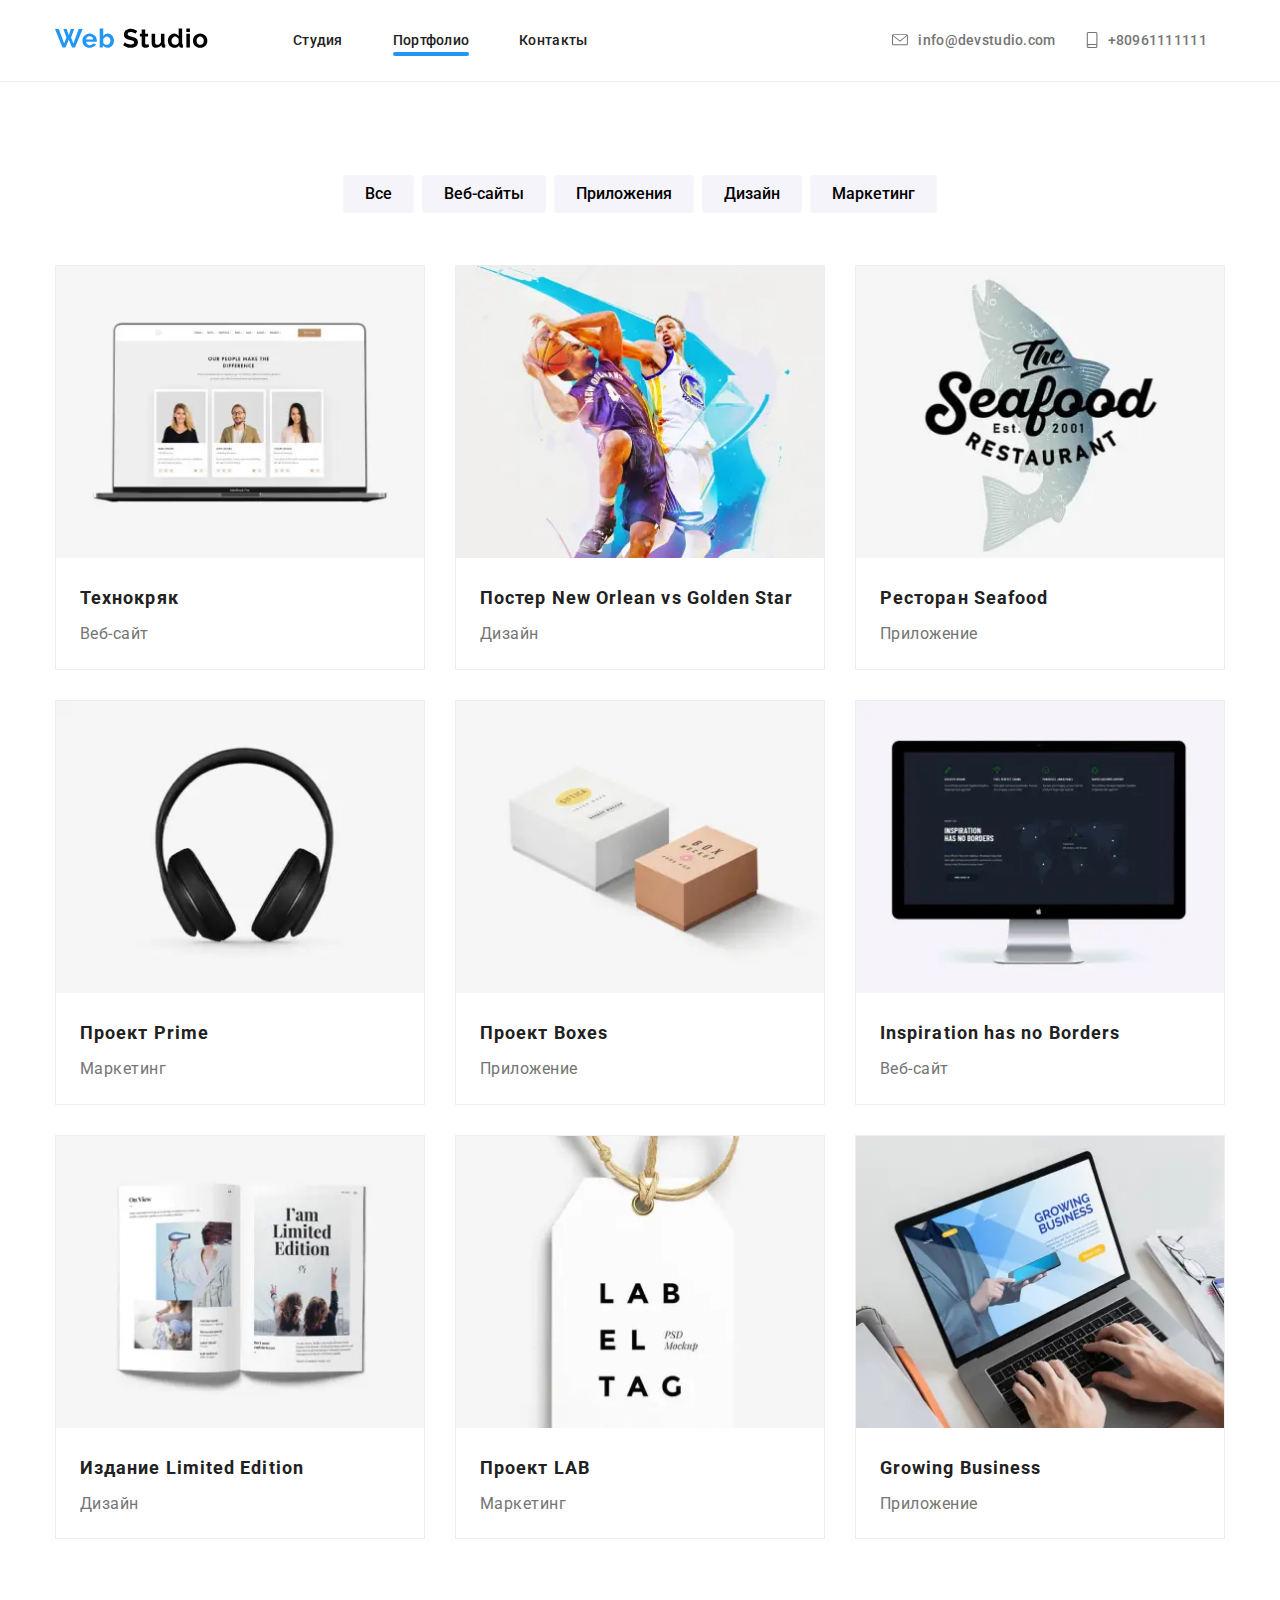
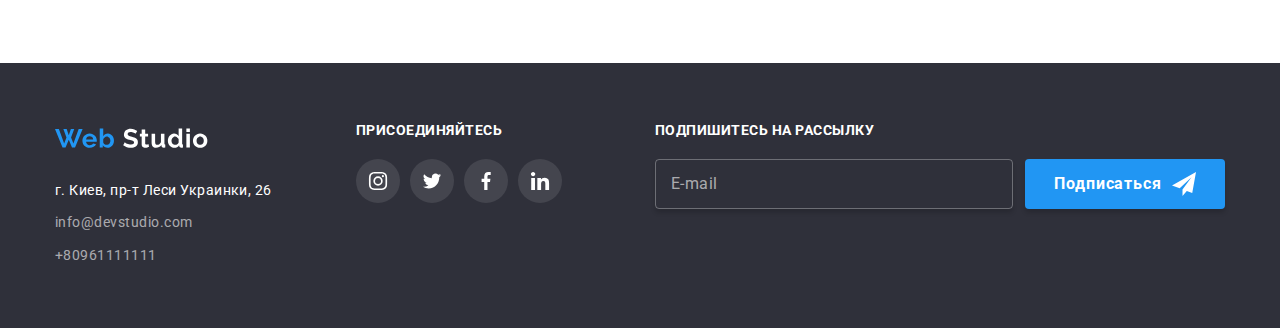
==== commit 7469ff82: "done all" ====
--- a/portfolio.html
+++ b/portfolio.html
@@ -112,7 +112,62 @@
             <li>
               <a href="#">
                 <div class="card">
-                  <img src="./images/project1.jpg" alt="project1" />
+                  <picture>
+                    <source
+                      srcset="
+                        ./images/portfolio/card_1200.webp,
+                        ./images/portfolio/card_1200@2x.webp 2x
+                      "
+                      media="(min-width: 1200px)"
+                      type="image/webp"
+                    />
+                    <source
+                      srcset="
+                        ./images/portfolio/card_1200.jpg,
+                        ./images/portfolio/card_1200@2x.jpg 2x
+                      "
+                      media="(min-width: 1200px)"
+                      type="image/jpg"
+                    />
+                    <source
+                      srcset="
+                        ./images/portfolio/card_768.webp,
+                        ./images/portfolio/card_768@2x.webp 2x
+                      "
+                      media="(min-width: 768px)"
+                      type="image/webp"
+                    />
+                    <source
+                      srcset="
+                        ./images/portfolio/card_768.jpg,
+                        ./images/portfolio/card_768@2x.jpg 2x
+                      "
+                      media="(min-width: 768px)"
+                      type="image/jpg"
+                    />
+                    <source
+                      srcset="
+                        ./images/portfolio/card_480.webp,
+                        ./images/portfolio/card_480@2x.webp 2x
+                      "
+                      media="(max-width: 767px)"
+                      type="image/webp"
+                    />
+                    <source
+                      srcset="
+                        ./images/portfolio/card_480.jpg,
+                        ./images/portfolio/card_480@2x.jpg 2x
+                      "
+                      media="(max-width: 767px)"
+                      type="image/jpg"
+                    />
+                    <img
+                      src="./images/portfolio/card_480.jpg 480w,  ./images/portfolio/card_768.jpg 768w, ./images/portfolio/card_1200.jpg 1200w,"
+                      alt="project1"
+                      sizes="(max-width: 767px) 450px, (min-width: 768px) 354px, (min-width: 1200px) 370px"
+                    />
+                  </picture>
+
                   <p class="back-side-card">
                     Технокряк это современная площадка распространения
                     коронавируса. Компании используют эту платформу для
@@ -128,7 +183,61 @@
             <li>
               <a href="#">
                 <div class="card">
-                  <img src="./images/project2.jpg" alt="project2" />
+                  <picture>
+                    <source
+                      srcset="
+                        ./images/portfolio/card-2_1200.webp,
+                        ./images/portfolio/card-2_1200@2x.webp 2x
+                      "
+                      media="(min-width: 1200px)"
+                      type="image/webp"
+                    />
+                    <source
+                      srcset="
+                        ./images/portfolio/card-2_1200.jpg,
+                        ./images/portfolio/card-2_1200@2x.jpg 2x
+                      "
+                      media="(min-width: 1200px)"
+                      type="image/jpg"
+                    />
+                    <source
+                      srcset="
+                        ./images/portfolio/card-2_768.webp,
+                        ./images/portfolio/card-2_768@2x.webp 2x
+                      "
+                      media="(min-width: 768px)"
+                      type="image/webp"
+                    />
+                    <source
+                      srcset="
+                        ./images/portfolio/card-2_768.jpg,
+                        ./images/portfolio/card-2_768@2x.jpg 2x
+                      "
+                      media="(min-width: 768px)"
+                      type="image/jpg"
+                    />
+                    <source
+                      srcset="
+                        ./images/portfolio/card-2_480.webp,
+                        ./images/portfolio/card-2_480@2x.webp 2x
+                      "
+                      media="(max-width: 767px)"
+                      type="image/webp"
+                    />
+                    <source
+                      srcset="
+                        ./images/portfolio/card-2_480.jpg,
+                        ./images/portfolio/card-2_480@2x.jpg 2x
+                      "
+                      media="(max-width: 767px)"
+                      type="image/jpg"
+                    />
+                    <img
+                      src="./images/portfolio/card-2_480.jpg 480w,  ./images/portfolio/card-2_768.jpg 768w, ./images/portfolio/card-2_1200.jpg 1200w,"
+                      alt="project2"
+                      sizes="(max-width: 767px) 450px, (min-width: 768px) 354px, (min-width: 1200px) 370px"
+                    />
+                  </picture>
                   <p class="back-side-card">
                     Технокряк это современная площадка распространения
                     коронавируса. Компании используют эту платформу для
@@ -146,7 +255,61 @@
             <li>
               <a href="#">
                 <div class="card">
-                  <img src="./images/project3.jpg" alt="project3" />
+                  <picture>
+                    <source
+                      srcset="
+                        ./images/portfolio/card-3_1200.webp,
+                        ./images/portfolio/card-3_1200@2x.webp 2x
+                      "
+                      media="(min-width: 1200px)"
+                      type="image/webp"
+                    />
+                    <source
+                      srcset="
+                        ./images/portfolio/card-3_1200.jpg,
+                        ./images/portfolio/card-3_1200@2x.jpg 2x
+                      "
+                      media="(min-width: 1200px)"
+                      type="image/jpg"
+                    />
+                    <source
+                      srcset="
+                        ./images/portfolio/card-3_768.webp,
+                        ./images/portfolio/card-3_768@2x.webp 2x
+                      "
+                      media="(min-width: 768px)"
+                      type="image/webp"
+                    />
+                    <source
+                      srcset="
+                        ./images/portfolio/card-3_768.jpg,
+                        ./images/portfolio/card-3_768@2x.jpg 2x
+                      "
+                      media="(min-width: 768px)"
+                      type="image/jpg"
+                    />
+                    <source
+                      srcset="
+                        ./images/portfolio/card-3_480.webp,
+                        ./images/portfolio/card-3_480@2x.webp 2x
+                      "
+                      media="(max-width: 767px)"
+                      type="image/webp"
+                    />
+                    <source
+                      srcset="
+                        ./images/portfolio/card-3_480.jpg,
+                        ./images/portfolio/card-3_480@2x.jpg 2x
+                      "
+                      media="(max-width: 767px)"
+                      type="image/jpg"
+                    />
+                    <img
+                      src="./images/portfolio/card-3_480.jpg 480w,  ./images/portfolio/card-3_768.jpg 768w, ./images/portfolio/card-3_1200.jpg 1200w,"
+                      alt="project3"
+                      sizes="(max-width: 767px) 450px, (min-width: 768px) 354px, (min-width: 1200px) 370px"
+                    />
+                  </picture>
                   <p class="back-side-card">
                     Технокряк это современная площадка распространения
                     коронавируса. Компании используют эту платформу для
@@ -162,7 +325,61 @@
             <li>
               <a href="#">
                 <div class="card">
-                  <img src="./images/project4.jpg" alt="project4" />
+                  <picture>
+                    <source
+                      srcset="
+                        ./images/portfolio/card-4_1200.webp,
+                        ./images/portfolio/card-4_1200@2x.webp 2x
+                      "
+                      media="(min-width: 1200px)"
+                      type="image/webp"
+                    />
+                    <source
+                      srcset="
+                        ./images/portfolio/card-4_1200.jpg,
+                        ./images/portfolio/card-4_1200@2x.jpg 2x
+                      "
+                      media="(min-width: 1200px)"
+                      type="image/jpg"
+                    />
+                    <source
+                      srcset="
+                        ./images/portfolio/card-4_768.webp,
+                        ./images/portfolio/card-4_768@2x.webp 2x
+                      "
+                      media="(min-width: 768px)"
+                      type="image/webp"
+                    />
+                    <source
+                      srcset="
+                        ./images/portfolio/card-4_768.jpg,
+                        ./images/portfolio/card-4_768@2x.jpg 2x
+                      "
+                      media="(min-width: 768px)"
+                      type="image/jpg"
+                    />
+                    <source
+                      srcset="
+                        ./images/portfolio/card-4_480.webp,
+                        ./images/portfolio/card-4_480@2x.webp 2x
+                      "
+                      media="(max-width: 767px)"
+                      type="image/webp"
+                    />
+                    <source
+                      srcset="
+                        ./images/portfolio/card-4_480.jpg,
+                        ./images/portfolio/card-4_480@2x.jpg 2x
+                      "
+                      media="(max-width: 767px)"
+                      type="image/jpg"
+                    />
+                    <img
+                      src="./images/portfolio/card-4_480.jpg 480w,  ./images/portfolio/card-4_768.jpg 768w, ./images/portfolio/card-4_1200.jpg 1200w,"
+                      alt="project4"
+                      sizes="(max-width: 767px) 450px, (min-width: 768px) 354px, (min-width: 1200px) 370px"
+                    />
+                  </picture>
                   <p class="back-side-card">
                     Технокряк это современная площадка распространения
                     коронавируса. Компании используют эту платформу для
@@ -178,7 +395,61 @@
             <li>
               <a href="#">
                 <div class="card">
-                  <img src="./images/project5.jpg" alt="project5" />
+                  <picture>
+                    <source
+                      srcset="
+                        ./images/portfolio/card-5_1200.webp,
+                        ./images/portfolio/card-5_1200@2x.webp 2x
+                      "
+                      media="(min-width: 1200px)"
+                      type="image/webp"
+                    />
+                    <source
+                      srcset="
+                        ./images/portfolio/card-5_1200.jpg,
+                        ./images/portfolio/card-5_1200@2x.jpg 2x
+                      "
+                      media="(min-width: 1200px)"
+                      type="image/jpg"
+                    />
+                    <source
+                      srcset="
+                        ./images/portfolio/card-5_768.webp,
+                        ./images/portfolio/card-5_768@2x.webp 2x
+                      "
+                      media="(min-width: 768px)"
+                      type="image/webp"
+                    />
+                    <source
+                      srcset="
+                        ./images/portfolio/card-5_768.jpg,
+                        ./images/portfolio/card-5_768@2x.jpg 2x
+                      "
+                      media="(min-width: 768px)"
+                      type="image/jpg"
+                    />
+                    <source
+                      srcset="
+                        ./images/portfolio/card-5_480.webp,
+                        ./images/portfolio/card-5_480@2x.webp 2x
+                      "
+                      media="(max-width: 767px)"
+                      type="image/webp"
+                    />
+                    <source
+                      srcset="
+                        ./images/portfolio/card-5_480.jpg,
+                        ./images/portfolio/card-5_480@2x.jpg 2x
+                      "
+                      media="(max-width: 767px)"
+                      type="image/jpg"
+                    />
+                    <img
+                      src="./images/portfolio/card-5_480.jpg 480w,  ./images/portfolio/card-5_768.jpg 768w, ./images/portfolio/card-5_1200.jpg 1200w,"
+                      alt="project5"
+                      sizes="(max-width: 767px) 450px, (min-width: 768px) 354px, (min-width: 1200px) 370px"
+                    />
+                  </picture>
                   <p class="back-side-card">
                     Технокряк это современная площадка распространения
                     коронавируса. Компании используют эту платформу для
@@ -194,7 +465,61 @@
             <li>
               <a href="#">
                 <div class="card">
-                  <img src="./images/project6.jpg" alt="project6" />
+                  <picture>
+                    <source
+                      srcset="
+                        ./images/portfolio/card-6_1200.webp,
+                        ./images/portfolio/card-6_1200@2x.webp 2x
+                      "
+                      media="(min-width: 1200px)"
+                      type="image/webp"
+                    />
+                    <source
+                      srcset="
+                        ./images/portfolio/card-6_1200.jpg,
+                        ./images/portfolio/card-6_1200@2x.jpg 2x
+                      "
+                      media="(min-width: 1200px)"
+                      type="image/jpg"
+                    />
+                    <source
+                      srcset="
+                        ./images/portfolio/card-6_768.webp,
+                        ./images/portfolio/card-6_768@2x.webp 2x
+                      "
+                      media="(min-width: 768px)"
+                      type="image/webp"
+                    />
+                    <source
+                      srcset="
+                        ./images/portfolio/card-6_768.jpg,
+                        ./images/portfolio/card-6_768@2x.jpg 2x
+                      "
+                      media="(min-width: 768px)"
+                      type="image/jpg"
+                    />
+                    <source
+                      srcset="
+                        ./images/portfolio/card-6_480.webp,
+                        ./images/portfolio/card-6_480@2x.webp 2x
+                      "
+                      media="(max-width: 767px)"
+                      type="image/webp"
+                    />
+                    <source
+                      srcset="
+                        ./images/portfolio/card-6_480.jpg,
+                        ./images/portfolio/card-6_480@2x.jpg 2x
+                      "
+                      media="(max-width: 767px)"
+                      type="image/jpg"
+                    />
+                    <img
+                      src="./images/portfolio/card-6_480.jpg 480w,  ./images/portfolio/card-6_768.jpg 768w, ./images/portfolio/card-6_1200.jpg 1200w,"
+                      alt="project6"
+                      sizes="(max-width: 767px) 450px, (min-width: 768px) 354px, (min-width: 1200px) 370px"
+                    />
+                  </picture>
                   <p class="back-side-card">
                     Технокряк это современная площадка распространения
                     коронавируса. Компании используют эту платформу для
@@ -212,7 +537,61 @@
             <li>
               <a href="#">
                 <div class="card">
-                  <img src="./images/project7.jpg" alt="project7" />
+                  <picture>
+                    <source
+                      srcset="
+                        ./images/portfolio/card-7_1200.webp,
+                        ./images/portfolio/card-7_1200@2x.webp 2x
+                      "
+                      media="(min-width: 1200px)"
+                      type="image/webp"
+                    />
+                    <source
+                      srcset="
+                        ./images/portfolio/card-7_1200.jpg,
+                        ./images/portfolio/card-7_1200@2x.jpg 2x
+                      "
+                      media="(min-width: 1200px)"
+                      type="image/jpg"
+                    />
+                    <source
+                      srcset="
+                        ./images/portfolio/card-7_768.webp,
+                        ./images/portfolio/card-7_768@2x.webp 2x
+                      "
+                      media="(min-width: 768px)"
+                      type="image/webp"
+                    />
+                    <source
+                      srcset="
+                        ./images/portfolio/card-7_768.jpg,
+                        ./images/portfolio/card-7_768@2x.jpg 2x
+                      "
+                      media="(min-width: 768px)"
+                      type="image/jpg"
+                    />
+                    <source
+                      srcset="
+                        ./images/portfolio/card-7_480.webp,
+                        ./images/portfolio/card-7_480@2x.webp 2x
+                      "
+                      media="(max-width: 767px)"
+                      type="image/webp"
+                    />
+                    <source
+                      srcset="
+                        ./images/portfolio/card-7_480.jpg,
+                        ./images/portfolio/card-7_480@2x.jpg 2x
+                      "
+                      media="(max-width: 767px)"
+                      type="image/jpg"
+                    />
+                    <img
+                      src="./images/portfolio/card-7_480.jpg 480w,  ./images/portfolio/card-7_768.jpg 768w, ./images/portfolio/card-7_1200.jpg 1200w,"
+                      alt="project7"
+                      sizes="(max-width: 767px) 450px, (min-width: 768px) 354px, (min-width: 1200px) 370px"
+                    />
+                  </picture>
                   <p class="back-side-card">
                     Технокряк это современная площадка распространения
                     коронавируса. Компании используют эту платформу для
@@ -228,7 +607,61 @@
             <li>
               <a href="#">
                 <div class="card">
-                  <img src="./images/project8.jpg" alt="project8" />
+                  <picture>
+                    <source
+                      srcset="
+                        ./images/portfolio/card-8_1200.webp,
+                        ./images/portfolio/card-8_1200@2x.webp 2x
+                      "
+                      media="(min-width: 1200px)"
+                      type="image/webp"
+                    />
+                    <source
+                      srcset="
+                        ./images/portfolio/card-8_1200.jpg,
+                        ./images/portfolio/card-8_1200@2x.jpg 2x
+                      "
+                      media="(min-width: 1200px)"
+                      type="image/jpg"
+                    />
+                    <source
+                      srcset="
+                        ./images/portfolio/card-8_768.webp,
+                        ./images/portfolio/card-8_768@2x.webp 2x
+                      "
+                      media="(min-width: 768px)"
+                      type="image/webp"
+                    />
+                    <source
+                      srcset="
+                        ./images/portfolio/card-8_768.jpg,
+                        ./images/portfolio/card-8_768@2x.jpg 2x
+                      "
+                      media="(min-width: 768px)"
+                      type="image/jpg"
+                    />
+                    <source
+                      srcset="
+                        ./images/portfolio/card-8_480.webp,
+                        ./images/portfolio/card-8_480@2x.webp 2x
+                      "
+                      media="(max-width: 767px)"
+                      type="image/webp"
+                    />
+                    <source
+                      srcset="
+                        ./images/portfolio/card-8_480.jpg,
+                        ./images/portfolio/card-8_480@2x.jpg 2x
+                      "
+                      media="(max-width: 767px)"
+                      type="image/jpg"
+                    />
+                    <img
+                      src="./images/portfolio/card-8_480.jpg 480w,  ./images/portfolio/card-8_768.jpg 768w, ./images/portfolio/card-8_1200.jpg 1200w,"
+                      alt="project8"
+                      sizes="(max-width: 767px) 450px, (min-width: 768px) 354px, (min-width: 1200px) 370px"
+                    />
+                  </picture>
                   <p class="back-side-card">
                     Технокряк это современная площадка распространения
                     коронавируса. Компании используют эту платформу для
@@ -244,7 +677,61 @@
             <li>
               <a href="#">
                 <div class="card">
-                  <img src="./images/project9.jpg" alt="project9" />
+                  <picture>
+                    <source
+                      srcset="
+                        ./images/portfolio/card-9_1200.webp,
+                        ./images/portfolio/card-9_1200@2x.webp 2x
+                      "
+                      media="(min-width: 1200px)"
+                      type="image/webp"
+                    />
+                    <source
+                      srcset="
+                        ./images/portfolio/card-9_1200.jpg,
+                        ./images/portfolio/card-9_1200@2x.jpg 2x
+                      "
+                      media="(min-width: 1200px)"
+                      type="image/jpg"
+                    />
+                    <source
+                      srcset="
+                        ./images/portfolio/card-9_768.webp,
+                        ./images/portfolio/card-9_768@2x.webp 2x
+                      "
+                      media="(min-width: 768px)"
+                      type="image/webp"
+                    />
+                    <source
+                      srcset="
+                        ./images/portfolio/card-9_768.jpg,
+                        ./images/portfolio/card-9_768@2x.jpg 2x
+                      "
+                      media="(min-width: 768px)"
+                      type="image/jpg"
+                    />
+                    <source
+                      srcset="
+                        ./images/portfolio/card-9_480.webp,
+                        ./images/portfolio/card-9_480@2x.webp 2x
+                      "
+                      media="(max-width: 767px)"
+                      type="image/webp"
+                    />
+                    <source
+                      srcset="
+                        ./images/portfolio/card-9_480.jpg,
+                        ./images/portfolio/card-9_480@2x.jpg 2x
+                      "
+                      media="(max-width: 767px)"
+                      type="image/jpg"
+                    />
+                    <img
+                      src="./images/portfolio/card-9_480.jpg 480w,  ./images/portfolio/card-9_768.jpg 768w, ./images/portfolio/card-9_1200.jpg 1200w,"
+                      alt="project9"
+                      sizes="(max-width: 767px) 450px, (min-width: 768px) 354px, (min-width: 1200px) 370px"
+                    />
+                  </picture>
                   <p class="back-side-card">
                     Технокряк это современная площадка распространения
                     коронавируса. Компании используют эту платформу для
--- a/css/main.min.css
+++ b/css/main.min.css
@@ -1,2 +1,2 @@
-/*! normalize.css v8.0.1 | MIT License | github.com/necolas/normalize.css */html{line-height:1.15;-webkit-text-size-adjust:100%}body{margin:0}main{display:block}h1{font-size:2em;margin:0.67em 0}hr{-webkit-box-sizing:content-box;box-sizing:content-box;height:0;overflow:visible}pre{font-family:monospace, monospace;font-size:1em}a{background-color:transparent}abbr[title]{border-bottom:none;text-decoration:underline;-webkit-text-decoration:underline dotted;text-decoration:underline dotted}b,strong{font-weight:bolder}code,kbd,samp{font-family:monospace, monospace;font-size:1em}small{font-size:80%}sub,sup{font-size:75%;line-height:0;position:relative;vertical-align:baseline}sub{bottom:-0.25em}sup{top:-0.5em}img{border-style:none}button,input,optgroup,select,textarea{font-family:inherit;font-size:100%;line-height:1.15;margin:0}button,input{overflow:visible}button,select{text-transform:none}button,[type="button"],[type="reset"],[type="submit"]{-webkit-appearance:button}button::-moz-focus-inner,[type="button"]::-moz-focus-inner,[type="reset"]::-moz-focus-inner,[type="submit"]::-moz-focus-inner{border-style:none;padding:0}button:-moz-focusring,[type="button"]:-moz-focusring,[type="reset"]:-moz-focusring,[type="submit"]:-moz-focusring{outline:1px dotted ButtonText}fieldset{padding:0.35em 0.75em 0.625em}legend{-webkit-box-sizing:border-box;box-sizing:border-box;color:inherit;display:table;max-width:100%;padding:0;white-space:normal}progress{vertical-align:baseline}textarea{overflow:auto}[type="checkbox"],[type="radio"]{-webkit-box-sizing:border-box;box-sizing:border-box;padding:0}[type="number"]::-webkit-inner-spin-button,[type="number"]::-webkit-outer-spin-button{height:auto}[type="search"]{-webkit-appearance:textfield;outline-offset:-2px}[type="search"]::-webkit-search-decoration{-webkit-appearance:none}::-webkit-file-upload-button{-webkit-appearance:button;font:inherit}details{display:block}summary{display:list-item}template{display:none}[hidden]{display:none}html{-webkit-box-sizing:border-box;box-sizing:border-box}*,*::before,*::after{margin:0;padding:0;-webkit-box-sizing:inherit;box-sizing:inherit}a{text-decoration:none}li{list-style-type:none}body{color:#212121;font-family:Roboto, sans-serif;letter-spacing:0.03em}ul{margin:0;padding:0}.container{margin-left:auto;margin-right:auto;padding-left:15px;padding-right:15px}@media screen and (max-width: 767px){.container{max-width:480px}}@media screen and (min-width: 768px){.container{width:768px}}@media screen and (min-width: 1200px){.container{width:1200px}}.hide-item{display:none}.section-title{margin-top:0px;margin-bottom:30px;font-weight:700;font-size:36px;line-height:1.16;text-align:center;color:#212121}@media screen and (min-width: 1200px){.section-title{margin-bottom:50px}}.social-link-box{display:-webkit-box;display:-ms-flexbox;display:flex;-webkit-box-pack:center;-ms-flex-pack:center;justify-content:center;-webkit-box-align:center;-ms-flex-align:center;align-items:center}@media screen and (min-width: 768px){.social-link-footer{width:206px;margin-left:165px}}@media screen and (min-width: 1200px){.social-link-footer{margin-left:69px}}.social-link-box.footer{margin-top:20px;display:-webkit-box;display:-ms-flexbox;display:flex;-webkit-box-pack:center;-ms-flex-pack:center;justify-content:center;-webkit-box-align:center;-ms-flex-align:center;align-items:center}@media screen and (min-width: 1200px){.social-link-box.footer{-webkit-box-pack:start;-ms-flex-pack:start;justify-content:flex-start}}.social-link-box.footer a{background-color:rgba(255,255,255,0.1);border-radius:50px}.social-link-box a{display:-webkit-box;display:-ms-flexbox;display:flex;-webkit-box-pack:center;-ms-flex-pack:center;justify-content:center;-webkit-box-align:center;-ms-flex-align:center;align-items:center;padding:0;border:none;width:44px;height:44px;border-radius:50px;-webkit-transition:background-color 250ms cubic-bezier(0.4, 0, 0.2, 1);transition:background-color 250ms cubic-bezier(0.4, 0, 0.2, 1)}.social-link-box a:hover{background-color:#2196f3;border-radius:50px}.social-link-box a+a{margin-left:10px}.social-link{width:40px;height:40px;-webkit-transition:fill 250ms cubic-bezier(0.4, 0, 0.2, 1);transition:fill 250ms cubic-bezier(0.4, 0, 0.2, 1);fill:#afb1b8}.social-link-box a:hover .social-link{fill:#ffffff}.social-link.footer{fill:#ffffff}.header-position{position:relative;border-bottom:1px solid #ececec}.header-container{display:-webkit-box;display:-ms-flexbox;display:flex;-webkit-box-align:center;-ms-flex-align:center;align-items:center}@media screen and (max-width: 767px){.header-container{height:60px}}@media screen and (min-width: 768px){.header-container{height:81px}}@media screen and (min-width: 768px){.logo-header{margin-right:81px}}@media screen and (max-width: 1199px){.logo-header{width:141px;height:28px}}@media screen and (min-width: 1200px){.logo-header{width:153px;height:21px;margin-right:85px}}.menu-button{display:-webkit-inline-box;display:-ms-inline-flexbox;display:inline-flex;border:none;margin-left:auto;padding:0;background-color:transparent}@media screen and (min-width: 768px){.menu-button{display:none}}.menu-container{display:-webkit-box;display:-ms-flexbox;display:flex}@media screen and (max-width: 767px){.menu-container{display:none;position:absolute;top:101%;left:0;width:100%;padding-top:60px;padding-bottom:60px;background-color:#ffffff;z-index:10;-webkit-box-shadow:0px 1px 3px rgba(0,0,0,0.16),0px 2px 4px rgba(0,0,0,0.08),0px 4px 8px rgba(0,0,0,0.04);box-shadow:0px 1px 3px rgba(0,0,0,0.16),0px 2px 4px rgba(0,0,0,0.08),0px 4px 8px rgba(0,0,0,0.04)}}.menu-container.is-open{display:block}.menu-button .icon-clouse{display:none}.menu-button.is-open .icon-clouse{display:-webkit-inline-box;display:-ms-inline-flexbox;display:inline-flex}.menu-button.is-open .icon-menu{display:none}.header-list{padding:0;display:-webkit-box;display:-ms-flexbox;display:flex;-webkit-box-orient:vertical;-webkit-box-direction:normal;-ms-flex-direction:column;flex-direction:column;-webkit-box-pack:center;-ms-flex-pack:center;justify-content:center;-webkit-box-align:center;-ms-flex-align:center;align-items:center}@media screen and (min-width: 768px){.header-list{-webkit-box-orient:horizontal;-webkit-box-direction:normal;-ms-flex-direction:row;flex-direction:row}}@media screen and (min-width: 768px){.header-list li:not(:last-child){margin-right:50px}}@media screen and (max-width: 767px){.header-list li:not(:last-child){margin-bottom:32px}}@media screen and (max-width: 767px){.header-list li:last-child{margin-bottom:52px}}.header-nav-link{padding-bottom:8px;font-weight:500;font-size:14px;line-height:1.14;letter-spacing:0.02em;color:#212121;-webkit-transition:color 250ms cubic-bezier(0.4, 0, 0.2, 1);transition:color 250ms cubic-bezier(0.4, 0, 0.2, 1)}@media screen and (max-width: 767px){.header-nav-link{font-size:18px;line-height:1.16}}.header-nav-link:hover,.header-nav-link:focus{color:#2196f3}.active-page{position:relative}.active-page::after{content:"";position:absolute;bottom:0;display:block;width:100%;height:4px;background:#2196f3;border-radius:2px}.header-address{margin-left:305px;display:-webkit-box;display:-ms-flexbox;display:flex;-webkit-box-pack:center;-ms-flex-pack:center;justify-content:center}@media screen and (min-width: 768px) and (max-width: 1199px){.header-address :first-child{margin-bottom:10px}}@media screen and (max-width: 1199px){.header-address{-webkit-box-orient:vertical;-webkit-box-direction:normal;-ms-flex-direction:column;flex-direction:column;-webkit-box-align:start;-ms-flex-align:start;align-items:flex-start;margin-left:84px}}@media screen and (max-width: 767px){.header-address{-webkit-box-align:center;-ms-flex-align:center;align-items:center}}@media screen and (max-width: 767px){.header-address a:not(:first-child){margin-top:16px}}@media screen and (min-width: 1200px){.header-address a:not(:first-child){margin-left:30px}}.icon-header{padding:0;display:block;margin-right:10px;fill:#757575}.header-nav-adress{display:-webkit-box;display:-ms-flexbox;display:flex;-webkit-box-pack:center;-ms-flex-pack:center;justify-content:center;-webkit-box-align:center;-ms-flex-align:center;align-items:center;font-style:normal;font-weight:500;font-size:18px;line-height:1.16;letter-spacing:0.02em;color:#757575;-webkit-transition:color 250ms cubic-bezier(0.4, 0, 0.2, 1),fill 250ms cubic-bezier(0.4, 0, 0.2, 1);transition:color 250ms cubic-bezier(0.4, 0, 0.2, 1),fill 250ms cubic-bezier(0.4, 0, 0.2, 1)}@media screen and (min-width: 768px){.header-nav-adress{font-size:12px}}@media screen and (min-width: 1200px){.header-nav-adress{font-size:14px;line-height:1.14}}.header-nav-adress:hover,.header-nav-adress:focus{color:#2196f3;fill:#2196f3}.footer-section{background-color:#2f303a}.footer-box{padding-top:60px;padding-bottom:60px}@media screen and (max-width: 1199px){.footer-box{text-align:center}}@media screen and (min-width: 768px){.footer-box{display:-webkit-box;display:-ms-flexbox;display:flex;-ms-flex-wrap:wrap;flex-wrap:wrap}}.footer-titles{font-style:normal;font-weight:700;font-size:14px;line-height:1.14;text-transform:uppercase;color:#fff}@media screen and (max-width: 767px){.footer-titles{margin-top:60px}}.logo-footer{--color4: #ffffff}@media screen and (min-width: 768px){.footer-contacts{width:232px}}@media screen and (min-width: 768px) and (max-width: 1199px){.footer-contacts{margin-left:76px}}.footer-adress-list{margin-top:20px}@media screen and (max-width: 1199px){.footer-adress-list{text-align:center}}.footer-adress-list .item:not(:first-child){margin-top:9px}.footer-adress-link{margin-top:9px;font-style:normal;font-size:14px;line-height:1.7;color:rgba(255,255,255,0.6)}.footer-adress-map{font-style:normal;font-size:14px;line-height:1.7;color:#fff}@media screen and (max-width: 767px){.mailing{max-width:450px}}@media screen and (min-width: 768px) and (max-width: 1199px){.mailing{width:450px;margin-left:auto;margin-right:auto;margin-top:60px}}@media screen and (min-width: 1200px){.mailing{width:570px;margin-left:93px}}.footer-subscription{display:block;margin-top:20px}@media screen and (min-width: 1200px){.footer-subscription{display:-webkit-box;display:-ms-flexbox;display:flex}}.footer-subscription-box{position:relative;margin-right:12px;max-width:450px}@media screen and (max-width: 1199px){.footer-subscription-box{margin-bottom:20px}}@media screen and (min-width: 1200px){.footer-subscription-box{width:358px}}.footer-subscription-label{position:absolute;top:50%;left:16px;-webkit-transform:translateY(-50%);transform:translateY(-50%);font-size:16px;line-height:1.25;letter-spacing:0.03em;color:rgba(255,255,255,0.6);-webkit-transition:-webkit-transform 250ms cubic-bezier(0.4, 0, 0.2, 1);transition:-webkit-transform 250ms cubic-bezier(0.4, 0, 0.2, 1);transition:transform 250ms cubic-bezier(0.4, 0, 0.2, 1);transition:transform 250ms cubic-bezier(0.4, 0, 0.2, 1), -webkit-transform 250ms cubic-bezier(0.4, 0, 0.2, 1)}.footer-subscription-field:focus+.footer-subscription-label,.footer-subscription-field:not(:placeholder-shown)+.footer-subscription-label{-webkit-transform:translateY(-40px);transform:translateY(-40px);left:16px;font-size:12px;line-height:1.16;letter-spacing:0.01em}.footer-subscription-field{width:100%;height:50px;padding:15px 16px;border:1px solid rgba(255,255,255,0.3);-webkit-box-shadow:0px 4px 4px rgba(0,0,0,0.15);box-shadow:0px 4px 4px rgba(0,0,0,0.15);border-radius:4px;outline:none;font-size:16px;line-height:1.25;letter-spacing:0.03em;background-color:transparent;color:rgba(255,255,255,0.6)}.footer-subscription-button{display:-webkit-inline-box;display:-ms-inline-flexbox;display:inline-flex;-webkit-box-align:center;-ms-flex-align:center;align-items:center;-webkit-box-pack:center;-ms-flex-pack:center;justify-content:center;width:200px;height:50px;font-size:16px;font-weight:700;line-height:1.87;letter-spacing:0.06em;color:#fff;background:#2196f3;-webkit-box-shadow:0px 4px 4px rgba(0,0,0,0.15);box-shadow:0px 4px 4px rgba(0,0,0,0.15);border:transparent;border-radius:4px}.footer-subscription-icon{width:24px;height:24px;margin-left:10px}.services-hero{margin-left:auto;margin-right:auto;max-width:1600px;height:600px;padding-top:200px;text-align:center;background-image:-webkit-gradient(linear, left top, right top, from(rgba(47,48,58,0.8)), to(rgba(47,48,58,0.8))),url(../images/header.jpg);background-image:linear-gradient(to right, rgba(47,48,58,0.8), rgba(47,48,58,0.8)),url(../images/header.jpg);background-repeat:no-repeat;background-position:center;background-size:cover}.services-text-hero{margin-top:0px;margin-bottom:30px;font-weight:900;font-size:26px;line-height:1.61538;text-align:center;letter-spacing:0.06em;text-transform:uppercase;color:#fff}@media screen and (min-width: 1200px){.services-text-hero{font-size:44px;line-height:1.36364}}.services-button{display:inline-block;min-width:200px;height:50px;padding:10px 32px;font-weight:700;font-size:16px;line-height:1.87;text-align:center;letter-spacing:0.06em;color:#fff;background-color:#2196f3;-webkit-box-shadow:0px 4px 4px rgba(0,0,0,0.15);box-shadow:0px 4px 4px rgba(0,0,0,0.15);border-radius:4px;-webkit-transition:background-color 250ms cubic-bezier(0.4, 0, 0.2, 1);transition:background-color 250ms cubic-bezier(0.4, 0, 0.2, 1)}.services-button:hover{background-color:#188ce8}.feature-section{padding-bottom:60px}@media screen and (min-width: 1200px){.feature-section{padding-bottom:0px}}@media screen and (max-width: 1119px){.feature{padding-top:60px}}@media screen and (min-width: 1200px){.feature{padding-top:95px}}@media screen and (min-width: 768px){.feature{display:-webkit-box;display:-ms-flexbox;display:flex;-ms-flex-wrap:wrap;flex-wrap:wrap}}.feature li{width:100%}@media screen and (min-width: 768px){.feature li{width:354px}}@media screen and (min-width: 768px) and (max-width: 1199px){.feature li:nth-child(2n+2){margin-left:30px}}@media screen and (min-width: 1200px){.feature li{width:270px}.feature li+li{margin-left:30px}}.feature li::before{content:"";display:block;height:120px;margin-bottom:30px;background-repeat:no-repeat;background-size:70px 70px;background-position:center;background-color:#f5f4fa}@media screen and (max-width: 767px){.feature li::before{margin-bottom:55px}}.antena-img::before{background-image:url(../images/antena.svg)}.clock-img::before{background-image:url(..//images/clock.svg)}.diagram-img::before{background-image:url(..//images/diagram.svg)}.container-img::before{background-image:url(..//images/astronaunt.svg)}.feature-title{margin-bottom:10px;font-weight:700;font-size:14px;line-height:1.14;text-transform:uppercase}@media screen and (max-width: 767px){.feature-title{text-align:center}}.feature-text{font-weight:400;font-size:14px;line-height:1.7;color:#757575}@media screen and (max-width: 1199px){.feature-text{padding-bottom:30px}}.what-are-we-doing{display:none}@media screen and (min-width: 1200px){.what-are-we-doing{display:block;padding-top:95px;padding-bottom:95px}}.what-are-we-doing-list li{position:relative;max-width:370px;max-height:294px}.what-are-we-doing li+li{margin-left:30px}.what-are-we-doing-text{position:absolute;bottom:0;width:370px;height:70px;padding-top:27px;color:#fff;background:rgba(47,48,58,0.8);text-align:center;font-weight:700;font-size:14px;line-height:1.14;text-transform:uppercase}.what-are-we-doing ul{display:-webkit-box;display:-ms-flexbox;display:flex}.our-team{background-color:#f5f4fa;padding-top:94px;padding-bottom:94px}@media screen and (min-width: 768px){.our-team{padding-top:60px;padding-bottom:60px}}.our-team ul{display:block}@media screen and (min-width: 768px){.our-team ul{display:-webkit-box;display:-ms-flexbox;display:flex;-ms-flex-wrap:wrap;flex-wrap:wrap}}.our-team .box{background-color:#fff;-webkit-box-shadow:0px 2px 1px rgba(0,0,0,0.2),0px 1px 1px rgba(0,0,0,0.14),0px 1px 3px rgba(0,0,0,0.12);box-shadow:0px 2px 1px rgba(0,0,0,0.2),0px 1px 1px rgba(0,0,0,0.14),0px 1px 3px rgba(0,0,0,0.12);border-radius:0px 0px 4px 4px;padding-bottom:24px}.our-team li{margin-left:auto;margin-right:auto}@media screen and (max-width: 767px){.our-team li{max-width:450px;margin-bottom:30px}}@media screen and (min-width: 768px){.our-team li{width:354px}.our-team li:nth-child(2n+2){margin-left:30px}.our-team li:nth-child(n+2){margin-bottom:30px}}@media screen and (min-width: 1200px){.our-team li{width:270px}.our-team li+li{margin-left:30px}}.our-team-title{margin-top:30px;margin-bottom:10px;font-weight:500;font-size:16px;line-height:1.18;text-align:center;color:#212121}.our-team-text{margin-bottom:15px;font-weight:400;font-size:16px;line-height:1.18;text-align:center;color:#757575}.our-clients{padding-top:60px;padding-bottom:60px}@media screen and (min-width: 1200px){.our-clients{padding-top:94px;padding-bottom:94px}}.our-clients-list{display:-webkit-box;display:-ms-flexbox;display:flex;-ms-flex-wrap:wrap;flex-wrap:wrap;-webkit-box-pack:center;-ms-flex-pack:center;justify-content:center;-webkit-box-align:center;-ms-flex-align:center;align-items:center}.our-clients-list li{max-width:calc(50% - 30px)}@media screen and (max-width: 767px){.our-clients-list li:nth-child(2n+2){margin-left:30px}.our-clients-list li:nth-child(n+3){margin-top:30px}}@media screen and (min-width: 768px) and (max-width: 1199px){.our-clients-list li{width:226px}.our-clients-list li:nth-child(3n+2){margin-right:30px;margin-left:30px}.our-clients-list li:nth-child(n+4){margin-top:30px}}@media screen and (min-width: 1200px){.our-clients-list li{width:170px}.our-clients-list li+li{margin-left:30px}}.our-clients-list a{display:-webkit-box;display:-ms-flexbox;display:flex;-webkit-box-pack:center;-ms-flex-pack:center;justify-content:center;-webkit-box-align:center;-ms-flex-align:center;align-items:center;border:1px solid #afb1b8;border-radius:4px;max-width:210px;-webkit-transition:border 250ms cubic-bezier(0.4, 0, 0.2, 1);transition:border 250ms cubic-bezier(0.4, 0, 0.2, 1)}.our-clients-list a:hover{border:1px solid #2196f3}.our-clients-list a:hover .our-clients-label{fill:#2196f3}.our-clients-label{max-width:210px;max-height:90px;fill:#afb1b8;-webkit-transition:fill 250ms cubic-bezier(0.4, 0, 0.2, 1);transition:fill 250ms cubic-bezier(0.4, 0, 0.2, 1)}.backdrop{position:fixed;left:0;top:0;width:100%;height:100%;background-color:rgba(0,0,0,0.2);-webkit-transition:opacity 350ms cubic-bezier(0.4, 0, 0.2, 1);transition:opacity 350ms cubic-bezier(0.4, 0, 0.2, 1);z-index:10}.backdrop.is-hidden{opacity:0;visibility:hidden;pointer-events:none}.modal{position:absolute;top:50%;left:50%;-webkit-transform:translate(-50%, -50%);transform:translate(-50%, -50%);max-width:calc(100% - 30px);max-height:calc(100% - 30px);overflow:auto;padding:10px 40px 40px 40px;background:#fff;-webkit-box-shadow:0px 2px 1px rgba(0,0,0,0.2),0px 1px 1px rgba(0,0,0,0.14),0px 1px 3px rgba(0,0,0,0.12);box-shadow:0px 2px 1px rgba(0,0,0,0.2),0px 1px 1px rgba(0,0,0,0.14),0px 1px 3px rgba(0,0,0,0.12);border-radius:4px}@media screen and (max-width: 1199px){.modal{padding:8px 45px 40px 36px}}.button-clouse{display:block;width:30px;height:30px;margin-right:-30px;margin-left:auto;background:#fff;border:1px solid rgba(0,0,0,0.1);border-radius:50%}.icon-clouse{width:11px;height:11px;fill:#000000}.text-modal{display:block;margin-bottom:30px;font-weight:700;font-size:20px;line-height:1.15;text-align:center;letter-spacing:0.03em}.modal-box{position:relative}@media screen and (max-width: 1199px){.modal-box{max-width:100%}}.icon-name{position:absolute;fill:black;top:50%;left:16px;-webkit-transform:translateY(-50%);transform:translateY(-50%);width:12px;height:12px;z-index:1}.modal-form-input:focus ~ .icon-name,.modal-form-input:not(:placeholder-shown) ~ .icon-name{fill:#2196f3}.modal-form{display:-webkit-box;display:-ms-flexbox;display:flex;-webkit-box-orient:vertical;-webkit-box-direction:normal;-ms-flex-direction:column;flex-direction:column;-webkit-box-pack:center;-ms-flex-pack:center;justify-content:center;-webkit-box-align:center;-ms-flex-align:center;align-items:center}.modal-label{position:absolute;top:50%;left:42px;-webkit-transform:translateY(-50%);transform:translateY(-50%);color:#757575;font-size:14px;line-height:1.14;letter-spacing:0.01em;-webkit-transition:-webkit-transform 250ms cubic-bezier(0.4, 0, 0.2, 1);transition:-webkit-transform 250ms cubic-bezier(0.4, 0, 0.2, 1);transition:transform 250ms cubic-bezier(0.4, 0, 0.2, 1);transition:transform 250ms cubic-bezier(0.4, 0, 0.2, 1), -webkit-transform 250ms cubic-bezier(0.4, 0, 0.2, 1)}.modal-form-input:focus+.modal-label,.modal-form-input:not(:placeholder-shown)+.modal-label{-webkit-transform:translateY(-40px);transform:translateY(-40px);left:16px;color:#2196f3;font-size:12px;line-height:1.16;letter-spacing:0.01em}.coments{position:absolute;top:12px;left:16px;color:#757575;font-size:14px;line-height:1.14;letter-spacing:0.01em;-webkit-transition:-webkit-transform 250ms cubic-bezier(0.4, 0, 0.2, 1);transition:-webkit-transform 250ms cubic-bezier(0.4, 0, 0.2, 1);transition:transform 250ms cubic-bezier(0.4, 0, 0.2, 1);transition:transform 250ms cubic-bezier(0.4, 0, 0.2, 1), -webkit-transform 250ms cubic-bezier(0.4, 0, 0.2, 1)}.modal-form-input:focus+.coments,.modal-form-input:not(:placeholder-shown)+.coments{-webkit-transform:translateY(-30px);transform:translateY(-30px);left:16px;color:#2196f3;border-color:#2196f3;font-size:12px;line-height:1.16;letter-spacing:0.01em}.modal-form li:not(:first-child){margin-top:28px}.modal-form li:nth-child(5){margin-top:20px}.modal-form-input{width:370px;max-width:100%;height:40px;padding:12px 18px 12px 42px;border:1px solid rgba(33,33,33,0.2);border-radius:4px;outline:none;font-size:14px;line-height:1.14;letter-spacing:0.01em;color:#757575}@media screen and (min-width: 1200px){.modal-form-input{width:448px}}.modal-form-input:focus,.modal-form-input:not(:placeholder-shown){border-color:#2196f3;outline:none}.modal-form-input.text-area{height:120px;resize:none;padding:12px;padding:12px 16px}.checkbox-box{display:-webkit-box;display:-ms-flexbox;display:flex;-webkit-box-align:center;-ms-flex-align:center;align-items:center;-webkit-box-pack:center;-ms-flex-pack:center;justify-content:center;padding:0;position:relative}.checkbox{position:absolute;width:1px;height:1px;margin:-1px;border:0;padding:0;clip:rect(0 0 0 0);overflow:hidden}.check-text{display:-webkit-box;display:-ms-flexbox;display:flex;-webkit-box-align:center;-ms-flex-align:center;align-items:center;-webkit-box-pack:center;-ms-flex-pack:center;justify-content:center;font-size:14px;line-height:1.7;letter-spacing:0.03em;color:#757575}@media screen and (max-width: 1199px){.check-text{font-size:12px;line-height:1.16}}.check-text::before{content:" ";width:16px;height:15px;border:1px solid black;border-radius:2px;margin-right:8px}.check-text a{color:#2196f3;-webkit-text-decoration-line:underline;text-decoration-line:underline}.checkbox:checked ~ .check-text::before{padding:0;background:#2196f3;border:none;background-image:url(../images/icon-check.svg);background-size:cover;background-repeat:no-repeat;background-origin:border-box;fill:#ffffff}.modal-button-send{min-width:200px;min-height:50px;padding:10px 32px;background:#2196f3;-webkit-box-shadow:0px 4px 4px rgba(0,0,0,0.15);box-shadow:0px 4px 4px rgba(0,0,0,0.15);border-radius:4px;border:1px solid #2196f3;font-weight:700;font-size:16px;line-height:1.87;text-align:center;letter-spacing:0.06em;color:#fff;background-color:#2196f3;-webkit-transition:background-color 250ms cubic-bezier(0.4, 0, 0.2, 1);transition:background-color 250ms cubic-bezier(0.4, 0, 0.2, 1)}.modal-button-send:hover,.modal-button-send:focus{background-color:#188ce8}.portfolio-box{padding-top:93px;padding-bottom:94px}@media screen and (max-width: 1199px){.portfolio-box{padding-top:60px;padding-bottom:60px}}.filters-flex{display:-webkit-box;display:-ms-flexbox;display:flex;-webkit-box-pack:start;-ms-flex-pack:start;justify-content:flex-start;-ms-flex-wrap:wrap;flex-wrap:wrap;margin-bottom:52px}@media screen and (min-width: 768px){.filters-flex{-webkit-box-pack:center;-ms-flex-pack:center;justify-content:center}}.filters-flex li+li{margin-left:8px}@media screen and (max-width: 767px){.filters-flex li:nth-child(3n+1){margin-left:0px}.filters-flex li:nth-child(1n+4){margin-top:15px}}.filters-button{background-color:#f5f4fa;padding:6px 22px;border-radius:4px;border:none;font-weight:500;font-size:16px;line-height:1.62;outline:none;-webkit-transition:color 250ms cubic-bezier(0.4, 0, 0.2, 1),background-color 250ms cubic-bezier(0.4, 0, 0.2, 1),-webkit-box-shadow 250ms cubic-bezier(0.4, 0, 0.2, 1);transition:color 250ms cubic-bezier(0.4, 0, 0.2, 1),background-color 250ms cubic-bezier(0.4, 0, 0.2, 1),-webkit-box-shadow 250ms cubic-bezier(0.4, 0, 0.2, 1);transition:color 250ms cubic-bezier(0.4, 0, 0.2, 1),background-color 250ms cubic-bezier(0.4, 0, 0.2, 1),box-shadow 250ms cubic-bezier(0.4, 0, 0.2, 1);transition:color 250ms cubic-bezier(0.4, 0, 0.2, 1),background-color 250ms cubic-bezier(0.4, 0, 0.2, 1),box-shadow 250ms cubic-bezier(0.4, 0, 0.2, 1),-webkit-box-shadow 250ms cubic-bezier(0.4, 0, 0.2, 1)}.filters-button:hover,.filters-button:focus{background-color:#2196f3;color:#fff;-webkit-box-shadow:0px 2px 2px rgba(0,0,0,0.12),0px 1px 2px rgba(0,0,0,0.08),0px 3px 1px rgba(0,0,0,0.1);box-shadow:0px 2px 2px rgba(0,0,0,0.12),0px 1px 2px rgba(0,0,0,0.08),0px 3px 1px rgba(0,0,0,0.1);border-radius:4px;border:none}@media screen and (min-width: 768px){.portfolio{display:-webkit-box;display:-ms-flexbox;display:flex;-ms-flex-wrap:wrap;flex-wrap:wrap}}@media screen and (max-width: 767px){.portfolio li{max-width:450px}.portfolio li+li{margin-top:30px}}@media screen and (min-width: 768px) and (max-width: 1199px){.portfolio li{width:354px}.portfolio li:nth-child(2n+2){margin-left:30px}.portfolio li:nth-child(n+2){margin-bottom:30px}}@media screen and (min-width: 1200px){.portfolio li{max-width:370px;margin-right:30px;margin-bottom:30px}.portfolio li:nth-child(3n){margin-right:0}}.portfolio a{display:block;width:100%;height:100%;border:1px solid #eeeeee;-webkit-transition:-webkit-box-shadow 250ms cubic-bezier(0.4, 0, 0.2, 1);transition:-webkit-box-shadow 250ms cubic-bezier(0.4, 0, 0.2, 1);transition:box-shadow 250ms cubic-bezier(0.4, 0, 0.2, 1);transition:box-shadow 250ms cubic-bezier(0.4, 0, 0.2, 1), -webkit-box-shadow 250ms cubic-bezier(0.4, 0, 0.2, 1)}.portfolio a:hover{-webkit-box-shadow:1px 4px 6px rgba(0,0,0,0.16),0px 4px 4px rgba(0,0,0,0.06),0px 1px 1px rgba(0,0,0,0.12);box-shadow:1px 4px 6px rgba(0,0,0,0.16),0px 4px 4px rgba(0,0,0,0.06),0px 1px 1px rgba(0,0,0,0.12)}.portfolio a:hover .back-side-card{-webkit-transform:translateY(0%);transform:translateY(0%)}.card{position:relative;overflow:hidden;width:100%;height:294px}@media screen and (min-width: 768px){.card{max-width:354px}}@media screen and (min-width: 1200px){.card{max-width:370px}}.back-side-card{position:absolute;top:0;left:0;max-width:450px;height:294px;padding:63px 24px;color:#fff;background:rgba(33,150,243,0.9);font-weight:400;font-size:18px;line-height:1.56;letter-spacing:0.03em;-webkit-transform:translateY(100%);transform:translateY(100%);-webkit-transition:-webkit-transform 250ms cubic-bezier(0.4, 0, 0.2, 1);transition:-webkit-transform 250ms cubic-bezier(0.4, 0, 0.2, 1);transition:transform 250ms cubic-bezier(0.4, 0, 0.2, 1);transition:transform 250ms cubic-bezier(0.4, 0, 0.2, 1), -webkit-transform 250ms cubic-bezier(0.4, 0, 0.2, 1)}@media screen and (min-width: 768px){.back-side-card{max-width:354px}}@media screen and (min-width: 1200px){.back-side-card{max-width:370px}}.main-content-headers{margin-top:20px;padding-left:24px;font-weight:700;font-size:18px;line-height:2;letter-spacing:0.06em;color:#212121}.main-content-text{margin-top:4px;margin-bottom:20px;padding-left:24px;font-size:16px;line-height:1.8;color:#757575}.main-content-text-target{font-size:18px;line-height:1.5;color:#fff}
+/*! normalize.css v8.0.1 | MIT License | github.com/necolas/normalize.css */html{line-height:1.15;-webkit-text-size-adjust:100%}body{margin:0}main{display:block}h1{font-size:2em;margin:0.67em 0}hr{-webkit-box-sizing:content-box;box-sizing:content-box;height:0;overflow:visible}pre{font-family:monospace, monospace;font-size:1em}a{background-color:transparent}abbr[title]{border-bottom:none;text-decoration:underline;-webkit-text-decoration:underline dotted;text-decoration:underline dotted}b,strong{font-weight:bolder}code,kbd,samp{font-family:monospace, monospace;font-size:1em}small{font-size:80%}sub,sup{font-size:75%;line-height:0;position:relative;vertical-align:baseline}sub{bottom:-0.25em}sup{top:-0.5em}img{border-style:none}button,input,optgroup,select,textarea{font-family:inherit;font-size:100%;line-height:1.15;margin:0}button,input{overflow:visible}button,select{text-transform:none}button,[type="button"],[type="reset"],[type="submit"]{-webkit-appearance:button}button::-moz-focus-inner,[type="button"]::-moz-focus-inner,[type="reset"]::-moz-focus-inner,[type="submit"]::-moz-focus-inner{border-style:none;padding:0}button:-moz-focusring,[type="button"]:-moz-focusring,[type="reset"]:-moz-focusring,[type="submit"]:-moz-focusring{outline:1px dotted ButtonText}fieldset{padding:0.35em 0.75em 0.625em}legend{-webkit-box-sizing:border-box;box-sizing:border-box;color:inherit;display:table;max-width:100%;padding:0;white-space:normal}progress{vertical-align:baseline}textarea{overflow:auto}[type="checkbox"],[type="radio"]{-webkit-box-sizing:border-box;box-sizing:border-box;padding:0}[type="number"]::-webkit-inner-spin-button,[type="number"]::-webkit-outer-spin-button{height:auto}[type="search"]{-webkit-appearance:textfield;outline-offset:-2px}[type="search"]::-webkit-search-decoration{-webkit-appearance:none}::-webkit-file-upload-button{-webkit-appearance:button;font:inherit}details{display:block}summary{display:list-item}template{display:none}[hidden]{display:none}html{-webkit-box-sizing:border-box;box-sizing:border-box}*,*::before,*::after{margin:0;padding:0;-webkit-box-sizing:inherit;box-sizing:inherit}a{text-decoration:none}li{list-style-type:none}body{color:#212121;font-family:Roboto, sans-serif;letter-spacing:0.03em}ul{margin:0;padding:0}img{display:block;max-width:100%;height:auto}.container{margin-left:auto;margin-right:auto;padding-left:15px;padding-right:15px}@media screen and (max-width: 767px){.container{max-width:480px}}@media screen and (min-width: 768px){.container{width:768px}}@media screen and (min-width: 1200px){.container{width:1200px}}.hide-item{display:none}.section-title{margin-top:0px;margin-bottom:30px;font-weight:700;font-size:36px;line-height:1.16;text-align:center;color:#212121}@media screen and (min-width: 1200px){.section-title{margin-bottom:50px}}.social-link-box{display:-webkit-box;display:-ms-flexbox;display:flex;-webkit-box-pack:center;-ms-flex-pack:center;justify-content:center;-webkit-box-align:center;-ms-flex-align:center;align-items:center}@media screen and (min-width: 768px){.social-link-footer{width:206px;margin-left:165px}}@media screen and (min-width: 1200px){.social-link-footer{margin-left:69px}}.social-link-box.footer{margin-top:20px;display:-webkit-box;display:-ms-flexbox;display:flex;-webkit-box-pack:center;-ms-flex-pack:center;justify-content:center;-webkit-box-align:center;-ms-flex-align:center;align-items:center}@media screen and (min-width: 1200px){.social-link-box.footer{-webkit-box-pack:start;-ms-flex-pack:start;justify-content:flex-start}}.social-link-box.footer a{background-color:rgba(255,255,255,0.1);border-radius:50px}.social-link-box a{display:-webkit-box;display:-ms-flexbox;display:flex;-webkit-box-pack:center;-ms-flex-pack:center;justify-content:center;-webkit-box-align:center;-ms-flex-align:center;align-items:center;padding:0;border:none;width:44px;height:44px;border-radius:50px;-webkit-transition:background-color 250ms cubic-bezier(0.4, 0, 0.2, 1);transition:background-color 250ms cubic-bezier(0.4, 0, 0.2, 1)}.social-link-box a:hover{background-color:#2196f3;border-radius:50px}.social-link-box a+a{margin-left:10px}.social-link{width:40px;height:40px;-webkit-transition:fill 250ms cubic-bezier(0.4, 0, 0.2, 1);transition:fill 250ms cubic-bezier(0.4, 0, 0.2, 1);fill:#afb1b8}.social-link-box a:hover .social-link{fill:#ffffff}.social-link.footer{fill:#ffffff}@media screen and (min-width: 769px){.services-hero{background-image:-webkit-gradient(linear, left top, right top, from(rgba(47,48,58,0.8)), to(rgba(47,48,58,0.8))),url(..//images/hero/hero_1600.jpg);background-image:linear-gradient(to right, rgba(47,48,58,0.8), rgba(47,48,58,0.8)),url(..//images/hero/hero_1600.jpg)}}@media screen and (min-width: 769px) and (min-device-pixel-ratio: 2), screen and (min-width: 769px) and (-webkit-min-device-pixel-ratio: 2), screen and (min-width: 769px) and (min-resolution: 192dpi), screen and (min-width: 769px) and (min-resolution: 2dppx){.services-hero{background-image:-webkit-gradient(linear, left top, right top, from(rgba(47,48,58,0.8)), to(rgba(47,48,58,0.8))),url(../images/hero/hero_1600@2x.jpg);background-image:linear-gradient(to right, rgba(47,48,58,0.8), rgba(47,48,58,0.8)),url(../images/hero/hero_1600@2x.jpg)}}@media screen and (max-width: 768px){.services-hero{background-image:-webkit-gradient(linear, left top, right top, from(rgba(47,48,58,0.8)), to(rgba(47,48,58,0.8))),url(..//images/hero/hero_768.jpg);background-image:linear-gradient(to right, rgba(47,48,58,0.8), rgba(47,48,58,0.8)),url(..//images/hero/hero_768.jpg)}}@media screen and (max-width: 768px) and (min-device-pixel-ratio: 2), screen and (max-width: 768px) and (-webkit-min-device-pixel-ratio: 2), screen and (max-width: 768px) and (min-resolution: 192dpi), screen and (max-width: 768px) and (min-resolution: 2dppx){.services-hero{background-image:-webkit-gradient(linear, left top, right top, from(rgba(47,48,58,0.8)), to(rgba(47,48,58,0.8))),url(../images/hero/hero_768@2x.jpg);background-image:linear-gradient(to right, rgba(47,48,58,0.8), rgba(47,48,58,0.8)),url(../images/hero/hero_768@2x.jpg)}}@media screen and (max-width: 480px){.services-hero{background-image:-webkit-gradient(linear, left top, right top, from(rgba(47,48,58,0.8)), to(rgba(47,48,58,0.8))),url(..//images/hero/hero_480.jpg);background-image:linear-gradient(to right, rgba(47,48,58,0.8), rgba(47,48,58,0.8)),url(..//images/hero/hero_480.jpg)}}@media screen and (max-width: 480px) and (min-device-pixel-ratio: 2), screen and (max-width: 480px) and (-webkit-min-device-pixel-ratio: 2), screen and (max-width: 480px) and (min-resolution: 192dpi), screen and (max-width: 480px) and (min-resolution: 2dppx){.services-hero{background-image:-webkit-gradient(linear, left top, right top, from(rgba(47,48,58,0.8)), to(rgba(47,48,58,0.8))),url(../images/hero/hero_480@2x.jpg);background-image:linear-gradient(to right, rgba(47,48,58,0.8), rgba(47,48,58,0.8)),url(../images/hero/hero_480@2x.jpg)}}.header-position{position:relative;border-bottom:1px solid #ececec}.header-container{display:-webkit-box;display:-ms-flexbox;display:flex;-webkit-box-align:center;-ms-flex-align:center;align-items:center}@media screen and (max-width: 767px){.header-container{height:60px}}@media screen and (min-width: 768px){.header-container{height:81px}}@media screen and (min-width: 768px){.logo-header{margin-right:81px}}@media screen and (max-width: 1199px){.logo-header{width:141px;height:28px}}@media screen and (min-width: 1200px){.logo-header{width:153px;height:21px;margin-right:85px}}.menu-button{display:-webkit-inline-box;display:-ms-inline-flexbox;display:inline-flex;border:none;margin-left:auto;padding:0;background-color:transparent}@media screen and (min-width: 768px){.menu-button{display:none}}.menu-container{display:-webkit-box;display:-ms-flexbox;display:flex}@media screen and (max-width: 767px){.menu-container{display:none;position:absolute;top:101%;left:0;width:100%;padding-top:60px;padding-bottom:60px;background-color:#ffffff;z-index:10;-webkit-box-shadow:0px 1px 3px rgba(0,0,0,0.16),0px 2px 4px rgba(0,0,0,0.08),0px 4px 8px rgba(0,0,0,0.04);box-shadow:0px 1px 3px rgba(0,0,0,0.16),0px 2px 4px rgba(0,0,0,0.08),0px 4px 8px rgba(0,0,0,0.04)}}.menu-container.is-open{display:block}.menu-button .icon-clouse{display:none}.menu-button.is-open .icon-clouse{display:-webkit-inline-box;display:-ms-inline-flexbox;display:inline-flex}.menu-button.is-open .icon-menu{display:none}.header-list{padding:0;display:-webkit-box;display:-ms-flexbox;display:flex;-webkit-box-orient:vertical;-webkit-box-direction:normal;-ms-flex-direction:column;flex-direction:column;-webkit-box-pack:center;-ms-flex-pack:center;justify-content:center;-webkit-box-align:center;-ms-flex-align:center;align-items:center}@media screen and (min-width: 768px){.header-list{-webkit-box-orient:horizontal;-webkit-box-direction:normal;-ms-flex-direction:row;flex-direction:row}}@media screen and (min-width: 768px){.header-list li:not(:last-child){margin-right:50px}}@media screen and (max-width: 767px){.header-list li:not(:last-child){margin-bottom:32px}}@media screen and (max-width: 767px){.header-list li:last-child{margin-bottom:52px}}.header-nav-link{padding-bottom:8px;font-weight:500;font-size:14px;line-height:1.14;letter-spacing:0.02em;color:#212121;-webkit-transition:color 250ms cubic-bezier(0.4, 0, 0.2, 1);transition:color 250ms cubic-bezier(0.4, 0, 0.2, 1)}@media screen and (max-width: 767px){.header-nav-link{font-size:18px;line-height:1.16}}.header-nav-link:hover,.header-nav-link:focus{color:#2196f3}.active-page{position:relative}.active-page::after{content:"";position:absolute;bottom:0;display:block;width:100%;height:4px;background:#2196f3;border-radius:2px}.header-address{margin-left:305px;display:-webkit-box;display:-ms-flexbox;display:flex;-webkit-box-pack:center;-ms-flex-pack:center;justify-content:center}@media screen and (min-width: 768px) and (max-width: 1199px){.header-address :first-child{margin-bottom:10px}}@media screen and (max-width: 1199px){.header-address{-webkit-box-orient:vertical;-webkit-box-direction:normal;-ms-flex-direction:column;flex-direction:column;-webkit-box-align:start;-ms-flex-align:start;align-items:flex-start;margin-left:84px}}@media screen and (max-width: 767px){.header-address{-webkit-box-align:center;-ms-flex-align:center;align-items:center}}@media screen and (max-width: 767px){.header-address a:not(:first-child){margin-top:16px}}@media screen and (min-width: 1200px){.header-address a:not(:first-child){margin-left:30px}}.icon-header{padding:0;display:block;margin-right:10px;fill:#757575}.header-nav-adress{display:-webkit-box;display:-ms-flexbox;display:flex;-webkit-box-pack:center;-ms-flex-pack:center;justify-content:center;-webkit-box-align:center;-ms-flex-align:center;align-items:center;font-style:normal;font-weight:500;font-size:18px;line-height:1.16;letter-spacing:0.02em;color:#757575;-webkit-transition:color 250ms cubic-bezier(0.4, 0, 0.2, 1),fill 250ms cubic-bezier(0.4, 0, 0.2, 1);transition:color 250ms cubic-bezier(0.4, 0, 0.2, 1),fill 250ms cubic-bezier(0.4, 0, 0.2, 1)}@media screen and (min-width: 768px){.header-nav-adress{font-size:12px}}@media screen and (min-width: 1200px){.header-nav-adress{font-size:14px;line-height:1.14}}.header-nav-adress:hover,.header-nav-adress:focus{color:#2196f3;fill:#2196f3}.footer-section{background-color:#2f303a}.footer-box{padding-top:60px;padding-bottom:60px}@media screen and (max-width: 1199px){.footer-box{text-align:center}}@media screen and (min-width: 768px){.footer-box{display:-webkit-box;display:-ms-flexbox;display:flex;-ms-flex-wrap:wrap;flex-wrap:wrap}}.footer-titles{font-style:normal;font-weight:700;font-size:14px;line-height:1.14;text-transform:uppercase;color:#fff}@media screen and (max-width: 767px){.footer-titles{margin-top:60px}}.logo-footer{--color4: #ffffff}@media screen and (min-width: 768px){.footer-contacts{width:232px}}@media screen and (min-width: 768px) and (max-width: 1199px){.footer-contacts{margin-left:76px}}.footer-adress-list{margin-top:20px}@media screen and (max-width: 1199px){.footer-adress-list{text-align:center}}.footer-adress-list .item:not(:first-child){margin-top:9px}.footer-adress-link{margin-top:9px;font-style:normal;font-size:14px;line-height:1.7;color:rgba(255,255,255,0.6)}.footer-adress-map{font-style:normal;font-size:14px;line-height:1.7;color:#fff}@media screen and (max-width: 767px){.mailing{max-width:450px}}@media screen and (min-width: 768px) and (max-width: 1199px){.mailing{width:450px;margin-left:auto;margin-right:auto;margin-top:60px}}@media screen and (min-width: 1200px){.mailing{width:570px;margin-left:93px}}.footer-subscription{display:block;margin-top:20px}@media screen and (min-width: 1200px){.footer-subscription{display:-webkit-box;display:-ms-flexbox;display:flex}}.footer-subscription-box{position:relative;margin-right:12px;max-width:450px}@media screen and (max-width: 1199px){.footer-subscription-box{margin-bottom:20px}}@media screen and (min-width: 1200px){.footer-subscription-box{width:358px}}.footer-subscription-label{position:absolute;top:50%;left:16px;-webkit-transform:translateY(-50%);transform:translateY(-50%);font-size:16px;line-height:1.25;letter-spacing:0.03em;color:rgba(255,255,255,0.6);-webkit-transition:-webkit-transform 250ms cubic-bezier(0.4, 0, 0.2, 1);transition:-webkit-transform 250ms cubic-bezier(0.4, 0, 0.2, 1);transition:transform 250ms cubic-bezier(0.4, 0, 0.2, 1);transition:transform 250ms cubic-bezier(0.4, 0, 0.2, 1), -webkit-transform 250ms cubic-bezier(0.4, 0, 0.2, 1)}.footer-subscription-field:focus+.footer-subscription-label,.footer-subscription-field:not(:placeholder-shown)+.footer-subscription-label{-webkit-transform:translateY(-40px);transform:translateY(-40px);left:16px;font-size:12px;line-height:1.16;letter-spacing:0.01em}.footer-subscription-field{width:100%;height:50px;padding:15px 16px;border:1px solid rgba(255,255,255,0.3);-webkit-box-shadow:0px 4px 4px rgba(0,0,0,0.15);box-shadow:0px 4px 4px rgba(0,0,0,0.15);border-radius:4px;outline:none;font-size:16px;line-height:1.25;letter-spacing:0.03em;background-color:transparent;color:rgba(255,255,255,0.6)}.footer-subscription-button{display:-webkit-inline-box;display:-ms-inline-flexbox;display:inline-flex;-webkit-box-align:center;-ms-flex-align:center;align-items:center;-webkit-box-pack:center;-ms-flex-pack:center;justify-content:center;width:200px;height:50px;font-size:16px;font-weight:700;line-height:1.87;letter-spacing:0.06em;color:#fff;background:#2196f3;-webkit-box-shadow:0px 4px 4px rgba(0,0,0,0.15);box-shadow:0px 4px 4px rgba(0,0,0,0.15);border:transparent;border-radius:4px}.footer-subscription-icon{width:24px;height:24px;margin-left:10px}.services-hero{margin-left:auto;margin-right:auto;max-width:1600px;height:600px;padding-top:200px;text-align:center;background-repeat:no-repeat;background-position:center;background-size:cover}.services-text-hero{margin-top:0px;margin-bottom:30px;font-weight:900;font-size:26px;line-height:1.61538;text-align:center;letter-spacing:0.06em;text-transform:uppercase;color:#fff}@media screen and (min-width: 1200px){.services-text-hero{font-size:44px;line-height:1.36364}}.services-button{display:inline-block;min-width:200px;height:50px;padding:10px 32px;font-weight:700;font-size:16px;line-height:1.87;text-align:center;letter-spacing:0.06em;color:#fff;background-color:#2196f3;-webkit-box-shadow:0px 4px 4px rgba(0,0,0,0.15);box-shadow:0px 4px 4px rgba(0,0,0,0.15);border-radius:4px;-webkit-transition:background-color 250ms cubic-bezier(0.4, 0, 0.2, 1);transition:background-color 250ms cubic-bezier(0.4, 0, 0.2, 1)}.services-button:hover{background-color:#188ce8}.feature-section{padding-bottom:60px}@media screen and (min-width: 1200px){.feature-section{padding-bottom:0px}}@media screen and (max-width: 1119px){.feature{padding-top:60px}}@media screen and (min-width: 1200px){.feature{padding-top:95px}}@media screen and (min-width: 768px){.feature{display:-webkit-box;display:-ms-flexbox;display:flex;-ms-flex-wrap:wrap;flex-wrap:wrap}}.feature li{width:100%}@media screen and (min-width: 768px){.feature li{width:354px}}@media screen and (min-width: 768px) and (max-width: 1199px){.feature li:nth-child(2n+2){margin-left:30px}}@media screen and (min-width: 1200px){.feature li{width:270px}.feature li+li{margin-left:30px}}.feature li::before{content:"";display:block;height:120px;margin-bottom:30px;background-repeat:no-repeat;background-size:70px 70px;background-position:center;background-color:#f5f4fa}@media screen and (max-width: 767px){.feature li::before{margin-bottom:55px}}.antena-img::before{background-image:url(../images/antena.svg)}.clock-img::before{background-image:url(..//images/clock.svg)}.diagram-img::before{background-image:url(..//images/diagram.svg)}.container-img::before{background-image:url(..//images/astronaunt.svg)}.feature-title{margin-bottom:10px;font-weight:700;font-size:14px;line-height:1.14;text-transform:uppercase}@media screen and (max-width: 767px){.feature-title{text-align:center}}.feature-text{font-weight:400;font-size:14px;line-height:1.7;color:#757575}@media screen and (max-width: 1199px){.feature-text{padding-bottom:30px}}.what-are-we-doing{display:none}@media screen and (min-width: 1200px){.what-are-we-doing{display:block;padding-top:95px;padding-bottom:95px}}.what-are-we-doing-list li{position:relative;max-width:370px;max-height:294px}.what-are-we-doing li+li{margin-left:30px}.what-are-we-doing-text{position:absolute;bottom:0;width:370px;height:70px;padding-top:27px;color:#fff;background:rgba(47,48,58,0.8);text-align:center;font-weight:700;font-size:14px;line-height:1.14;text-transform:uppercase}.what-are-we-doing ul{display:-webkit-box;display:-ms-flexbox;display:flex}.our-team{background-color:#f5f4fa;padding-top:94px;padding-bottom:94px}@media screen and (min-width: 768px){.our-team{padding-top:60px;padding-bottom:60px}}.our-team ul{display:block}@media screen and (min-width: 768px){.our-team ul{display:-webkit-box;display:-ms-flexbox;display:flex;-ms-flex-wrap:wrap;flex-wrap:wrap}}.our-team .box{background-color:#fff;-webkit-box-shadow:0px 2px 1px rgba(0,0,0,0.2),0px 1px 1px rgba(0,0,0,0.14),0px 1px 3px rgba(0,0,0,0.12);box-shadow:0px 2px 1px rgba(0,0,0,0.2),0px 1px 1px rgba(0,0,0,0.14),0px 1px 3px rgba(0,0,0,0.12);border-radius:0px 0px 4px 4px;padding-bottom:24px}.our-team li{margin-left:auto;margin-right:auto}@media screen and (max-width: 767px){.our-team li{max-width:450px;margin-bottom:30px}}@media screen and (min-width: 768px){.our-team li{width:354px}.our-team li:nth-child(2n+2){margin-left:30px}.our-team li:nth-child(n+2){margin-bottom:30px}}@media screen and (min-width: 1200px){.our-team li{width:270px}.our-team li+li{margin-left:30px}}.our-team-title{margin-top:30px;margin-bottom:10px;font-weight:500;font-size:16px;line-height:1.18;text-align:center;color:#212121}.our-team-text{margin-bottom:15px;font-weight:400;font-size:16px;line-height:1.18;text-align:center;color:#757575}.our-clients{padding-top:60px;padding-bottom:60px}@media screen and (min-width: 1200px){.our-clients{padding-top:94px;padding-bottom:94px}}.our-clients-list{display:-webkit-box;display:-ms-flexbox;display:flex;-ms-flex-wrap:wrap;flex-wrap:wrap;-webkit-box-pack:center;-ms-flex-pack:center;justify-content:center;-webkit-box-align:center;-ms-flex-align:center;align-items:center}.our-clients-list li{max-width:calc(50% - 30px)}@media screen and (max-width: 767px){.our-clients-list li:nth-child(2n+2){margin-left:30px}.our-clients-list li:nth-child(n+3){margin-top:30px}}@media screen and (min-width: 768px) and (max-width: 1199px){.our-clients-list li{width:226px}.our-clients-list li:nth-child(3n+2){margin-right:30px;margin-left:30px}.our-clients-list li:nth-child(n+4){margin-top:30px}}@media screen and (min-width: 1200px){.our-clients-list li{width:170px}.our-clients-list li+li{margin-left:30px}}.our-clients-list a{display:-webkit-box;display:-ms-flexbox;display:flex;-webkit-box-pack:center;-ms-flex-pack:center;justify-content:center;-webkit-box-align:center;-ms-flex-align:center;align-items:center;border:1px solid #afb1b8;border-radius:4px;max-width:210px;-webkit-transition:border 250ms cubic-bezier(0.4, 0, 0.2, 1);transition:border 250ms cubic-bezier(0.4, 0, 0.2, 1)}.our-clients-list a:hover{border:1px solid #2196f3}.our-clients-list a:hover .our-clients-label{fill:#2196f3}.our-clients-label{max-width:210px;max-height:90px;fill:#afb1b8;-webkit-transition:fill 250ms cubic-bezier(0.4, 0, 0.2, 1);transition:fill 250ms cubic-bezier(0.4, 0, 0.2, 1)}.backdrop{position:fixed;left:0;top:0;width:100%;height:100%;background-color:rgba(0,0,0,0.2);-webkit-transition:opacity 350ms cubic-bezier(0.4, 0, 0.2, 1);transition:opacity 350ms cubic-bezier(0.4, 0, 0.2, 1);z-index:10}.backdrop.is-hidden{opacity:0;visibility:hidden;pointer-events:none}.modal{position:absolute;top:50%;left:50%;-webkit-transform:translate(-50%, -50%);transform:translate(-50%, -50%);max-width:calc(100% - 30px);max-height:calc(100% - 30px);overflow:auto;padding:10px 40px 40px 40px;background:#fff;-webkit-box-shadow:0px 2px 1px rgba(0,0,0,0.2),0px 1px 1px rgba(0,0,0,0.14),0px 1px 3px rgba(0,0,0,0.12);box-shadow:0px 2px 1px rgba(0,0,0,0.2),0px 1px 1px rgba(0,0,0,0.14),0px 1px 3px rgba(0,0,0,0.12);border-radius:4px}@media screen and (max-width: 1199px){.modal{padding:8px 45px 40px 36px}}.button-clouse{display:block;width:30px;height:30px;margin-right:-30px;margin-left:auto;background:#fff;border:1px solid rgba(0,0,0,0.1);border-radius:50%}.icon-clouse{width:11px;height:11px;fill:#000000}.text-modal{display:block;margin-bottom:30px;font-weight:700;font-size:20px;line-height:1.15;text-align:center;letter-spacing:0.03em}.modal-box{position:relative}@media screen and (max-width: 1199px){.modal-box{max-width:100%}}.icon-name{position:absolute;fill:black;top:50%;left:16px;-webkit-transform:translateY(-50%);transform:translateY(-50%);width:12px;height:12px;z-index:1}.modal-form-input:focus ~ .icon-name,.modal-form-input:not(:placeholder-shown) ~ .icon-name{fill:#2196f3}.modal-form{display:-webkit-box;display:-ms-flexbox;display:flex;-webkit-box-orient:vertical;-webkit-box-direction:normal;-ms-flex-direction:column;flex-direction:column;-webkit-box-pack:center;-ms-flex-pack:center;justify-content:center;-webkit-box-align:center;-ms-flex-align:center;align-items:center}.modal-label{position:absolute;top:50%;left:42px;-webkit-transform:translateY(-50%);transform:translateY(-50%);color:#757575;font-size:14px;line-height:1.14;letter-spacing:0.01em;-webkit-transition:-webkit-transform 250ms cubic-bezier(0.4, 0, 0.2, 1);transition:-webkit-transform 250ms cubic-bezier(0.4, 0, 0.2, 1);transition:transform 250ms cubic-bezier(0.4, 0, 0.2, 1);transition:transform 250ms cubic-bezier(0.4, 0, 0.2, 1), -webkit-transform 250ms cubic-bezier(0.4, 0, 0.2, 1)}.modal-form-input:focus+.modal-label,.modal-form-input:not(:placeholder-shown)+.modal-label{-webkit-transform:translateY(-40px);transform:translateY(-40px);left:16px;color:#2196f3;font-size:12px;line-height:1.16;letter-spacing:0.01em}.coments{position:absolute;top:12px;left:16px;color:#757575;font-size:14px;line-height:1.14;letter-spacing:0.01em;-webkit-transition:-webkit-transform 250ms cubic-bezier(0.4, 0, 0.2, 1);transition:-webkit-transform 250ms cubic-bezier(0.4, 0, 0.2, 1);transition:transform 250ms cubic-bezier(0.4, 0, 0.2, 1);transition:transform 250ms cubic-bezier(0.4, 0, 0.2, 1), -webkit-transform 250ms cubic-bezier(0.4, 0, 0.2, 1)}.modal-form-input:focus+.coments,.modal-form-input:not(:placeholder-shown)+.coments{-webkit-transform:translateY(-30px);transform:translateY(-30px);left:16px;color:#2196f3;border-color:#2196f3;font-size:12px;line-height:1.16;letter-spacing:0.01em}.modal-form li:not(:first-child){margin-top:28px}.modal-form li:nth-child(5){margin-top:20px}.modal-form-input{width:370px;max-width:100%;height:40px;padding:12px 18px 12px 42px;border:1px solid rgba(33,33,33,0.2);border-radius:4px;outline:none;font-size:14px;line-height:1.14;letter-spacing:0.01em;color:#757575}@media screen and (min-width: 1200px){.modal-form-input{width:448px}}.modal-form-input:focus,.modal-form-input:not(:placeholder-shown){border-color:#2196f3;outline:none}.modal-form-input.text-area{height:120px;resize:none;padding:12px;padding:12px 16px}.checkbox-box{display:-webkit-box;display:-ms-flexbox;display:flex;-webkit-box-align:center;-ms-flex-align:center;align-items:center;-webkit-box-pack:center;-ms-flex-pack:center;justify-content:center;padding:0;position:relative}.checkbox{position:absolute;width:1px;height:1px;margin:-1px;border:0;padding:0;clip:rect(0 0 0 0);overflow:hidden}.check-text{display:-webkit-box;display:-ms-flexbox;display:flex;-webkit-box-align:center;-ms-flex-align:center;align-items:center;-webkit-box-pack:center;-ms-flex-pack:center;justify-content:center;font-size:14px;line-height:1.7;letter-spacing:0.03em;color:#757575}@media screen and (max-width: 1199px){.check-text{font-size:12px;line-height:1.16}}.check-text::before{content:" ";width:16px;height:15px;border:1px solid black;border-radius:2px;margin-right:8px}.check-text a{color:#2196f3;-webkit-text-decoration-line:underline;text-decoration-line:underline}.checkbox:checked ~ .check-text::before{padding:0;background:#2196f3;border:none;background-image:url(../images/icon-check.svg);background-size:cover;background-repeat:no-repeat;background-origin:border-box;fill:#ffffff}.modal-button-send{min-width:200px;min-height:50px;padding:10px 32px;background:#2196f3;-webkit-box-shadow:0px 4px 4px rgba(0,0,0,0.15);box-shadow:0px 4px 4px rgba(0,0,0,0.15);border-radius:4px;border:1px solid #2196f3;font-weight:700;font-size:16px;line-height:1.87;text-align:center;letter-spacing:0.06em;color:#fff;background-color:#2196f3;-webkit-transition:background-color 250ms cubic-bezier(0.4, 0, 0.2, 1);transition:background-color 250ms cubic-bezier(0.4, 0, 0.2, 1)}.modal-button-send:hover,.modal-button-send:focus{background-color:#188ce8}.portfolio-box{padding-top:93px;padding-bottom:94px}@media screen and (max-width: 1199px){.portfolio-box{padding-top:60px;padding-bottom:60px}}.filters-flex{display:-webkit-box;display:-ms-flexbox;display:flex;-webkit-box-pack:start;-ms-flex-pack:start;justify-content:flex-start;-ms-flex-wrap:wrap;flex-wrap:wrap;margin-bottom:52px}@media screen and (min-width: 768px){.filters-flex{-webkit-box-pack:center;-ms-flex-pack:center;justify-content:center}}.filters-flex li+li{margin-left:8px}@media screen and (max-width: 767px){.filters-flex li:nth-child(3n+1){margin-left:0px}.filters-flex li:nth-child(1n+4){margin-top:15px}}.filters-button{background-color:#f5f4fa;padding:6px 22px;border-radius:4px;border:none;font-weight:500;font-size:16px;line-height:1.62;outline:none;-webkit-transition:color 250ms cubic-bezier(0.4, 0, 0.2, 1),background-color 250ms cubic-bezier(0.4, 0, 0.2, 1),-webkit-box-shadow 250ms cubic-bezier(0.4, 0, 0.2, 1);transition:color 250ms cubic-bezier(0.4, 0, 0.2, 1),background-color 250ms cubic-bezier(0.4, 0, 0.2, 1),-webkit-box-shadow 250ms cubic-bezier(0.4, 0, 0.2, 1);transition:color 250ms cubic-bezier(0.4, 0, 0.2, 1),background-color 250ms cubic-bezier(0.4, 0, 0.2, 1),box-shadow 250ms cubic-bezier(0.4, 0, 0.2, 1);transition:color 250ms cubic-bezier(0.4, 0, 0.2, 1),background-color 250ms cubic-bezier(0.4, 0, 0.2, 1),box-shadow 250ms cubic-bezier(0.4, 0, 0.2, 1),-webkit-box-shadow 250ms cubic-bezier(0.4, 0, 0.2, 1)}.filters-button:hover,.filters-button:focus{background-color:#2196f3;color:#fff;-webkit-box-shadow:0px 2px 2px rgba(0,0,0,0.12),0px 1px 2px rgba(0,0,0,0.08),0px 3px 1px rgba(0,0,0,0.1);box-shadow:0px 2px 2px rgba(0,0,0,0.12),0px 1px 2px rgba(0,0,0,0.08),0px 3px 1px rgba(0,0,0,0.1);border-radius:4px;border:none}@media screen and (min-width: 768px){.portfolio{display:-webkit-box;display:-ms-flexbox;display:flex;-ms-flex-wrap:wrap;flex-wrap:wrap}}@media screen and (max-width: 767px){.portfolio li{max-width:450px}.portfolio li+li{margin-top:30px}}@media screen and (min-width: 768px) and (max-width: 1199px){.portfolio li{width:354px}.portfolio li:nth-child(2n+2){margin-left:30px}.portfolio li:nth-child(n+2){margin-bottom:30px}}@media screen and (min-width: 1200px){.portfolio li{max-width:370px;margin-right:30px;margin-bottom:30px}.portfolio li:nth-child(3n){margin-right:0}}.portfolio a{display:block;width:100%;height:100%;border:1px solid #eeeeee;-webkit-transition:-webkit-box-shadow 250ms cubic-bezier(0.4, 0, 0.2, 1);transition:-webkit-box-shadow 250ms cubic-bezier(0.4, 0, 0.2, 1);transition:box-shadow 250ms cubic-bezier(0.4, 0, 0.2, 1);transition:box-shadow 250ms cubic-bezier(0.4, 0, 0.2, 1), -webkit-box-shadow 250ms cubic-bezier(0.4, 0, 0.2, 1)}.portfolio a:hover{-webkit-box-shadow:1px 4px 6px rgba(0,0,0,0.16),0px 4px 4px rgba(0,0,0,0.06),0px 1px 1px rgba(0,0,0,0.12);box-shadow:1px 4px 6px rgba(0,0,0,0.16),0px 4px 4px rgba(0,0,0,0.06),0px 1px 1px rgba(0,0,0,0.12)}.portfolio a:hover .back-side-card{-webkit-transform:translateY(0%);transform:translateY(0%)}.card{position:relative;overflow:hidden;width:100%;height:294px}@media screen and (min-width: 768px){.card{max-width:354px}}@media screen and (min-width: 1200px){.card{max-width:370px}}.back-side-card{position:absolute;top:0;left:0;max-width:450px;height:294px;padding:63px 24px;color:#fff;background:rgba(33,150,243,0.9);font-weight:400;font-size:18px;line-height:1.56;letter-spacing:0.03em;-webkit-transform:translateY(100%);transform:translateY(100%);-webkit-transition:-webkit-transform 250ms cubic-bezier(0.4, 0, 0.2, 1);transition:-webkit-transform 250ms cubic-bezier(0.4, 0, 0.2, 1);transition:transform 250ms cubic-bezier(0.4, 0, 0.2, 1);transition:transform 250ms cubic-bezier(0.4, 0, 0.2, 1), -webkit-transform 250ms cubic-bezier(0.4, 0, 0.2, 1)}@media screen and (min-width: 768px){.back-side-card{max-width:354px}}@media screen and (min-width: 1200px){.back-side-card{max-width:370px}}.main-content-headers{margin-top:20px;padding-left:24px;font-weight:700;font-size:18px;line-height:2;letter-spacing:0.06em;color:#212121}.main-content-text{margin-top:4px;margin-bottom:20px;padding-left:24px;font-size:16px;line-height:1.8;color:#757575}.main-content-text-target{font-size:18px;line-height:1.5;color:#fff}
 /*# sourceMappingURL=main.min.css.map */